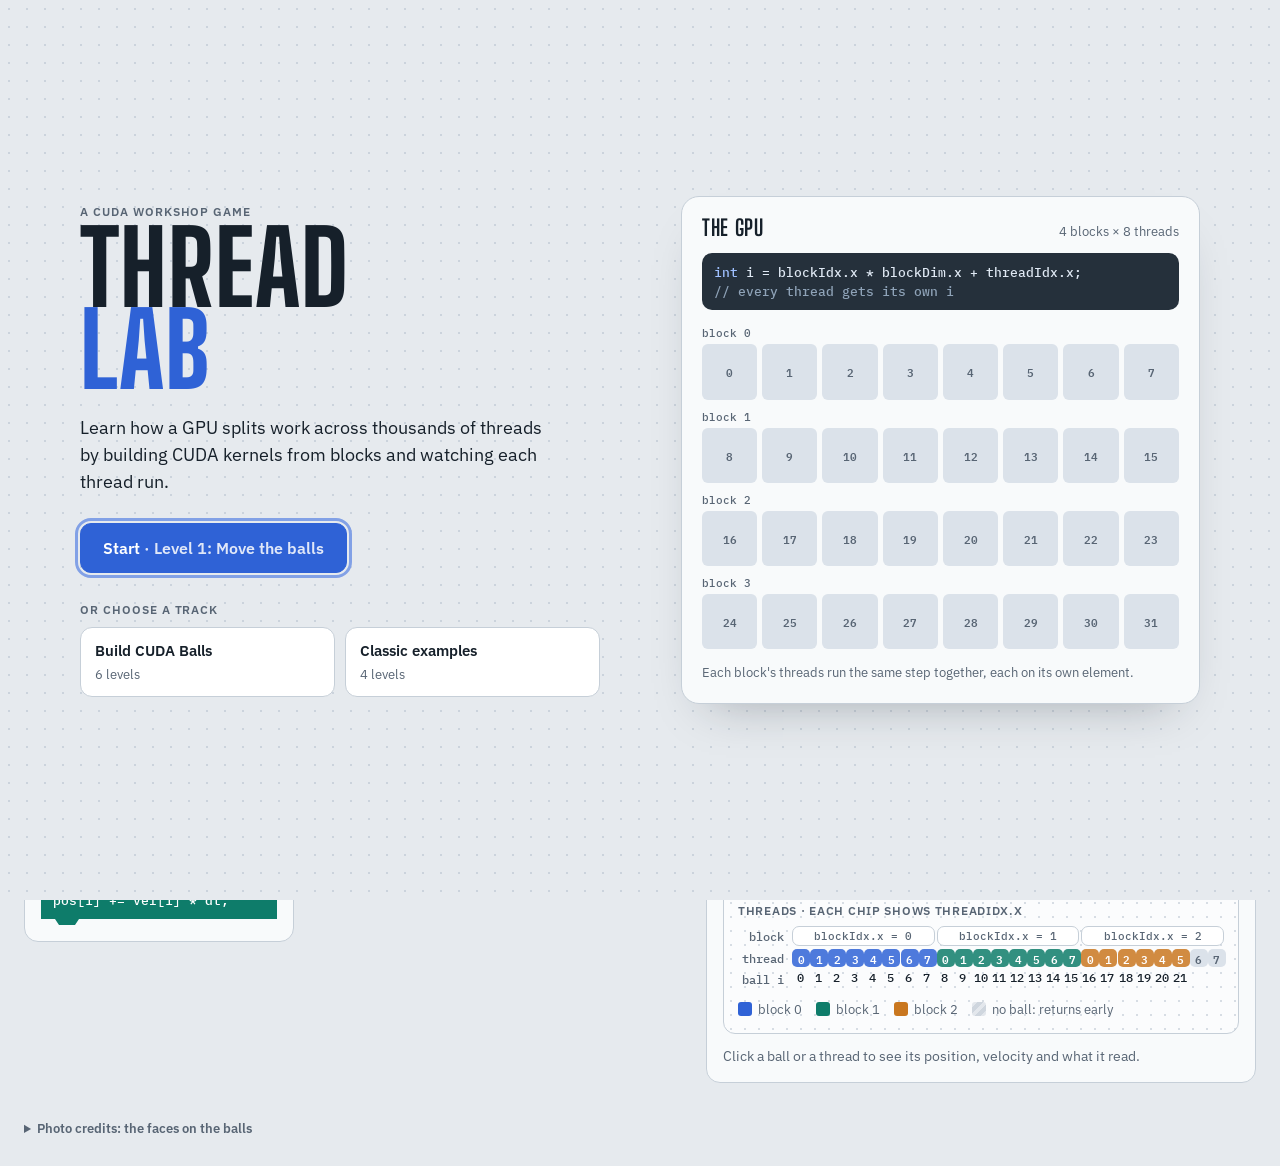
==== thread-lab/index.html @ 9eefc4ce "Add guided workflow walkthrough after starting from the splash Spotlights the mission, blocks, kerne" ====
<!DOCTYPE html>
<html lang="en">
<head>
<meta charset="utf-8">
<meta name="viewport" content="width=device-width, initial-scale=1">
<title>Thread Lab</title>
<link rel="preconnect" href="https://fonts.googleapis.com">
<link rel="preconnect" href="https://fonts.gstatic.com" crossorigin>
<link href="https://fonts.googleapis.com/css2?family=Big+Shoulders+Display:wght@700;800&family=IBM+Plex+Mono:wght@400;500;600&family=IBM+Plex+Sans:wght@400;500;600&display=swap" rel="stylesheet">
<style>
:root {
  /* Layout: a three-column lab bench. Palette of blocks, the kernel stack you build, the GPU stage that runs it. */
  --bench: #e6eaee;
  --panel: #f8fafb;
  --ink: #16202a;
  --muted: #586574;
  --line: #c6cfd8;
  --accent: #2f62d6;
  --c-index: #2f62d6;
  --c-control: #f2a93b;
  --c-memory: #0e7c6a;
  --c-sync: #b3307d;
  --c-physics: #6a46c4;
  --c-host: #a1452b;
  --c-hat: #25303b;
  --good: #1c8048;
  --bad: #c73434;
  --font-display: "Big Shoulders Display", "Arial Narrow", "Roboto Condensed", sans-serif;
  --font-body: "IBM Plex Sans", "Segoe UI", system-ui, sans-serif;
  --font-code: "IBM Plex Mono", ui-monospace, "SFMono-Regular", Menlo, monospace;
  color-scheme: light;
}

* { box-sizing: border-box; }
html, body { margin: 0; height: 100%; }
body {
  background: var(--bench);
  color: var(--ink);
  font: 15px/1.5 var(--font-body);
  -webkit-font-smoothing: antialiased;
}
button, select { font: inherit; color: inherit; }
code, .mono { font-family: var(--font-code); }
:focus-visible { outline: 3px solid color-mix(in srgb, var(--accent) 60%, white); outline-offset: 2px; }

/* ---------------------------------------------------------------- header */
.topbar {
  display: flex; flex-wrap: nowrap; align-items: flex-start; justify-content: flex-start;
  gap: 12px 32px; padding: 18px 24px 14px;
  border-bottom: 1px solid var(--line);
  background: var(--panel);
}
.brand { display: flex; align-items: baseline; gap: 16px; flex-wrap: wrap; flex: none; }
.wordmark {
  font-family: var(--font-display); font-weight: 800; font-size: 44px; line-height: .9;
  letter-spacing: .02em; text-transform: uppercase; margin: 0;
}
.wordmark span { color: var(--accent); }
button.wordmark { background: none; border: 0; padding: 0; color: inherit; cursor: pointer; border-radius: 4px; }
button.wordmark:hover span { color: color-mix(in srgb, var(--accent) 80%, black); }
/* Wide screens: stack the logo so it spans the track switcher and the level row beside it. */
@media (min-width: 1421px) {
  .wordmark { font-size: 58px; line-height: .8; text-align: left; letter-spacing: .015em; }
  .wordmark span { display: block; }
}
.levels { display: grid; gap: 8px; justify-items: start; flex: 1 1 0; min-width: 0; }
.tracks { display: flex; flex-wrap: wrap; gap: 0; border: 1px solid var(--line); border-radius: 10px; overflow: hidden; background: white; }
.track {
  border: 0; background: none; padding: 5px 14px; cursor: pointer; font-weight: 600; font-size: 13px;
  display: flex; gap: 8px; align-items: baseline;
}
.track + .track { border-left: 1px solid var(--line); }
.track span { font-weight: 400; font-size: 12px; color: var(--muted); }
.track[aria-pressed="true"] { background: var(--ink); color: white; }
.track[aria-pressed="true"] span { color: #c9d3de; }
/* Keep every track's level tabs on one row beside the logo; tabs shrink (and their text wraps) before the row breaks. */
.tabs { display: flex; gap: 8px; flex-wrap: nowrap; max-width: 100%; }
.tabs .level-tab { flex: 0 1 auto; }
.tabs .level-tab .name { white-space: nowrap; }
@media (max-width: 1420px) {
  .topbar { flex-wrap: wrap; }
  .levels { flex-basis: 100%; }
  .tabs { flex-wrap: wrap; }
}
.level-tab {
  display: grid; grid-template-columns: auto auto; align-items: center; column-gap: 8px;
  padding: 6px 12px 6px 8px; border: 1px solid var(--line); border-radius: 10px;
  background: white; cursor: pointer; text-align: left;
}
.level-tab .num {
  grid-row: span 2; font-family: var(--font-display); font-weight: 800; font-size: 28px; line-height: 1;
  color: var(--muted); min-width: 1.4ch; text-align: center;
}
.level-tab .name { font-weight: 600; font-size: 13px; line-height: 1.2; }
.level-tab .state { font-size: 12px; color: var(--muted); line-height: 1.2; }
.level-tab[aria-selected="true"] { border-color: var(--ink); box-shadow: inset 0 -3px 0 var(--accent); }
.level-tab[aria-selected="true"] .num { color: var(--accent); }
.level-tab.done .state { color: var(--good); font-weight: 600; }
.level-tab.locked { background: var(--bench); border-color: color-mix(in srgb, var(--line) 70%, transparent); cursor: not-allowed; }
.level-tab.locked .num, .level-tab.locked .name, .level-tab.locked .state { color: #9aa5b1; }

/* ---------------------------------------------------------------- layout */
.lab {
  display: grid; gap: 16px; padding: 16px 24px 32px;
  grid-template-columns: minmax(230px, 270px) minmax(300px, 380px) minmax(0, 1fr);
  grid-template-areas: "mission mission stage" "palette kernel stage";
  grid-template-rows: auto 1fr; /* a tall stage stretches the second row, not the first */
  align-items: start;
}
.panel { background: var(--panel); border: 1px solid var(--line); border-radius: 14px; padding: 16px; min-width: 0; }
.panel h2 {
  font-family: var(--font-display); font-weight: 700; font-size: 22px; letter-spacing: .03em;
  text-transform: uppercase; margin: 0 0 10px; line-height: 1;
}
.mission { grid-area: mission; }
.palette { grid-area: palette; }
.kernel { grid-area: kernel; }
.stage { grid-area: stage; position: sticky; top: 12px; }
@media (max-width: 1180px) {
  .lab { grid-template-columns: minmax(220px, 280px) minmax(0, 1fr); grid-template-areas: "mission mission" "palette kernel" "stage stage"; grid-template-rows: none; }
  .stage { position: static; }
}
@media (max-width: 700px) {
  .lab { grid-template-columns: minmax(0, 1fr); grid-template-areas: "mission" "palette" "kernel" "stage"; padding: 12px 16px 24px; }
  .topbar { padding: 14px 16px; }
  .wordmark { font-size: 36px; }
}

/* ---------------------------------------------------------------- mission */
.eyebrow { font-size: 12px; font-weight: 600; letter-spacing: .08em; text-transform: uppercase; color: var(--muted); margin: 0 0 4px; }
.mission h1 {
  font-family: var(--font-display); font-weight: 800; font-size: 34px; line-height: 1; margin: 0 0 8px;
  text-wrap: balance;
}
.mission p { margin: 0 0 8px; max-width: 72ch; }
.mission .note { color: var(--muted); font-size: 14px; }
.mission details { margin-top: 6px; font-size: 14px; }
.mission summary { cursor: pointer; font-weight: 600; color: var(--accent); }
.mission details p, .mission details ul { margin: 6px 0 0; max-width: 72ch; }
.mission details ul { padding-left: 20px; }

/* ---------------------------------------------------------------- blocks */
.block {
  --c: var(--c-index); --fg: white;
  position: relative; display: flex; flex-wrap: wrap; align-items: center; gap: 4px 2px;
  min-height: 44px; padding: 11px 12px 15px; background: var(--c); color: var(--fg);
  font: 500 13px/1.35 var(--font-code);
  clip-path: polygon(0 6px, 14px 6px, 18px 0, 34px 0, 38px 6px, 100% 6px, 100% calc(100% - 6px), 38px calc(100% - 6px), 34px 100%, 18px 100%, 14px calc(100% - 6px), 0 calc(100% - 6px));
  user-select: none; -webkit-user-select: none; touch-action: none; cursor: grab;
}
.block.cat-control { --c: var(--c-control); --fg: var(--ink); }
.block.cat-memory { --c: var(--c-memory); }
.block.cat-sync { --c: var(--c-sync); }
.block.cat-physics { --c: var(--c-physics); }
.block.cat-host { --c: var(--c-host); }
.block .txt { white-space: pre-wrap; }
.slot {
  appearance: none; -webkit-appearance: none; border: 0; border-radius: 999px;
  background: rgba(255, 255, 255, .93) url("data:image/svg+xml,%3Csvg xmlns='http://www.w3.org/2000/svg' width='10' height='6'%3E%3Cpath d='M0 0l5 6 5-6z' fill='%2316202a'/%3E%3C/svg%3E") no-repeat right 7px center;
  color: var(--ink); padding: 1px 22px 1px 9px; font: 500 12.5px/1.6 var(--font-code); cursor: pointer;
}
span.slot { display: inline-block; cursor: grab; }
.slot.mirror { background: rgba(255, 255, 255, .93); padding: 1px 9px; border-radius: 999px; color: var(--ink); }
.palette-group { margin: 12px 0 4px; font-size: 12px; font-weight: 600; letter-spacing: .06em; text-transform: uppercase; color: var(--muted); display: flex; align-items: center; gap: 6px; }
.palette-group::before { content: ""; width: 10px; height: 10px; border-radius: 3px; background: var(--dot); }
.palette-list { display: grid; gap: 8px; }
.palette-list .block:hover { filter: brightness(1.06); }
.palette .help { font-size: 13px; color: var(--muted); margin: 0; }
.palette.trash-target { outline: 3px dashed var(--bad); outline-offset: -6px; }
.palette.trash-target::after { content: "Drop here to remove"; display: block; text-align: center; color: var(--bad); font-weight: 600; margin-top: 10px; }

.kernel-stack { position: relative; }
.hat {
  position: relative; background: var(--c-hat); color: white; border-radius: 14px 14px 0 0;
  padding: 12px 12px 14px; font: 500 12.5px/1.45 var(--font-code); white-space: pre-wrap; overflow-wrap: anywhere;
}
.hat::after { content: ""; position: absolute; left: 18px; bottom: -6px; width: 16px; height: 6px; background: var(--c-hat); }
.hat .kw { color: #9fc0ff; }
.hat .cm { color: #8fa3b8; }
#kernel-list { list-style: none; margin: 0; padding: 0; min-height: 52px; }
#kernel-list > li { margin-top: -6px; position: relative; }
#kernel-list > li:first-child { margin-top: 0; }
#kernel-list .block { padding-right: 84px; }
.block-tools { position: absolute; right: 6px; top: 50%; transform: translateY(-58%); display: flex; gap: 2px; }
.block-tools button {
  width: 24px; height: 24px; border: 0; border-radius: 6px; cursor: pointer; padding: 0;
  background: rgba(255, 255, 255, .2); color: inherit; font-size: 13px; line-height: 24px;
}
.cat-control .block-tools button { background: rgba(0, 0, 0, .1); }
.block-tools button:hover { background: rgba(255, 255, 255, .38); }
.step-no { position: absolute; left: -26px; top: 50%; transform: translateY(-60%); font: 600 11px var(--font-code); color: var(--muted); width: 20px; text-align: right; }
#kernel-list > li.current .block { box-shadow: inset 0 0 0 3px rgba(255, 255, 255, .85); }
#kernel-list > li.current .step-no { color: var(--accent); }
.empty-drop {
  margin-top: 4px; border: 2px dashed var(--line); border-radius: 10px; padding: 14px; text-align: center;
  color: var(--muted); font-size: 14px;
}
.cap {
  margin-top: -6px; background: var(--c-hat); color: white; padding: 12px 12px 8px; border-radius: 0 0 14px 14px;
  font: 500 13px var(--font-code);
  clip-path: polygon(0 6px, 14px 6px, 18px 0, 34px 0, 38px 6px, 100% 6px, 100% 100%, 0 100%);
}
.kernel .stack-wrap { padding-left: 26px; }
.kernel-actions { display: flex; gap: 8px; margin-top: 12px; flex-wrap: wrap; }
.drop-marker { height: 4px; border-radius: 2px; background: var(--accent); margin: 4px 0; box-shadow: 0 0 0 3px color-mix(in srgb, var(--accent) 25%, transparent); }
.drag-ghost { position: fixed; z-index: 50; pointer-events: none; opacity: .92; transform: rotate(-1.2deg); box-shadow: 0 10px 24px rgba(0, 0, 0, .18); }
li.drag-source .block { opacity: .35; }
body.dragging, body.dragging * { cursor: grabbing !important; }
.locked .block { cursor: default; }
.locked .block-tools, .locked .kernel-actions button { pointer-events: none; opacity: .4; }

/* ---------------------------------------------------------------- buttons */
.btn {
  border: 1px solid var(--line); background: white; border-radius: 9px; padding: 7px 14px; cursor: pointer; font-weight: 600; font-size: 14px;
}
.btn:hover { border-color: var(--ink); }
.btn.primary { background: var(--accent); border-color: var(--accent); color: white; }
.btn.primary:hover { background: color-mix(in srgb, var(--accent) 85%, black); }
.btn:disabled { opacity: .45; cursor: not-allowed; }

/* ---------------------------------------------------------------- stage */
.stage-head { display: flex; flex-wrap: wrap; gap: 10px 16px; align-items: center; justify-content: space-between; margin-bottom: 10px; }
.stage-head h2 { margin: 0; }
.controls { display: flex; flex-wrap: wrap; gap: 8px; align-items: center; }
.controls label { font-size: 13px; color: var(--muted); display: flex; gap: 6px; align-items: center; }
.controls select { border: 1px solid var(--line); border-radius: 8px; padding: 5px 8px; background: white; }
.launch {
  background: var(--c-hat); color: #dfe8f3; border-radius: 10px; padding: 9px 12px; font: 500 12.5px/1.45 var(--font-code);
  overflow-x: auto; white-space: pre; margin-bottom: 10px;
}
.launch .cm { color: #8fa3b8; }
.ticker {
  display: flex; flex-wrap: wrap; gap: 6px 14px; align-items: baseline; justify-content: space-between;
  border: 1px solid var(--line); border-radius: 10px; background: white; padding: 8px 12px; margin-bottom: 12px; min-height: 42px;
}
.ticker .now { font: 500 13px/1.4 var(--font-code); }
.ticker .now b { font-family: var(--font-body); }
.counters { display: flex; gap: 6px; flex-wrap: wrap; }
.counter { font-size: 12.5px; padding: 2px 9px; border-radius: 999px; background: var(--bench); white-space: nowrap; font-variant-numeric: tabular-nums; }
.counter b { font-weight: 600; }
.counter.gpu { background: color-mix(in srgb, var(--accent) 14%, white); }
.counter.cpu { background: #ece7dc; }

.viz {
  border: 1px solid var(--line); border-radius: 12px; padding: 14px; overflow-x: auto;
  background-color: #fbfcfd;
  background-image: radial-gradient(circle, #d7dde4 1px, transparent 1.2px);
  background-size: 14px 14px;
}
.viz-title { font-size: 12px; font-weight: 600; letter-spacing: .06em; text-transform: uppercase; color: var(--muted); margin: 0 0 6px; }
.lane { display: grid; gap: 2px; grid-template-columns: 52px repeat(var(--cols), minmax(15px, 1fr)); align-items: center; min-width: calc(52px + var(--cols) * 17px); }
.lane + .lane { margin-top: 3px; }
.lane .rowlbl { font: 500 11.5px var(--font-code); color: var(--muted); text-align: right; padding-right: 6px; white-space: nowrap; }
.blockbox {
  border: 1.5px solid var(--line); border-radius: 7px; padding: 2px 6px; font: 500 11px var(--font-code); color: var(--muted);
  background: white; text-align: center; white-space: nowrap; overflow: hidden; text-overflow: ellipsis;
}
.chip {
  aspect-ratio: 1; min-height: 18px; min-width: 0; border: 0; border-radius: 5px; padding: 0; cursor: pointer;
  background: #dbe2ea; color: var(--muted); font: 600 11px var(--font-code); display: grid; place-items: center;
  transition: background-color .25s, box-shadow .25s, color .25s;
}
.chip.active { background: var(--accent); color: white; box-shadow: 0 0 0 3px color-mix(in srgb, var(--accent) 28%, transparent); }
.chip.waiting { background: color-mix(in srgb, var(--c-sync) 22%, white); color: var(--c-sync); }
.chip.returned { background: repeating-linear-gradient(135deg, #e3e7ec 0 4px, #cfd6de 4px 8px); color: #8994a1; }
.chip.fault { background: var(--bad); color: white; }
.chip.lost { box-shadow: inset 0 0 0 2px var(--bad); }
.chip.kept { box-shadow: inset 0 0 0 2px var(--good); }
.chip.selected { outline: 2px solid var(--ink); outline-offset: 1px; }
.ival { font: 500 11.5px var(--font-code); text-align: center; color: var(--ink); font-variant-numeric: tabular-nums; min-height: 18px; }
.ival.bad { color: var(--bad); font-weight: 600; }
.idx { font: 500 10.5px var(--font-code); text-align: center; color: var(--muted); }
.idx.ghost { color: var(--bad); opacity: .7; }
.cell {
  min-height: 24px; border: 1px solid var(--line); border-radius: 4px; background: white; display: grid; place-items: center;
  font: 500 12px var(--font-code); font-variant-numeric: tabular-nums; transition: background-color .3s, box-shadow .3s;
}
.cell.ghost { background: transparent; border-style: dashed; color: transparent; }
.cell.read { box-shadow: inset 0 0 0 2px var(--accent); }
.cell.write { background: color-mix(in srgb, var(--c-memory) 22%, white); border-color: var(--c-memory); }
.cell.stale { box-shadow: inset 0 0 0 2px var(--bad); background: color-mix(in srgb, var(--bad) 10%, white); }
.cell.pending { border: 1.5px dashed var(--c-sync); }
.cell.fault { background: color-mix(in srgb, var(--bad) 18%, white); border: 1.5px dashed var(--bad); color: var(--bad); }
.cell.cpu { box-shadow: inset 0 0 0 2px #9a6b1d; }
.cell.empty { color: #a7b1bc; }
.cell.mine { box-shadow: inset 0 0 0 2px var(--ink); }
.registers { display: flex; flex-wrap: wrap; gap: 12px; margin-top: 14px; align-items: stretch; }
.register { border: 1px solid var(--line); background: white; border-radius: 10px; padding: 8px 14px; min-width: 150px; }
.register .lbl { font: 500 12px var(--font-code); color: var(--muted); }
.register .big { font-family: var(--font-display); font-weight: 800; font-size: 40px; line-height: 1; font-variant-numeric: tabular-nums; }
.register.good .big { color: var(--good); }
.register.bad .big { color: var(--bad); }
.register .sub { font-size: 12.5px; color: var(--muted); }
.legend { display: flex; flex-wrap: wrap; gap: 6px 14px; margin-top: 12px; font-size: 12.5px; color: var(--muted); }
.legend span { display: inline-flex; align-items: center; gap: 6px; }
.legend i { width: 14px; height: 14px; border-radius: 3px; display: inline-block; }
.cpu-core {
  display: inline-flex; gap: 8px; align-items: center; border: 1px solid #c8b48a; background: #f6efe0; color: #6d4c12;
  border-radius: 999px; padding: 3px 12px; font-size: 13px; font-weight: 600; margin-bottom: 10px;
}
.cpu-core code { font-weight: 500; }

/* image level */
.images { display: flex; flex-wrap: wrap; gap: 18px 24px; align-items: flex-start; }
.pixgrid { display: grid; grid-template-columns: repeat(var(--w), var(--px)); gap: 0; border: 1px solid var(--line); background: white; width: max-content; }
.pix { appearance: none; -webkit-appearance: none; display: block; margin: 0; font-size: 0; background: none; width: var(--px); height: var(--px); border-right: 1px solid rgba(255, 255, 255, .5); border-bottom: 1px solid rgba(255, 255, 255, .5); cursor: pointer; padding: 0; border-top: 0; border-left: 0; }
.pix.bx { border-right: 2px solid var(--ink); }
.pix.by { border-bottom: 2px solid var(--ink); }
.pix.ghost { background: repeating-linear-gradient(135deg, #eef1f4 0 3px, #dce2e8 3px 6px); }
.pix.unset { background: #f1f4f7; }
.pix.active { box-shadow: inset 0 0 0 2px var(--accent); }
.pix.returned { background: repeating-linear-gradient(135deg, #e3e7ec 0 3px, #c7cfd8 3px 6px); }
.pix.fault { background: var(--bad) !important; }
.pix.write { box-shadow: inset 0 0 0 2px var(--c-memory); }
.pix.cpu { box-shadow: inset 0 0 0 2px #9a6b1d; }
.pix.selected { outline: 2px solid var(--accent); outline-offset: -1px; position: relative; z-index: 1; }
.imgcap { font-size: 12.5px; color: var(--muted); margin-top: 6px; max-width: 34ch; }

/* ---------------------------------------------------------------- verdict + inspector */
.verdict { margin-top: 12px; border-radius: 12px; padding: 12px 14px; border: 1px solid var(--line); background: white; display: none; }
.verdict.show { display: block; }
.verdict.ok { border-color: var(--good); background: color-mix(in srgb, var(--good) 8%, white); }
.verdict.bad { border-color: var(--bad); background: color-mix(in srgb, var(--bad) 6%, white); }
.verdict h3 { margin: 0 0 4px; font-size: 17px; }
.verdict.ok h3 { color: var(--good); }
.verdict.bad h3 { color: var(--bad); }
.verdict p { margin: 0; max-width: 75ch; }
.verdict .btn { margin-top: 10px; }
.inspector { margin-top: 12px; font-size: 13.5px; color: var(--muted); }
.inspector .card { border: 1px solid var(--line); background: white; border-radius: 10px; padding: 10px 12px; color: var(--ink); }
.inspector h4 { margin: 0 0 4px; font-size: 14px; }
.inspector .vars { font: 500 12.5px var(--font-code); margin: 0 0 6px; }
.inspector ol { margin: 0; padding-left: 30px; font: 12.5px/1.6 var(--font-code); max-height: 160px; overflow: auto; }


/* ---------------------------------------------------------------- physics levels */
#kernel-list > li.in-loop { margin-left: 18px; }
#kernel-list > li.in-loop::before {
  content: ""; position: absolute; left: -11px; top: -2px; bottom: -2px; width: 3px; border-radius: 2px;
  background: color-mix(in srgb, var(--c-hat) 35%, transparent);
}
.block.loop-mark {
  --c: var(--c-hat); cursor: default; padding-right: 12px !important; font-weight: 500; color: #dfe8f3;
}
.phys-canvas { display: block; width: 100%; aspect-ratio: 13 / 9.2; border-radius: 10px; border: 1px solid var(--line); cursor: pointer; background: #e4e9ee; }
.chip.ball { background: color-mix(in srgb, var(--bc) 85%, white); color: white; }
.ival.hit { color: var(--good); font-weight: 600; }
.mem-grid { display: grid; grid-template-columns: minmax(0, 1.6fr) minmax(0, 1fr) minmax(0, 1fr); gap: 10px 14px; margin-top: 12px; }
@media (max-width: 560px) { .mem-grid { grid-template-columns: minmax(0, 1fr); } }
.mem-box {
  display: flex; flex-wrap: wrap; align-items: baseline; gap: 2px 8px; border: 1px solid var(--line); background: white;
  border-radius: 8px; padding: 6px 10px; margin-bottom: 6px; font: 500 12.5px/1.4 var(--font-code);
}
.mem-box.bad { border-color: var(--bad); background: color-mix(in srgb, var(--bad) 8%, white); }
.mem-name { color: var(--muted); }
.mem-val { font-weight: 600; font-variant-numeric: tabular-nums; }
.mem-box.bad .mem-val { color: var(--bad); }
.ptr { margin-left: auto; color: var(--accent); font-weight: 600; }
.rates { display: flex; flex-wrap: wrap; gap: 6px; margin-top: 8px; }
.rate { font-size: 12.5px; padding: 3px 10px; border-radius: 999px; background: var(--bench); font-variant-numeric: tabular-nums; }
.rate.good { background: color-mix(in srgb, var(--good) 15%, white); color: var(--good); }
.timeline { display: flex; flex-wrap: wrap; gap: 3px; }
.timeline .op {
  width: 18px; height: 22px; border-radius: 4px; background: var(--oc); color: white;
  display: grid; place-items: center; font: 600 11px var(--font-code);
}

.nowrap { white-space: nowrap; }

/* ---------------------------------------------------------------- energy chart */
.echart { background: white; border: 1px solid var(--line); border-radius: 10px; padding: 10px 12px 8px; margin: 12px 0 10px; color: var(--ink); }
.echart h4 { margin: 0; font-size: 14px; }
.echart .sub { margin: 2px 0 6px; color: var(--muted); font-size: 13px; }
.echart .keys { display: flex; flex-wrap: wrap; gap: 4px 16px; font-size: 12.5px; margin-bottom: 4px; }
.echart .keys i, .echart .tip i { display: inline-block; width: 14px; height: 2px; border-radius: 1px; vertical-align: middle; margin-right: 6px; }
.echart-plot { position: relative; border-radius: 6px; }
.echart svg { display: block; width: 100%; height: auto; overflow: visible; }
.echart .grid { stroke: #e6eaee; stroke-width: 1; }
.echart .tick { fill: var(--muted); font: 11px var(--font-body); font-variant-numeric: tabular-nums; }
.echart .ln { fill: none; stroke-width: 2; stroke-linejoin: round; stroke-linecap: round; }
.echart .dot { stroke: white; stroke-width: 2; }
.echart .endlbl { fill: var(--muted); font: 12px var(--font-body); }
.echart .endlbl .v { fill: var(--ink); font-weight: 600; }
.echart .xh { stroke: var(--muted); stroke-width: 1; }
.echart .tip {
  position: absolute; top: 4px; pointer-events: none; background: white; border: 1px solid var(--line); border-radius: 8px;
  padding: 6px 10px; font-size: 12px; line-height: 1.5; white-space: nowrap; box-shadow: 0 4px 14px rgba(22, 32, 42, .1);
}
.echart .tip .when { color: var(--muted); }
.echart .tip strong { font-variant-numeric: tabular-nums; }
.echart details { margin-top: 4px; font-size: 12.5px; }
.echart table { border-collapse: collapse; margin-top: 4px; font-variant-numeric: tabular-nums; }
.echart th, .echart td { padding: 2px 14px 2px 0; text-align: right; }
.echart th:first-child, .echart td:first-child { text-align: left; }
.echart th { color: var(--muted); font-weight: 500; }

/* ---------------------------------------------------------------- photo credits */
.credits { max-width: 1400px; margin: 0 auto; padding: 4px 24px 28px; font-size: 12.5px; color: var(--muted); }
.credits summary { cursor: pointer; font-weight: 600; }
.credits ul { columns: 2 340px; column-gap: 28px; padding-left: 18px; margin: 8px 0 0; }
.credits li { break-inside: avoid; margin-bottom: 4px; }
.credits a { color: var(--accent); }

/* ---------------------------------------------------------------- celebration */
.celebrate { position: fixed; inset: 0; z-index: 50; display: none; place-items: center; pointer-events: none; }
.celebrate.show { display: grid; }
.celebrate .confetti { position: absolute; inset: 0; width: 100%; height: 100%; }
.celebrate .yippee-img {
  position: relative; width: auto; height: min(290px, 48vh); max-width: 60vw; pointer-events: auto; cursor: pointer;
  filter: drop-shadow(0 10px 18px rgba(22, 32, 42, .28));
  animation: yippee-pop 2.6s cubic-bezier(.2, .9, .3, 1.25) both;
}
.celebrate.calm .yippee-img { animation: yippee-fade 1.8s ease both; }
@keyframes yippee-pop {
  0% { transform: scale(.15) rotate(-14deg); opacity: 0; }
  14% { transform: scale(1.12) rotate(5deg); opacity: 1; }
  24% { transform: scale(.96) rotate(-2deg); }
  32%, 78% { transform: scale(1) rotate(0); opacity: 1; }
  100% { transform: scale(.9) translateY(18px); opacity: 0; }
}
@keyframes yippee-fade { 0% { opacity: 0; } 15%, 75% { opacity: 1; } 100% { opacity: 0; } }

/* ---------------------------------------------------------------- splash screen */
.splash {
  position: fixed; inset: 0; z-index: 60; overflow-y: auto;
  display: grid; place-items: center; padding: 40px 32px;
  background-color: var(--bench);
  background-image: radial-gradient(circle, #cbd3dc 1px, transparent 1.3px);
  background-size: 18px 18px;
  transition: opacity .25s ease;
}
.splash[hidden] { display: none; }
.splash.leaving { opacity: 0; }
.splash-inner {
  width: min(1120px, 100%); display: grid; gap: 56px; align-items: center;
  grid-template-columns: minmax(0, 1.05fr) minmax(0, 1fr);
}
.splash-title {
  font-family: var(--font-display); font-weight: 800; text-transform: uppercase;
  font-size: clamp(64px, 8vw, 124px); line-height: .8; letter-spacing: .01em; margin: 6px 0 24px; overflow-wrap: anywhere;
}
.splash-title span { display: block; color: var(--accent); }
.splash-lede { font-size: 18px; line-height: 1.5; max-width: 42ch; margin: 0 0 28px; }
.splash-start { padding: 12px 22px; font-size: 16px; border-radius: 11px; }
.splash-start b { font-weight: 600; opacity: .85; }
.splash-or { margin: 28px 0 8px; font-size: 12px; font-weight: 600; letter-spacing: .08em; text-transform: uppercase; color: var(--muted); }
.splash-tracks { display: grid; grid-template-columns: repeat(2, minmax(0, 1fr)); gap: 10px; max-width: 520px; }
.splash-track {
  display: grid; gap: 2px; text-align: left; cursor: pointer;
  border: 1px solid var(--line); border-radius: 12px; background: white; padding: 12px 14px;
}
.splash-track:hover { border-color: var(--ink); }
.splash-track strong { font-weight: 600; font-size: 15px; }
.splash-track span { font-size: 13px; color: var(--muted); }
.splash-gpu {
  background: var(--panel); border: 1px solid var(--line); border-radius: 18px; padding: 20px;
  box-shadow: 0 24px 48px -28px rgba(22, 32, 42, .35);
}
.splash-gpu-head { display: flex; justify-content: space-between; align-items: baseline; gap: 12px; margin-bottom: 12px; }
.splash-gpu-head h2 { font-family: var(--font-display); font-weight: 700; font-size: 22px; letter-spacing: .03em; text-transform: uppercase; margin: 0; line-height: 1; }
.splash-gpu-head span { font-size: 12.5px; color: var(--muted); }
.splash-code { background: var(--c-hat); color: #dfe8f3; border-radius: 10px; padding: 10px 12px; font: 500 12.5px/1.5 var(--font-code); white-space: pre-wrap; margin-bottom: 16px; }
.splash-code .kw { color: #9fc0ff; }
.splash-code .cm { color: #8fa3b8; }
.splash-block + .splash-block { margin-top: 10px; }
.splash-block-label { font: 500 11px var(--font-code); color: var(--muted); margin-bottom: 4px; }
.splash-chips { display: grid; grid-template-columns: repeat(8, minmax(0, 1fr)); gap: 5px; }
.splash-chip {
  aspect-ratio: 1; border-radius: 6px; display: grid; place-items: center;
  background: #dbe2ea; color: var(--muted); font: 600 11px var(--font-code);
  animation: splash-run 3.2s ease-in-out infinite; animation-delay: calc(var(--b) * .35s);
}
@keyframes splash-run {
  0%, 6% { background: #dbe2ea; color: var(--muted); box-shadow: none; }
  12%, 32% { background: var(--accent); color: white; box-shadow: 0 0 0 3px color-mix(in srgb, var(--accent) 28%, transparent); }
  42%, 88% { background: color-mix(in srgb, var(--good) 18%, white); color: var(--good); box-shadow: none; }
  100% { background: #dbe2ea; color: var(--muted); }
}
.splash-caption { font-size: 13px; color: var(--muted); margin: 14px 0 0; }
@media (max-width: 880px) {
  .splash { place-items: start center; padding: 28px 20px; }
  .splash-inner { grid-template-columns: minmax(0, 1fr); gap: 32px; }
}
@media (max-width: 480px) {
  .splash-tracks { grid-template-columns: minmax(0, 1fr); }
  .splash-chips { gap: 3px; }
  .splash-chip { font-size: 9.5px; border-radius: 4px; }
}

/* ---------------------------------------------------------------- guided walkthrough */
.tour-dim { opacity: .3; filter: grayscale(1); transition: opacity .25s ease, filter .25s ease; }
.tour-focus { outline: 3px solid var(--accent); outline-offset: 5px; border-radius: 14px; transition: outline-offset .2s ease; }
.tour-card {
  position: fixed; z-index: 55; width: min(340px, calc(100vw - 32px));
  background: white; border: 1px solid var(--line); border-radius: 16px; padding: 18px 18px 16px;
  box-shadow: 0 24px 56px -20px rgba(22, 32, 42, .45);
}
.tour-card[hidden] { display: none; }
.tour-step { display: flex; align-items: center; justify-content: space-between; margin: 0 0 8px; }
.tour-step .eyebrow { margin: 0; color: var(--accent); }
.tour-dots { display: flex; gap: 5px; }
.tour-dots i { width: 7px; height: 7px; border-radius: 50%; background: var(--line); }
.tour-dots i.on { background: var(--accent); }
.tour-card h2 { font-family: var(--font-display); font-weight: 800; font-size: 26px; line-height: 1; letter-spacing: .02em; text-transform: uppercase; margin: 0 0 8px; }
.tour-card p { margin: 0 0 16px; font-size: 14.5px; line-height: 1.5; }
.tour-actions { display: flex; align-items: center; gap: 8px; }
.tour-skip { margin-right: auto; border: 0; background: none; padding: 6px 2px; color: var(--muted); font-size: 13.5px; font-weight: 600; cursor: pointer; text-decoration: underline; text-underline-offset: 3px; }
.tour-skip:hover { color: var(--ink); }

@media (prefers-reduced-motion: reduce) {
  *, *::before, *::after { transition: none !important; animation: none !important; }
}

</style>
</head>
<body>
<div class="splash" id="splash" role="dialog" aria-modal="true" aria-labelledby="splash-title" hidden></div>
<header class="topbar">
  <div class="brand">
    <button type="button" class="wordmark" id="btn-home" title="Open the start screen">Thread <span>Lab</span></button>
  </div>
  <nav class="levels" id="levels" aria-label="Tracks and levels"></nav>
</header>
<main class="lab">
  <section class="panel mission" id="mission"></section>
  <section class="panel palette" id="palette" aria-label="Blocks"></section>
  <section class="panel kernel" id="kernel" aria-label="Your kernel"></section>
  <section class="panel stage" id="stage" aria-label="The GPU">
    <div class="stage-head">
      <h2>The GPU</h2>
      <div class="controls">
        <button class="btn primary" type="button" id="btn-run">Run on GPU</button>
        <button class="btn" type="button" id="btn-step">Step</button>
        <button class="btn" type="button" id="btn-cpu">Run CPU loop</button>
        <button class="btn" type="button" id="btn-reset">Reset</button>
        <button class="btn" type="button" id="btn-sound" aria-pressed="true" title="Play a sound when a level is solved">Sound on</button>
        <label for="speed">Speed
          <select id="speed"><option value="slow">Slow</option><option value="normal" selected>Normal</option><option value="fast">Fast</option></select>
        </label>
      </div>
    </div>
    <div class="launch" id="launch"></div>
    <div class="ticker" id="ticker" aria-live="polite"></div>
    <div class="viz" id="viz"></div>
    <div class="verdict" id="verdict" role="status"></div>
    <div class="inspector" id="inspector"></div>
  </section>
</main>
<footer class="credits" id="credits"></footer>
<script>
// Thread Lab engine: a tiny, deterministic model of a CUDA GPU.
// No DOM here, so it can be tested in Node.
//
// Execution model (kept simple on purpose, and explained in the game):
// - All live threads run statement k together, in lockstep ("step k").
// - A thread's own writes are visible to it immediately. Writes by OTHER threads
//   become visible only after a barrier (__syncthreads) or when the kernel ends.
//   A read that misses another thread's newer value is recorded as "stale".
// - atomicAdd calls take turns: each one is its own step, and is visible at once.
// - Reading or writing outside an array faults that thread (it stops).
const Engine = (() => {
  class ThreadFault extends Error {
    constructor(message, info) {
      super(message);
      this.info = info;
    }
  }

  // ---------------------------------------------------------------- threads
  function makeThreads(grid, block) {
    const out = [];
    for (let by = 0; by < grid.y; by++)
      for (let bx = 0; bx < grid.x; bx++)
        for (let ty = 0; ty < block.y; ty++)
          for (let tx = 0; tx < block.x; tx++) out.push({ id: out.length, bx, by, tx, ty });
    return out;
  }

  function threadLabel(level, t) {
    if (level.dims === 2) return `block (${t.bx}, ${t.by}), thread (${t.tx}, ${t.ty})`;
    if (level.grid.x === 1) return `thread ${t.tx}`;
    return `block ${t.bx}, thread ${t.tx}`;
  }

  // ---------------------------------------------------------------- memory
  class Memory {
    constructor(spec) {
      this.arrays = {};
      for (const [name, s] of Object.entries(spec)) {
        this.arrays[name] = {
          name,
          kind: s.kind || "global",
          w: s.w || null,
          h: s.h || null,
          len: s.data.length,
          committed: s.data.slice(),
          pending: new Map(), // idx -> [{ value, writer }]
          writers: new Map(), // idx -> Set(thread ids), whole run
        };
      }
      this.conflicts = []; // { arr, idx, writers: [ids], kept }
    }
    read(arr, idx, tid) {
      const A = this.arrays[arr];
      const pend = A.pending.get(idx);
      if (pend) {
        const own = [...pend].reverse().find((p) => p.writer === tid);
        if (own) return { value: own.value, stale: false };
        const other = pend.at(-1);
        return { value: A.committed[idx], stale: true, writer: other.writer, newer: other.value };
      }
      return { value: A.committed[idx], stale: false };
    }
    write(arr, idx, value, tid) {
      const A = this.arrays[arr];
      if (!A.pending.has(idx)) A.pending.set(idx, []);
      A.pending.get(idx).push({ value, writer: tid });
      if (!A.writers.has(idx)) A.writers.set(idx, new Set());
      A.writers.get(idx).add(tid);
    }
    atomicAdd(arr, idx, value, tid) {
      const A = this.arrays[arr];
      A.committed[idx] = (A.committed[idx] ?? 0) + value;
      if (!A.writers.has(idx)) A.writers.set(idx, new Set());
      A.writers.get(idx).add(tid);
      return A.committed[idx];
    }
    commit() {
      for (const A of Object.values(this.arrays)) {
        for (const [idx, list] of A.pending) {
          const kept = list.at(-1);
          const distinct = [...new Set(list.map((p) => p.writer))];
          if (distinct.length > 1) this.conflicts.push({ arr: A.name, idx, writers: distinct, kept: kept.writer });
          A.committed[idx] = kept.value;
        }
        A.pending.clear();
      }
    }
    view() {
      const v = {};
      for (const A of Object.values(this.arrays)) {
        const values = A.committed.slice();
        const pending = new Set();
        for (const [idx, list] of A.pending) {
          values[idx] = list.at(-1).value;
          pending.add(idx);
        }
        v[A.name] = { values, pending };
      }
      return v;
    }
  }

  // ---------------------------------------------------------------- blocks
  const F = (f) => ({ f }); // a dropdown field
  const M = (f) => ({ m: f }); // a read-only mirror of a field

  function blockText(def, fields) {
    return def.parts
      .map((p) => (typeof p === "string" ? p : fields[p.f ?? p.m] ?? def.fields[p.f ?? p.m]))
      .join("");
  }

  const IDX_1D = ["blockIdx.x", "blockDim.x", "threadIdx.x", "gridDim.x"];
  const IDX_2D = ["blockIdx.x", "blockIdx.y", "blockDim.x", "blockDim.y", "threadIdx.x", "threadIdx.y"];

  function indexBlock(name, defaults, opts) {
    return {
      cat: "index",
      parts: [`int ${name} = `, F("a"), " * ", F("b"), " + ", F("c"), ";"],
      fields: { a: defaults[0], b: defaults[1], c: defaults[2] },
      opts: { a: opts, b: opts, c: opts },
      exec(ctx, f) {
        ctx.set(name, ctx.builtin(f.a) * ctx.builtin(f.b) + ctx.builtin(f.c));
      },
    };
  }

  // ---------------------------------------------------------------- levels
  const PI = [3, 1, 4, 1, 5, 9, 2, 6, 5, 3, 5, 8, 9, 7, 9, 3, 2, 3, 8, 4, 6, 2, 6, 4, 3, 3, 8, 3];
  const E = [2, 7, 1, 8, 2, 8, 1, 8, 2, 8, 4, 5, 9, 0, 4, 5, 2, 3, 5, 3, 6, 0, 2, 8, 7, 4, 7, 1];
  const X16 = [5, 3, 8, 1, 9, 2, 7, 4, 6, 8, 3, 5, 9, 1, 4, 7];

  // 14 x 10 image: the letters G P U, 9 = bright, 1 = background
  const GPU_ROWS = [
    "..............",
    ".###.###..#..#",
    "#....#..#.#..#",
    "#....#..#.#..#",
    "#.##.###..#..#",
    "#..#.#....#..#",
    "#..#.#....#..#",
    ".###.#.....##.",
    "..............",
    "..............",
  ];
  const IMG_W = 14, IMG_H = 10;
  const IMG = GPU_ROWS.join("").split("").map((ch) => (ch === "#" ? 9 : 1));
  const clamp = (v, lo, hi) => (v < lo ? lo : v > hi ? hi : v);
  function blurAt(get, x, y) {
    let sum = 0;
    for (let dy = -1; dy <= 1; dy++)
      for (let dx = -1; dx <= 1; dx++) sum += get(clamp(y + dy, 0, IMG_H - 1), clamp(x + dx, 0, IMG_W - 1));
    return Math.floor((sum + 4) / 9);
  }
  const BLURRED = [];
  for (let y = 0; y < IMG_H; y++)
    for (let x = 0; x < IMG_W; x++) BLURRED.push(blurAt((r, c) => IMG[r * IMG_W + c], x, y));

  const sum16 = X16.reduce((s, v) => s + v, 0);

  const LEVELS = [
    {
      id: "vector-add",
      number: 1,
      title: "One thread per element",
      concept: "Thread indexing",
      dims: 1,
      grid: { x: 4, y: 1 },
      block: { x: 8, y: 1 },
      n: 28,
      kernelHeader: ["__global__ void vectorAdd(const int* a, const int* b, int* c, int n) {"],
      launch: "vectorAdd<<<4, 8>>>(a, b, c, 28);   // 4 blocks × 8 threads = 32 threads",
      cpuCode: "for (int i = 0; i < 28; ++i) c[i] = a[i] + b[i];",
      mission:
        "Add two 28-element arrays with 32 threads. Each thread must work out its own element i, stay inside the arrays, and write c[i] = a[i] + b[i].",
      hint: "Thread 3 of block 2 should get i = 19, because 2 × 8 + 3 = 19. The last 4 threads have no element to work on.",
      dataNote: "a holds the first digits of π, b the first digits of e.",
      palette: ["idx_i", "idx_tid", "guard", "add", "mul"],
      start: [{ type: "add" }],
      blocks: {
        idx_i: indexBlock("i", ["threadIdx.x", "blockDim.x", "blockIdx.x"], IDX_1D),
        idx_tid: {
          cat: "index",
          parts: ["int i = threadIdx.x;"],
          exec(ctx) {
            ctx.set("i", ctx.builtin("threadIdx.x"));
          },
        },
        guard: {
          cat: "control",
          parts: ["if (i >= n) return;"],
          exec(ctx) {
            if (ctx.get("i") >= ctx.n) ctx.ret();
          },
        },
        add: {
          cat: "memory",
          parts: ["c[i] = a[i] + b[i];"],
          exec(ctx) {
            const i = ctx.get("i");
            ctx.write("c", i, ctx.read("a", i) + ctx.read("b", i));
          },
        },
        mul: {
          cat: "memory",
          parts: ["c[i] = a[i] * b[i];"],
          exec(ctx) {
            const i = ctx.get("i");
            ctx.write("c", i, ctx.read("a", i) * ctx.read("b", i));
          },
        },
      },
      memory: () => ({ a: { data: PI }, b: { data: E }, c: { data: new Array(28).fill(null) } }),
      expected: PI.map((v, i) => v + E[i]),
      cpuSteps: 28,
    },
    {
      id: "image-blur",
      number: 2,
      title: "One thread per pixel",
      concept: "2-D grids",
      dims: 2,
      grid: { x: 4, y: 3 },
      block: { x: 4, y: 4 },
      w: IMG_W,
      h: IMG_H,
      kernelHeader: [
        "// blur_pixel: the rounded average of",
        "// the 3 × 3 pixels around (x, y)",
        "__device__ int blur_pixel(",
        "    const int* in, int w, int h,",
        "    int x, int y);",
        "__global__ void blur(const int* in,",
        "    int* out, int w, int h) {",
      ],
      launch: "blur<<<dim3(4, 3), dim3(4, 4)>>>(in, out, 14, 10);   // 12 blocks × 16 threads = 192 threads",
      cpuCode: "for (int y = 0; y < 10; ++y) for (int x = 0; x < 14; ++x) out[y][x] = blur_pixel(in, w, h, x, y);",
      mission:
        "Blur a 14 × 10 image with one thread per pixel. The grid is 4 × 3 blocks of 4 × 4 threads, which is 16 × 12 threads, so some threads fall off the right and bottom edges.",
      hint: "x comes from the .x variables and y from the .y variables. Threads with x ≥ 14 or y ≥ 10 have no pixel.",
      dataNote: "blur_pixel returns the rounded average of the 3 × 3 input pixels around (x, y), the same function as in the tutorial's image_blur.cu.",
      palette: ["idx_x", "idx_y", "guard2", "blur", "copy", "blurT"],
      start: [{ type: "idx_x" }, { type: "idx_y" }],
      blocks: {
        idx_x: indexBlock("x", ["blockIdx.x", "blockDim.x", "threadIdx.x"], IDX_2D),
        idx_y: indexBlock("y", ["blockIdx.x", "blockDim.x", "threadIdx.x"], IDX_2D),
        guard2: {
          cat: "control",
          parts: ["if (x >= w || y >= h) return;"],
          exec(ctx) {
            if (ctx.get("x") >= IMG_W || ctx.get("y") >= IMG_H) ctx.ret();
          },
        },
        blur: {
          cat: "memory",
          parts: ["out[y][x] = blur_pixel(in, w, h, x, y);"],
          exec(ctx) {
            const x = ctx.get("x"), y = ctx.get("y");
            const v = blurAt((r, c) => ctx.read2("in", r, c), x, y);
            ctx.write2("out", y, x, v);
          },
        },
        copy: {
          cat: "memory",
          parts: ["out[y][x] = in[y][x];"],
          exec(ctx) {
            const x = ctx.get("x"), y = ctx.get("y");
            ctx.write2("out", y, x, ctx.read2("in", y, x));
          },
        },
        blurT: {
          cat: "memory",
          parts: ["out[x][y] = blur_pixel(in, w, h, y, x);"],
          exec(ctx) {
            const x = ctx.get("x"), y = ctx.get("y");
            ctx.read2("in", x, y); // the swapped coordinates fault here for x >= 10
            const v = blurAt((r, c) => ctx.read2("in", r, c), y, x);
            ctx.write2("out", x, y, v);
          },
        },
      },
      memory: () => ({
        in: { data: IMG, w: IMG_W, h: IMG_H },
        out: { data: new Array(IMG_W * IMG_H).fill(null), w: IMG_W, h: IMG_H },
      }),
      expected: BLURRED,
      cpuSteps: IMG_W * IMG_H,
    },
    {
      id: "race",
      number: 3,
      atomicLesson: true,
      title: "Race to the total",
      concept: "Race conditions and atomics",
      dims: 1,
      grid: { x: 2, y: 1 },
      block: { x: 8, y: 1 },
      n: 16,
      kernelHeader: ["__device__ int total = 0;", "__global__ void sum(const int* x, int n) {"],
      launch: "sum<<<2, 8>>>(x, 16);   // 2 blocks × 8 threads = 16 threads",
      cpuCode: "for (int i = 0; i < 16; ++i) total += x[i];",
      mission:
        "Sixteen threads each add one number to a shared total. The kernel on the left compiles and runs, but its answer is wrong. Run it, find out why, and fix it.",
      hint: "total += x[i] is really three steps: read total, add, write total back. What if 16 threads read total at the same moment?",
      dataNote: `The right answer is ${sum16}.`,
      palette: ["idx_fixed", "guard", "race", "atomic"],
      start: [{ type: "idx_fixed" }, { type: "race" }],
      blocks: {
        idx_fixed: {
          cat: "index",
          parts: ["int i = blockIdx.x * blockDim.x + threadIdx.x;"],
          exec(ctx) {
            ctx.set("i", ctx.builtin("blockIdx.x") * ctx.builtin("blockDim.x") + ctx.builtin("threadIdx.x"));
          },
        },
        guard: {
          cat: "control",
          parts: ["if (i >= n) return;"],
          exec(ctx) {
            if (ctx.get("i") >= ctx.n) ctx.ret();
          },
        },
        race: {
          cat: "memory",
          parts: ["total += x[i];"],
          exec(ctx) {
            const i = ctx.get("i");
            const v = ctx.read("total", 0) + ctx.read("x", i);
            ctx.write("total", 0, v);
          },
        },
        atomic: {
          cat: "sync",
          parts: ["atomicAdd(&total, x[i]);"],
          exec(ctx) {
            const i = ctx.get("i");
            ctx.atomicAdd("total", 0, ctx.read("x", i));
          },
        },
      },
      memory: () => ({ x: { data: X16 }, total: { data: [0] } }),
      expectedTotal: sum16,
      cpuSteps: 16,
    },
    {
      id: "tree",
      number: 4,
      title: "Fast and correct: the tree",
      concept: "Shared memory and __syncthreads()",
      dims: 1,
      grid: { x: 1, y: 1 },
      block: { x: 16, y: 1 },
      n: 16,
      kernelHeader: ["__device__ int total = 0;", "__global__ void treeSum(const int* x) {", "    __shared__ int partial[16];"],
      launch: "treeSum<<<1, 16>>>(x);   // 1 block × 16 threads",
      cpuCode: "for (int i = 0; i < 16; ++i) total += x[i];",
      mission:
        "Make the sum correct without making threads take turns. Pairs of threads add their values in shared memory, halving the number of active threads each step: 16 values, then 8, 4, 2, 1. Use __syncthreads() so that no thread reads a value before another thread has finished writing it.",
      hint: "Strides 8, 4, 2, 1, each one followed by __syncthreads(). Thread 0 then copies partial[0] into total.",
      dataNote: `The right answer is ${sum16}. In this lab, a thread sees another thread's write only after a __syncthreads() (its own writes it sees at once).`,
      palette: ["tid", "load", "sync", "stride", "final", "raceTotal"],
      start: [{ type: "tid" }, { type: "load" }],
      blocks: {
        tid: {
          cat: "index",
          parts: ["int t = threadIdx.x;"],
          exec(ctx) {
            ctx.set("t", ctx.builtin("threadIdx.x"));
          },
        },
        load: {
          cat: "memory",
          parts: ["partial[t] = x[t];"],
          exec(ctx) {
            const t = ctx.get("t");
            ctx.write("partial", t, ctx.read("x", t));
          },
        },
        sync: { cat: "sync", parts: ["__syncthreads();"], barrier: true, exec() {} },
        stride: {
          cat: "memory",
          parts: ["if (t < ", F("s"), ") partial[t] += partial[t + ", M("s"), "];"],
          fields: { s: "8" },
          opts: { s: ["8", "4", "2", "1"] },
          exec(ctx, f) {
            const t = ctx.get("t"), s = Number(f.s);
            if (t < s) ctx.write("partial", t, ctx.read("partial", t) + ctx.read("partial", t + s));
          },
        },
        final: {
          cat: "memory",
          parts: ["if (t == 0) total = partial[0];"],
          exec(ctx) {
            if (ctx.get("t") === 0) ctx.write("total", 0, ctx.read("partial", 0));
          },
        },
        raceTotal: {
          cat: "memory",
          parts: ["total += partial[t];"],
          exec(ctx) {
            const t = ctx.get("t");
            ctx.write("total", 0, ctx.read("total", 0) + ctx.read("partial", t));
          },
        },
      },
      memory: () => ({ x: { data: X16 }, partial: { data: new Array(16).fill(null), kind: "shared" }, total: { data: [0] } }),
      expectedTotal: sum16,
      cpuSteps: 16,
    },
  ];

  // ---------------------------------------------------------------- GPU run
  function runGPU(level, program) {
    const threads = makeThreads(level.grid, level.block);
    const mem = new Memory(level.memory());
    const st = threads.map((t) => ({ ...t, vars: {}, alive: true, returned: false, fault: null, log: [] }));
    const diag = { faults: [], stale: [], atomics: 0 };
    const frames = [];
    let steps = 0;

    const snapshot = (k, label, active, events, extra = {}) => ({
      k,
      label,
      steps,
      active: new Set(active),
      events,
      view: mem.view(),
      threads: st.map((s) => ({ alive: s.alive, returned: s.returned, fault: s.fault, vars: { ...s.vars } })),
      ...extra,
    });

    frames.push(snapshot(-1, "Launch: every thread starts at the top of the kernel", [], []));

    for (let k = 0; k < program.length; k++) {
      const stmt = program[k];
      const def = level.blocks[stmt.type];
      const fields = { ...(def.fields || {}), ...(stmt.fields || {}) };
      const label = blockText(def, fields);
      const live = st.filter((s) => s.alive);
      if (!live.length) break;

      if (def.barrier) {
        mem.commit();
        steps++;
        frames.push(snapshot(k, label, live.map((s) => s.id), [], { barrier: true }));
        continue;
      }

      const events = [];
      const queue = [];
      for (const s of live) {
        const ctx = makeCtx(level, s, mem, events, queue, diag, k);
        try {
          def.exec(ctx, fields);
        } catch (e) {
          if (!(e instanceof ThreadFault)) throw e;
          s.alive = false;
          s.fault = e.message;
          diag.faults.push({ thread: s.id, k, message: e.message, info: e.info });
          events.push({ t: s.id, kind: "fault", message: e.message, info: e.info });
          s.log.push(`step ${k + 1}: ${e.message}`);
        }
      }

      if (queue.length) {
        // atomics take turns, one per step
        frames.push(snapshot(k, label, live.map((s) => s.id), events, { queued: queue.length }));
        for (const op of queue) {
          steps++;
          diag.atomics++;
          const after = mem.atomicAdd(op.arr, op.idx, op.value, op.t);
          st[op.t].log.push(`step ${k + 1}: atomicAdd(&${op.arr}, ${op.value}) → ${op.arr} = ${after}`);
          frames.push(snapshot(k, `${label}  (thread ${st[op.t].tx} of block ${st[op.t].bx} takes its turn)`, [op.t],
            [{ t: op.t, kind: "atomic", arr: op.arr, idx: op.idx, value: op.value, after }], { atomicTurn: true }));
        }
      } else {
        steps++;
        frames.push(snapshot(k, label, live.map((s) => s.id), events));
      }
    }
    mem.commit(); // the end of the kernel makes every write visible
    frames.push(snapshot(program.length, "Kernel finished: all writes are now visible", [], [], { done: true }));

    const result = { level, program, threads: st, mem, diag, frames, steps };
    result.verdict = judge(level, program, result);
    return result;
  }

  function makeCtx(level, s, mem, events, queue, diag, k) {
    const fault = (msg, info) => {
      throw new ThreadFault(msg, info);
    };
    return {
      n: level.n,
      builtin(name) {
        switch (name) {
          case "blockIdx.x": return s.bx;
          case "blockIdx.y": return s.by;
          case "threadIdx.x": return s.tx;
          case "threadIdx.y": return s.ty;
          case "blockDim.x": return level.block.x;
          case "blockDim.y": return level.block.y;
          case "gridDim.x": return level.grid.x;
          case "gridDim.y": return level.grid.y;
          default: throw new Error("unknown builtin " + name);
        }
      },
      get(name) {
        if (!(name in s.vars)) fault(`used ${name} before setting it`, { kind: "undef", name });
        return s.vars[name];
      },
      set(name, v) {
        s.vars[name] = v;
        s.log.push(`step ${k + 1}: ${name} = ${v}`);
        events.push({ t: s.id, kind: "set", name, value: v });
      },
      read(arr, idx) {
        const A = mem.arrays[arr];
        if (idx < 0 || idx >= A.len)
          fault(`read ${arr}[${idx}], past the end of ${arr} (it has ${A.len} elements)`, { kind: "oob", arr, idx, op: "read" });
        const r = mem.read(arr, idx, s.id);
        if (r.stale) diag.stale.push({ t: s.id, k, arr, idx, writer: r.writer, saw: r.value, newer: r.newer });
        else if (r.value === null && A.kind === "shared") diag.stale.push({ t: s.id, k, arr, idx, writer: null, saw: null });
        s.log.push(`step ${k + 1}: read ${arr}[${idx}] = ${r.value === null ? "?" : r.value}${r.stale ? " (old value!)" : ""}`);
        events.push({ t: s.id, kind: "read", arr, idx, value: r.value, stale: r.stale });
        return r.value ?? 0;
      },
      read2(arr, row, col) {
        const A = mem.arrays[arr];
        if (row < 0 || row >= A.h || col < 0 || col >= A.w)
          fault(`read ${arr}[${row}][${col}], outside the ${A.w} × ${A.h} image`, { kind: "oob", arr, row, col, op: "read" });
        return this.read(arr, row * A.w + col);
      },
      write(arr, idx, v) {
        const A = mem.arrays[arr];
        if (idx < 0 || idx >= A.len)
          fault(`wrote ${arr}[${idx}], past the end of ${arr} (it has ${A.len} elements)`, { kind: "oob", arr, idx, op: "write" });
        mem.write(arr, idx, v, s.id);
        s.log.push(`step ${k + 1}: wrote ${arr}[${idx}] = ${v}`);
        events.push({ t: s.id, kind: "write", arr, idx, value: v });
      },
      write2(arr, row, col, v) {
        const A = mem.arrays[arr];
        if (row < 0 || row >= A.h || col < 0 || col >= A.w)
          fault(`wrote ${arr}[${row}][${col}], outside the ${A.w} × ${A.h} image`, { kind: "oob", arr, row, col, op: "write" });
        this.write(arr, row * A.w + col, v);
      },
      atomicAdd(arr, idx, v) {
        queue.push({ t: s.id, arr, idx, value: v });
        events.push({ t: s.id, kind: "queue", arr, idx, value: v });
      },
      ret() {
        s.alive = false;
        s.returned = true;
        s.log.push(`step ${k + 1}: returned early`);
        events.push({ t: s.id, kind: "return" });
      },
    };
  }

  // ---------------------------------------------------------------- verdicts
  const has = (program, type) => program.some((s) => s.type === type);
  const indexOf = (program, type) => program.findIndex((s) => s.type === type);
  const fmtList = (xs, max = 4) => (xs.length <= max ? xs.join(", ") : `${xs.slice(0, max).join(", ")} and ${xs.length - max} more`);
  function ranges(nums) {
    const s = [...nums].sort((a, b) => a - b);
    const out = [];
    for (let i = 0; i < s.length; i++) {
      let j = i;
      while (j + 1 < s.length && s[j + 1] === s[j] + 1) j++;
      out.push(i === j ? `${s[i]}` : `${s[i]}–${s[j]}`);
      i = j;
    }
    return out;
  }

  function judge(level, program, res) {
    if (!program.length)
      return fail("The kernel is empty", "Drag blocks from the palette into the kernel, then press Run on GPU.");
    const { diag, mem } = res;
    const L = (t) => threadLabel(level, res.threads[t]);

    // 1. threads that crashed
    if (diag.faults.length) {
      const f = diag.faults[0];
      if (f.info.kind === "undef") {
        const setter = { i: "int i = …", x: "int x = …", y: "int y = …", t: "int t = …" }[f.info.name];
        return fail(`Every thread used ${f.info.name} before setting it`,
          `Put the ${setter} block above the first block that uses ${f.info.name}.`);
      }
      const oob = diag.faults.filter((d) => d.info.kind === "oob");
      const who = oob.map((d) => L(d.thread));
      const guardType = level.dims === 2 ? "guard2" : "guard";
      const guardAt = indexOf(program, guardType);
      let hint;
      if (level.dims === 2 && has(program, "blurT"))
        hint = "The swapped block uses x as the row. Rows go with y: out[y][x].";
      else if (guardAt === -1)
        hint = level.dims === 2
          ? "Add the block if (x >= w || y >= h) return; right after computing x and y."
          : "Add if (i >= n) return; right after computing i, before touching the arrays.";
      else if (guardAt > oob[0].k)
        hint = "The bounds check comes too late: move it above the block that reads and writes the arrays.";
      else hint = "Check the index formula: some threads compute an index that is too large.";
      return fail(`${oob.length} thread${oob.length > 1 ? "s" : ""} went outside the data`,
        `For example ${who[0]} ${oob[0].message}. ${hint}`, { who: oob.map((d) => d.thread) });
    }

    if (level.id === "vector-add" || level.id === "image-blur") {
      const outName = level.id === "vector-add" ? "c" : "out";
      const A = mem.arrays[outName];
      const missing = [], dup = [];
      for (let i = 0; i < A.len; i++) {
        const w = A.writers.get(i);
        if (!w) missing.push(i);
        else if (w.size > 1) dup.push(i);
      }
      const cell = (i) => (level.dims === 2 ? `out[${Math.floor(i / level.w)}][${i % level.w}]` : `c[${i}]`);
      if (missing.length === A.len)
        return fail(`Nothing was written to ${outName}`,
          level.id === "vector-add" ? "Add the block that computes c[i]." : "Add out[y][x] = blur_pixel(in, w, h, x, y);");
      if (dup.length || missing.length) {
        let msg = "";
        if (dup.length) msg += `${cell(dup[0])} was written by ${A.writers.get(dup[0]).size} different threads. `;
        if (missing.length)
          msg += level.dims === 2
            ? `${missing.length} of the ${A.len} pixels were never written. `
            : `c[${fmtList(ranges(missing))}] ${missing.length === 1 ? "was" : "were"} never written. `;
        let hint = "Every thread needs a different index. ";
        if (level.dims === 1) {
          const ib = program.find((s) => s.type === "idx_i");
          if (has(program, "idx_tid")) hint += "threadIdx.x alone repeats in every block: blocks also need blockIdx.x.";
          else if (ib) hint += "Which variable tells blocks apart, and how many elements does each block cover?";
        } else {
          const yb = program.find((s) => s.type === "idx_y");
          const yf = { ...level.blocks.idx_y.fields, ...(yb?.fields || {}) };
          if (yb && Object.values(yf).some((v) => v.endsWith(".x"))) hint += "y should be built from the .y variables only.";
          else hint += "x uses the .x variables, y the .y variables, in the same pattern as level 1.";
        }
        return fail("Some outputs were written twice and others never", msg + hint);
      }
      const wrong = [];
      for (let i = 0; i < A.len; i++) if (A.committed[i] !== level.expected[i]) wrong.push(i);
      if (wrong.length) {
        const i = wrong[0];
        const why = level.id === "vector-add" ? `a[${i}] + b[${i}] = ${level.expected[i]}` : `the 3 × 3 average, ${level.expected[i]}`;
        return fail(`${wrong.length} output values are wrong`,
          `${cell(i)} is ${A.committed[i]} but should be ${why}. ${level.id === "vector-add" ? "Use the + block." : "Use the blur_pixel block."}`);
      }
      const returned = res.threads.filter((t) => t.returned).length;
      return pass(
        level.id === "vector-add" ? "All 28 elements are correct" : "Every pixel is blurred correctly",
        `${res.threads.length} threads ran the kernel at the same time, finishing in ${res.steps} steps. The CPU loop needs ${level.cpuSteps} steps, one per ${level.id === "vector-add" ? "element" : "pixel"}. ${returned} thread${returned === 1 ? "" : "s"} had nothing to do and returned early.`
      );
    }

    // summation levels
    const total = mem.arrays.total.committed[0];
    const lost = mem.conflicts.filter((c) => c.arr === "total");
    if (total === level.expectedTotal) {
      if (level.atomicLesson)
        return pass(`total = ${total}: correct`, level.passText ? level.passText(res, diag) :
          `But the ${diag.atomics} atomicAdd calls had to take turns, so the kernel took ${res.steps} steps, more than the CPU loop's ${level.cpuSteps}. Level 4 shows how to be correct and fast.`);
      return pass(`total = ${total}: correct and fast`,
        `${res.steps} steps, against ${level.cpuSteps} for the CPU loop. Each step halves the active threads, so 1,024 numbers would take about 23 steps with the same pattern, instead of 1,024.`);
    }
    if (level.atomicLesson && has(program, "race") && has(program, "atomic"))
      return fail(`total = ${total}, expected ${level.expectedTotal}`,
        "The kernel still contains total += x[i], whose racing writes land at the end and overwrite the atomic result. Remove that block and keep only atomicAdd.");
    if (lost.length) {
      const c = lost[0];
      const survivor = threadLabel(level, res.threads[c.kept]);
      return fail(`total = ${total}, expected ${level.expectedTotal}: a race condition`,
        `${c.writers.length} threads read total at the same moment, each added its own number, and each wrote back. Only the write by ${survivor} survived; ${c.writers.length - 1} updates were lost. ${level.atomicLesson ? "Use atomicAdd, which makes read, add and write one indivisible step." : "Let one thread write the finished sum instead: if (t == 0) total = partial[0];"}`);
    }
    if (diag.stale.length) {
      const s0 = diag.stale[0];
      const loadAt = indexOf(program, "load");
      if (s0.writer === null && (loadAt === -1 || loadAt > s0.k))
        return fail(`total = ${total}, expected ${level.expectedTotal}`,
          "The threads read partial[] before anything was stored in it, so they added garbage. Start by copying the input into shared memory: partial[t] = x[t];",
          { who: [s0.t] });
      const reader = threadLabel(level, res.threads[s0.t]);
      const stepName = blockText(level.blocks[program[s0.k].type], { ...(level.blocks[program[s0.k].type].fields || {}), ...(program[s0.k].fields || {}) });
      const what = s0.writer === null
        ? `which no thread had written yet, so it got garbage`
        : `before ${threadLabel(level, res.threads[s0.writer])}'s new value (${s0.newer}) was visible, so it got the old value`;
      return fail(`total = ${total}, expected ${level.expectedTotal}: a thread read too early`,
        `At step ${s0.k + 1} (${stepName}) ${reader} read ${s0.arr}[${s0.idx}] ${what}. Put a __syncthreads() block right before that step, so every thread waits until the writes are visible.`,
        { who: [s0.t] });
    }
    if (total === 0)
      return fail("total is still 0",
        level.atomicLesson ? "No thread added anything to total." : "Nothing copied the finished sum into total. Add if (t == 0) total = partial[0]; at the end.");
    return fail(`total = ${total}, expected ${level.expectedTotal}`,
      "Even with perfect timing, some values are added twice or not at all. Use the strides 8, 4, 2 and 1 once each, largest first.");
  }

  const pass = (title, message) => ({ ok: true, title, message });
  const fail = (title, message, extra = {}) => ({ ok: false, title, message, ...extra });

  // ---------------------------------------------------------------- CPU loop
  function runCPU(level) {
    const mem = new Memory(level.memory());
    const frames = [];
    const view = () => mem.view();
    if (level.id === "vector-add") {
      for (let i = 0; i < level.n; i++) {
        const A = mem.arrays;
        A.c.committed[i] = A.a.committed[i] + A.b.committed[i];
        frames.push({ cpu: i, label: `i = ${i}: c[${i}] = ${A.a.committed[i]} + ${A.b.committed[i]}`, steps: i + 1, view: view() });
      }
    } else if (level.id === "image-blur") {
      const A = mem.arrays;
      for (let y = 0; y < IMG_H; y++)
        for (let x = 0; x < IMG_W; x++) {
          A.out.committed[y * IMG_W + x] = blurAt((r, c) => A.in.committed[r * IMG_W + c], x, y);
          frames.push({ cpu: y * IMG_W + x, label: `y = ${y}, x = ${x}`, steps: y * IMG_W + x + 1, view: view() });
        }
    } else {
      const A = mem.arrays;
      for (let i = 0; i < level.n; i++) {
        A.total.committed[0] += A.x.committed[i];
        frames.push({ cpu: i, label: `i = ${i}: total += ${A.x.committed[i]} → ${A.total.committed[0]}`, steps: i + 1, view: view() });
      }
    }
    return { frames, steps: frames.length };
  }

  return { LEVELS, runGPU, runCPU, blockText, makeThreads, threadLabel };
})();

if (typeof module !== "undefined") module.exports = Engine;

</script>
<script>
// Thread Lab, track "Build CUDA Balls": five levels that build the CUDA Balls physics engine in 2-D.
//
//   1 Move the balls     one thread per ball: the index formula and the bounds check
//   2 Gravity and walls  each thread's own variables, statement order, a kernel launched every substep
//   3 Collisions         every thread reads every ball: the in-place race and double buffering
//   4 The time loop      the CPU side: launch, swap, one copy back, draw
//   5 Total energy       one shared total: the race on +=, fixed with atomicAdd
//
// Levels 1 to 3 run the student's kernel for every thread and every substep. Blocks of threads run one
// after another (block 0, then 1, then 2, as a GPU might schedule them); inside a block the threads run
// each statement in lockstep. A thread that reads another ball's slot after that ball's thread already
// overwrote it during the same substep is a race: its result depends on block order.
// Level 4 simulates the frame loop with two GPU buffers, the CPU's copy and the screen.
// Level 5 is an ordinary Thread Lab level run by the engine, fed with the balls' energies.
const Physics = (() => {
  const E = typeof Engine !== "undefined" ? Engine : require("./engine.js");

  // Same constants as cuda_balls/src/physics.cu, minus friction and the third dimension.
  const PHYS = Object.freeze({
    halfW: 6, H: 8, g: 9.81, k: 4000, zeta: 0.11, dt: 1 / 960, drag: 0.05, vmax: 40,
    substeps: 16, frames: 240, fps: 60, count: 22, blocks: 3, threads: 8,
    overlapLimit: 0.25, // deepest overlap allowed; correct physics stays well below it
  });
  const N = PHYS.count;

  function mulberry32(seed) {
    let a = seed >>> 0;
    return () => {
      a = (a + 0x6d2b79f5) | 0;
      let t = Math.imul(a ^ (a >>> 15), 1 | a);
      t = (t + Math.imul(t ^ (t >>> 7), 61 | t)) ^ t;
      return ((t ^ (t >>> 14)) >>> 0) / 4294967296;
    };
  }

  const makeBuf = () => ({ px: new Float64Array(N), py: new Float64Array(N), vx: new Float64Array(N), vy: new Float64Array(N) });
  const copyBuf = (b) => ({ px: b.px.slice(), py: b.py.slice(), vx: b.vx.slice(), vy: b.vy.slice() });
  const garbageBuf = () => {
    const b = makeBuf();
    for (const a of Object.values(b)) a.fill(NaN);
    return b;
  };

  // The balls: rows of 8 high in the box, moving sideways a little (levels 2 to 5).
  const RADIUS = new Float64Array(N), MASS = new Float64Array(N);
  const START = makeBuf();
  // Level 1 has no gravity: the same balls, lower down and spaced out, drifting slowly in all directions.
  const DRIFT = makeBuf();
  {
    const rnd = mulberry32(2026);
    for (let i = 0; i < N; i++) {
      const row = Math.floor(i / 8), col = i % 8;
      const inRow = Math.min(8, N - row * 8);
      RADIUS[i] = 0.35 + 0.2 * rnd();
      MASS[i] = Math.PI * RADIUS[i] * RADIUS[i];
      START.px[i] = (col - (inRow - 1) / 2) * 1.3 + (rnd() - 0.5) * 0.1;
      START.py[i] = 4.2 + row * 1.3;
      START.vx[i] = -2 + 4 * rnd();
      START.vy[i] = 0;
      const angle = 2 * Math.PI * rnd(), speed = 0.5 + 0.25 * rnd();
      DRIFT.px[i] = (col - (inRow - 1) / 2) * 1.15;
      DRIFT.py[i] = 2.8 + row * 1.2;
      DRIFT.vx[i] = speed * Math.cos(angle);
      DRIFT.vy[i] = speed * Math.sin(angle);
    }
  }

  // ---------------------------------------------------------------- forces
  // Force from one contact: a spring pushes the bodies apart and a damper takes out energy.
  // `n` points from the surface towards the body; contacts push, never pull.
  function addContact(f, nx, ny, overlap, rvx, rvy, m) {
    const normalSpeed = rvx * nx + rvy * ny;
    const push = PHYS.k * overlap - 2 * PHYS.zeta * Math.sqrt(PHYS.k * m) * normalSpeed;
    if (push > 0) {
      f.x += nx * push;
      f.y += ny * push;
    }
  }
  function addPair(f, i, p, v, j, qx, qy, wx, wy) {
    const dx = p.x - qx, dy = p.y - qy;
    const reach = RADIUS[i] + RADIUS[j];
    const d2 = dx * dx + dy * dy;
    if (d2 >= reach * reach || d2 < 1e-10) return;
    const d = Math.sqrt(d2);
    const reduced = (MASS[i] * MASS[j]) / (MASS[i] + MASS[j]);
    addContact(f, dx / d, dy / d, reach - d, v.x - wx, v.y - wy, reduced);
  }
  function addWalls(f, i, p, v) {
    const r = RADIUS[i], m = MASS[i];
    const gaps = [p.y, PHYS.H - p.y, p.x + PHYS.halfW, PHYS.halfW - p.x];
    const normals = [[0, 1], [0, -1], [1, 0], [-1, 0]];
    for (let w = 0; w < 4; w++) if (r > gaps[w]) addContact(f, normals[w][0], normals[w][1], r - gaps[w], v.x, v.y, m);
  }
  const gravityAndDrag = (i, v) => ({ x: -v.x * PHYS.drag * MASS[i], y: -PHYS.g * MASS[i] - v.y * PHYS.drag * MASS[i] });
  function applyForce(i, v, f) {
    const s = PHYS.dt / MASS[i];
    let x = v.x + f.x * s, y = v.y + f.y * s;
    const speed = Math.hypot(x, y);
    if (speed > PHYS.vmax) {
      x *= PHYS.vmax / speed;
      y *= PHYS.vmax / speed;
    }
    return { x, y };
  }
  const move = (p, v) => ({ x: p.x + v.x * PHYS.dt, y: p.y + v.y * PHYS.dt });

  // The reference substep: the correct kernel, one ball after another.
  function refStep(cur, next) {
    for (let i = 0; i < N; i++) {
      let p = { x: cur.px[i], y: cur.py[i] }, v = { x: cur.vx[i], y: cur.vy[i] };
      const f = gravityAndDrag(i, v);
      for (let j = 0; j < N; j++) if (j !== i) addPair(f, i, p, v, j, cur.px[j], cur.py[j], cur.vx[j], cur.vy[j]);
      addWalls(f, i, p, v);
      v = applyForce(i, v, f);
      p = move(p, v);
      next.px[i] = p.x;
      next.py[i] = p.y;
      next.vx[i] = v.x;
      next.vy[i] = v.y;
    }
  }

  // Snapshot layout: [x0, y0, vx0, vy0, x1, ...]
  function snap(b) {
    const s = new Float32Array(4 * N);
    for (let i = 0; i < N; i++) {
      s[4 * i] = b.px[i];
      s[4 * i + 1] = b.py[i];
      s[4 * i + 2] = b.vx[i];
      s[4 * i + 3] = b.vy[i];
    }
    return s;
  }

  // Correct states by substep number, computed on demand (levels 4 and 5 use these).
  const refCache = { states: [snap(START)], cur: copyBuf(START), next: makeBuf() };
  function refState(v) {
    while (refCache.states.length <= v) {
      refStep(refCache.cur, refCache.next);
      [refCache.cur, refCache.next] = [refCache.next, refCache.cur];
      refCache.states.push(snap(refCache.cur));
    }
    return refCache.states[v];
  }

  // Uninitialized memory, drawn as balls scattered anywhere. Deterministic per garbage id.
  function garbageState(g) {
    const rnd = mulberry32(9001 + g * 7919);
    const s = new Float32Array(4 * N);
    for (let i = 0; i < N; i++) {
      s[4 * i] = (rnd() - 0.5) * 2 * (PHYS.halfW + 1.5);
      s[4 * i + 1] = rnd() * (PHYS.H + 3) - 1.5;
    }
    return s;
  }

  // Energy of every ball in a snapshot: ½ m v² + m g y.
  function energies(S) {
    const e = [];
    for (let i = 0; i < N; i++) e.push(0.5 * MASS[i] * (S[4 * i + 2] ** 2 + S[4 * i + 3] ** 2) + MASS[i] * PHYS.g * S[4 * i + 1]);
    return e;
  }

  // ---------------------------------------------------------------- kernel blocks (levels 1 to 3)
  const FORCE_SETTER = "float2 f = gravity(i) + airDrag(i, v);";
  const LOAD = "float2 p = pos[i], v = vel[i];";
  const IDX_OPTS = ["blockIdx.x", "blockDim.x", "threadIdx.x", "gridDim.x"];
  const kernelBlocks = {
    idx_tid: {
      cat: "index",
      parts: ["int i = threadIdx.x;"],
      exec(c) {
        c.set("i", c.builtin("threadIdx.x"));
      },
    },
    idx_i: {
      cat: "index",
      parts: ["int i = ", { f: "a" }, " * ", { f: "b" }, " + ", { f: "c" }, ";"],
      fields: { a: "threadIdx.x", b: "blockDim.x", c: "blockIdx.x" },
      opts: { a: IDX_OPTS, b: IDX_OPTS, c: IDX_OPTS },
      exec(c, f) {
        c.set("i", c.builtin(f.a) * c.builtin(f.b) + c.builtin(f.c));
      },
    },
    idx: {
      cat: "index",
      parts: ["int i = blockIdx.x * blockDim.x + threadIdx.x;"],
      exec(c) {
        c.set("i", c.builtin("blockIdx.x") * c.builtin("blockDim.x") + c.builtin("threadIdx.x"));
      },
    },
    guard: {
      cat: "control",
      parts: ["if (i >= n) return;"],
      exec(c) {
        if (c.get("i") >= N) c.ret();
      },
    },
    drift: {
      cat: "memory",
      parts: ["pos[i] += vel[i] * dt;"],
      exec(c) {
        const i = c.get("i");
        const b = c.readBall(i);
        const v = { x: b[2], y: b[3] };
        c.writeBall("cur", i, move({ x: b[0], y: b[1] }, v), v);
      },
    },
    load: {
      cat: "memory",
      parts: [LOAD],
      exec(c) {
        const b = c.readBall(c.get("i"));
        c.set("p", { x: b[0], y: b[1] });
        c.set("v", { x: b[2], y: b[3] });
      },
    },
    forces: {
      cat: "physics",
      parts: [FORCE_SETTER],
      exec(c) {
        const i = c.get("i");
        c.set("f", gravityAndDrag(i, c.get("v")));
      },
    },
    collide: {
      cat: "physics",
      parts: ["for (int j = 0; j < n; ++j)\n  if (j != i)\n    f += push(i, j);"],
      cost: N,
      exec(c) {
        const i = c.get("i"), p = c.get("p"), v = c.get("v"), f = c.get("f");
        for (let j = 0; j < N; j++) {
          if (j === i) continue;
          const b = c.readBall(j);
          addPair(f, i, p, v, j, b[0], b[1], b[2], b[3]);
        }
      },
    },
    walls: {
      cat: "physics",
      parts: ["f += pushFromWalls(i, p, v);"],
      exec(c) {
        const i = c.get("i"), p = c.get("p"), v = c.get("v"), f = c.get("f");
        addWalls(f, i, p, v);
      },
    },
    velocity: {
      cat: "physics",
      parts: ["v += f / mass[i] * dt;"],
      exec(c) {
        const i = c.get("i"), v = c.get("v"), f = c.get("f");
        c.set("v", applyForce(i, v, f));
      },
    },
    position: {
      cat: "physics",
      parts: ["p += v * dt;"],
      exec(c) {
        const p = c.get("p"), v = c.get("v");
        c.set("p", move(p, v));
      },
    },
    store: {
      cat: "memory",
      parts: ["nextPos[i] = p;  nextVel[i] = v;"],
      exec(c) {
        const i = c.get("i"), p = c.get("p"), v = c.get("v");
        c.writeBall("next", i, p, v);
      },
    },
    storeInPlace: {
      cat: "memory",
      parts: ["pos[i] = p;  vel[i] = v;"],
      exec(c) {
        const i = c.get("i"), p = c.get("p"), v = c.get("v");
        c.writeBall("cur", i, p, v);
      },
    },
  };
  const INDEX_TYPES = ["idx_tid", "idx_i", "idx"];

  // ---------------------------------------------------------------- kernel interpreter
  class Fault extends Error {
    constructor(message, info) {
      super(message);
      this.info = info;
    }
  }

  function makeCtx(t, sim) {
    const scratch = [0, 0, 0, 0];
    const fault = (message, info) => {
      throw new Fault(message, info);
    };
    return {
      builtin(name) {
        switch (name) {
          case "blockIdx.x": return t.bx;
          case "threadIdx.x": return t.tx;
          case "blockDim.x": return PHYS.threads;
          case "gridDim.x": return PHYS.blocks;
          default: throw new Error("unknown builtin " + name);
        }
      },
      get(name) {
        const v = t.vars[name];
        if (v === undefined) fault(`used ${name} before setting it`, { kind: "undef", name });
        return v;
      },
      set(name, v) {
        t.vars[name] = v;
      },
      readBall(j) {
        if (j < 0 || j >= N) fault(`read pos[${j}], past the end of pos (it has ${N} elements)`, { kind: "oob", idx: j, op: "read" });
        if (j !== t.vars.i && sim.stamp[j] === sim.substep) sim.race(t, j);
        const B = sim.cur;
        scratch[0] = B.px[j];
        scratch[1] = B.py[j];
        scratch[2] = B.vx[j];
        scratch[3] = B.vy[j];
        return scratch;
      },
      writeBall(which, i, p, v) {
        const name = which === "next" ? "nextPos" : "pos";
        if (i < 0 || i >= N) fault(`wrote ${name}[${i}], past the end of ${name} (it has ${N} elements)`, { kind: "oob", idx: i, op: "write" });
        const B = which === "next" ? sim.next : sim.cur;
        B.px[i] = p.x;
        B.py[i] = p.y;
        B.vx[i] = v.x;
        B.vy[i] = v.y;
        if (sim.substep === 0) sim.movers[i]++;
        if (which === "next") sim.nextWrites++;
        else {
          sim.stamp[i] = sim.substep;
          sim.inPlaceWrites++;
          if (sim.substep === 0) sim.inPlaceWriter[i] = t.id;
        }
      },
      ret() {
        t.alive = false;
        t.returned = true;
      },
    };
  }

  // Runs `program` for up to `maxFrames` frames from the level's starting state, scheduling the blocks in `order`.
  function simulate(level, program, order = [0, 1, 2], maxFrames = level.frames) {
    const steps = program.map((s) => {
      const def = kernelBlocks[s.type];
      return { def, fields: { ...(def.fields || {}), ...(s.fields || {}) } };
    });
    const threads = [];
    for (let bx = 0; bx < PHYS.blocks; bx++)
      for (let tx = 0; tx < PHYS.threads; tx++)
        threads.push({ id: threads.length, bx, tx, vars: {}, alive: true, returned: false, fault: null, races: 0 });
    const start = level.startState;
    const sim = {
      cur: copyBuf(start),
      next: garbageBuf(), // nextPos starts uninitialized
      stamp: new Int32Array(N).fill(-1),
      inPlaceWriter: new Int32Array(N).fill(-1),
      movers: new Int32Array(N), // how many threads wrote each ball in the first substep
      substep: 0,
      nextWrites: 0,
      inPlaceWrites: 0,
      races: 0,
      firstRace: null,
      race(t, j) {
        this.races++;
        t.races++;
        if (!this.firstRace) this.firstRace = { thread: t.id, ball: t.vars.i, j };
      },
    };
    const ctxs = threads.map((t) => makeCtx(t, sim));
    const groups = order.map((b) => threads.slice(b * PHYS.threads, (b + 1) * PHYS.threads));

    const frames = [snap(sim.cur)];
    const faults = [];
    let firstThreads = null, nothingStored = false;
    let maxOverlap = 0, overlapPair = null;
    let escaped = null, moved = 0;

    run: for (let fr = 1; fr <= maxFrames; fr++) {
      for (let s = 0; s < PHYS.substeps; s++) {
        sim.nextWrites = 0;
        sim.inPlaceWrites = 0;
        for (const group of groups) {
          for (const t of group) {
            t.vars = {};
            t.alive = true;
            t.returned = false;
          }
          for (let k = 0; k < steps.length; k++)
            for (const t of group) {
              if (!t.alive) continue;
              try {
                steps[k].def.exec(ctxs[t.id], steps[k].fields);
              } catch (e) {
                if (!(e instanceof Fault)) throw e;
                t.alive = false;
                t.fault = e.message;
                faults.push({ thread: t.id, message: e.message, info: e.info, k });
              }
            }
        }
        if (sim.substep === 0) {
          firstThreads = threads.map((t) => ({ id: t.id, bx: t.bx, tx: t.tx, i: t.vars.i, returned: t.returned, fault: t.fault }));
          if (faults.length) break run;
          if (!sim.nextWrites && !sim.inPlaceWrites) {
            nothingStored = true;
            break run;
          }
        }
        if (sim.nextWrites) [sim.cur, sim.next] = [sim.next, sim.cur];
        sim.substep++;
      }
      const S = snap(sim.cur);
      frames.push(S);

      for (let i = 0; i < N; i++) {
        const x = S[4 * i], y = S[4 * i + 1], r = RADIUS[i];
        if (!escaped && (x < -PHYS.halfW - r || x > PHYS.halfW + r || y < -r || y > PHYS.H + r)) escaped = { ball: i, frame: fr };
        moved = Math.max(moved, Math.hypot(x - start.px[i], y - start.py[i]));
        for (let j = i + 1; j < N; j++) {
          const depth = r + RADIUS[j] - Math.hypot(x - S[4 * j], y - S[4 * j + 1]);
          if (depth > maxOverlap) {
            maxOverlap = depth;
            overlapPair = [i, j];
          }
        }
      }
      if (escaped && level.checks.escape && fr >= escaped.frame + 40) break;
    }

    return {
      frames, faults, firstThreads, nothingStored, escaped, moved, maxOverlap, overlapPair,
      movers: Array.from(sim.movers), races: sim.races, firstRace: sim.firstRace, inPlaceWriter: sim.inPlaceWriter,
      threadRaces: threads.map((t) => t.races),
    };
  }

  // Steps per substep: every statement is one step, except the collision loop, which visits every ball.
  function stepCounts(program) {
    const cost = (s) => kernelBlocks[s.type]?.cost ?? 1;
    const gpu = program.reduce((a, s) => a + cost(s), 0);
    const perBall = program.filter((s) => !INDEX_TYPES.includes(s.type) && s.type !== "guard").reduce((a, s) => a + cost(s), 0);
    return { gpu, cpu: N * perBall, perBall };
  }

  // ---------------------------------------------------------------- kernel verdicts
  const has = (program, type) => program.some((s) => s.type === type);
  const at = (program, type) => program.findIndex((s) => s.type === type);
  const pass = (title, message, extra = {}) => ({ ok: true, title, message, ...extra });
  const fail = (title, message, extra = {}) => ({ ok: false, title, message, ...extra });
  const text = (type) => kernelBlocks[type].parts.map((p) => (typeof p === "string" ? p : "…")).join("").replace(/\s+/g, " ");
  // [0,1,2,3,8,9] -> "0–3, 8 and 9"
  function ballList(list) {
    const parts = [];
    for (let k = 0; k < list.length; ) {
      let e = k;
      while (e + 1 < list.length && list[e + 1] === list[e] + 1) e++;
      parts.push(e - k >= 2 ? `${list[k]}–${list[e]}` : e === k ? `${list[k]}` : `${list[k]}, ${list[e]}`);
      k = e + 1;
    }
    return parts.length > 1 ? parts.slice(0, -1).join(", ") + " and " + parts.at(-1) : parts[0];
  }

  function judgeKernel(level, program, res, rerun) {
    if (!program.length) return fail("The kernel is empty", "Drag blocks from the palette into the kernel, then press Run on GPU.");
    if (program.filter((s) => INDEX_TYPES.includes(s.type)).length > 1)
      return fail("Two blocks set i", "Keep one of the int i = … blocks.");
    const seen = new Set();
    for (const s of program) {
      if (seen.has(s.type))
        return fail(`${text(s.type)} is in the kernel twice`, "Each step happens once per substep. Remove the extra copy.");
      seen.add(s.type);
    }
    const L = (id) => E.threadLabel(level, res.firstThreads[id]);

    if (res.faults.length) {
      const f = res.faults[0];
      if (f.info.kind === "undef") {
        const setter = { i: "int i = …", p: LOAD, v: LOAD, f: FORCE_SETTER }[f.info.name];
        return fail(`Every thread used ${f.info.name} before setting it`,
          `Put ${setter} above the first block that uses ${f.info.name}.`, { who: res.faults.map((x) => x.thread) });
      }
      const oob = res.faults.filter((x) => x.info.kind === "oob");
      const guardAt = at(program, "guard");
      const hint = guardAt === -1
        ? `There are ${N} balls but ${PHYS.blocks * PHYS.threads} threads. Add if (i >= n) return; right after computing i.`
        : "The bounds check comes too late: move it above the block that reads pos.";
      return fail(`${oob.length} thread${oob.length > 1 ? "s" : ""} went outside the data`,
        `For example ${L(oob[0].thread)} ${oob[0].message}. ${hint}`, { who: oob.map((x) => x.thread) });
    }

    if (res.nothingStored)
      return fail("Nothing was stored", level.nothingStored);

    if (level.checks.coverage) {
      const missing = [], extra = [];
      res.movers.forEach((m, i) => (m === 0 ? missing : m > 1 ? extra : []).push(i));
      if (missing.length || extra.length) {
        const times = extra.length ? res.movers[extra[0]] : 0;
        const title = missing.length ? `Ball${missing.length > 1 ? "s" : ""} ${ballList(missing)} never moved` : `Ball${extra.length > 1 ? "s" : ""} ${ballList(extra)} moved too fast`;
        let msg = extra.length ? `Balls ${ballList(extra)} were each moved by ${times} threads, so they went ${times} times too fast. ` : "";
        msg += has(program, "idx_tid")
          ? "i = threadIdx.x starts again at 0 in every block. Use the int i = … block with blockIdx.x * blockDim.x + threadIdx.x, so thread t of block b moves ball b × 8 + t."
          : "Check the formula: thread t of block b should move ball b × 8 + t.";
        return fail(title, msg, { balls: missing.length ? missing : extra });
      }
    }

    const iv = at(program, "velocity"), ip = at(program, "position");
    if (level.checks.escape && res.escaped) {
      const b = res.escaped.ball;
      let hint;
      if (iv === -1) hint = "Nothing applies the forces to the velocity: add v += f / mass[i] * dt; after the force blocks.";
      else if (!has(program, "walls")) hint = "Nothing stops a ball at the floor and walls: add f += pushFromWalls(i, p, v); before v is updated.";
      else hint = "pushFromWalls runs after v += …, so its force is never used. Move it above the velocity update.";
      return fail(`Ball ${b} left the box`, hint, { who: [b] });
    }

    if (level.checks.frozen && res.moved < 0.05) {
      return fail("The balls never move", ip === -1
        ? "The velocity changes but nothing moves the ball: add p += v * dt; after the velocity update."
        : "The store runs before p changes, so it saves the old position. Put the store last.");
    }

    if (level.checks.overlap && res.maxOverlap > PHYS.overlapLimit) {
      const [a, b] = res.overlapPair;
      const hint = !has(program, "collide")
        ? "Nothing pushes balls apart: add the for (j …) f += push(i, j); loop before v is updated."
        : "push(i, j) runs after v += …, so its force is never used. Move the loop above the velocity update.";
      return fail(`Balls ${a} and ${b} passed through each other`,
        `They overlapped by ${res.maxOverlap.toFixed(2)} units. ${hint}`, { who: [a, b] });
    }

    if (level.checks.race && res.races) {
      const r0 = res.firstRace;
      const writer = res.inPlaceWriter[r0.j];
      const other = rerun();
      const last = Math.min(res.frames.length, other.frames.length) - 1;
      let div = 0;
      for (let i = 0; i < N; i++)
        div = Math.max(div, Math.hypot(res.frames[last][4 * i] - other.frames[last][4 * i], res.frames[last][4 * i + 1] - other.frames[last][4 * i + 1]));
      const writerText = writer >= 0 ? `${L(writer)} had already overwritten it` : "its thread had already overwritten it";
      return fail("A race: the result depends on which block runs first",
        `${L(r0.thread)} (ball ${r0.ball}) read pos[${r0.j}] after ${writerText} with ball ${r0.j}'s next position, so the two balls were one substep apart. ` +
        `Run again with the blocks in the opposite order (dashed rings), the balls end up as much as ${div.toFixed(2)} units apart. ` +
        "Write to nextPos and nextVel instead; the host swaps the buffers after each launch.",
        { who: [r0.thread], ghost: other.frames, divergence: div });
    }

    return pass(level.passTitle, level.passText(stepCounts(program)));
  }

  function runKernelLevel(level, program) {
    const res = simulate(level, program, [0, 1, 2]);
    const verdict = judgeKernel(level, program, res, () => simulate(level, program, [2, 1, 0], res.frames.length - 1));
    return { kind: "physics", level, program, ...res, verdict };
  }

  // ---------------------------------------------------------------- level 4: the time loop
  const hostBlocks = {
    launch: { cat: "physics", parts: ["stepKernel<<<3, 8>>>(pos, vel, nextPos, nextVel, n);"] },
    swap: { cat: "host", parts: ["swap(pos, nextPos);  swap(vel, nextVel);"] },
    copyBack: { cat: "memory", parts: ["cudaMemcpy(hostPos, pos, bytes, cudaMemcpyDeviceToHost);"] },
    upload: { cat: "memory", parts: ["cudaMemcpy(pos, hostPos, bytes, cudaMemcpyHostToDevice);"] },
    draw: { cat: "host", parts: ["draw(hostPos);"] },
    loopEnd: { cat: "loop", fixed: true, parts: ["}   // below this: once per frame"] },
  };

  // Buffer contents are { v: substep } or { g: id } for garbage. They never change once made.
  function runHost(level, program) {
    const types = program.map((s) => s.type);
    const end = types.indexOf("loopEnd");
    const loopOps = types.slice(0, end), frameOps = types.slice(end + 1);
    const buf = { A: { v: 0 }, B: { g: 1 } };
    let pos = "A", next = "B";
    let host = { v: 0 }, shown = null;
    let garbage = 1, rewound = false, firstGarbage = null;
    const timeline = [];
    for (let s = 0; s < PHYS.substeps; s++) timeline.push(...loopOps);
    timeline.push(...frameOps);

    const apply = (op) => {
      if (op === "launch") {
        const src = buf[pos];
        buf[next] = src.g ? { g: ++garbage } : { v: src.v + 1 };
      } else if (op === "swap") [pos, next] = [next, pos];
      else if (op === "copyBack") host = buf[pos];
      else if (op === "upload") {
        if (host.v !== undefined && buf[pos].v !== undefined && host.v < buf[pos].v) rewound = true;
        buf[pos] = host;
      } else if (op === "draw") shown = host;
    };

    const frames = [];
    for (let f = 0; f < PHYS.frames; f++) {
      for (const op of timeline) apply(op);
      const latest = buf[pos];
      if (firstGarbage === null && (latest.g || (shown && shown.g))) firstGarbage = f;
      frames.push({ shown, A: buf.A, B: buf.B, pos, host, latest });
    }

    const per = (t) => timeline.filter((o) => o === t).length;
    const counts = { launch: per("launch"), swap: per("swap"), copyBack: per("copyBack"), upload: per("upload"), draw: per("draw") };
    const a = frames[20].latest, b = frames[21].latest;
    const advance = a.v !== undefined && b.v !== undefined ? b.v - a.v : null;
    const sh = frames[21].shown;
    const lag = sh && sh.v !== undefined && b.v !== undefined ? b.v - sh.v : null;
    const res = { kind: "host", level, program, frames, counts, advance, lag, rewound, firstGarbage, loopOps, frameOps };
    res.verdict = judgeHost(res);
    return res;
  }

  function judgeHost(res) {
    const { counts: c, loopOps, frameOps, advance, lag } = res;
    const sec = (n) => (n * PHYS.fps).toLocaleString("en-US");
    if (!loopOps.length && !frameOps.length)
      return fail("The frame function is empty", "Drag blocks into it. Blocks above the } run 16 times per frame; blocks below it run once.");
    if (!c.launch) return fail("Nothing runs the simulation", "Add the stepKernel<<<3, 8>>> launch inside the loop.");
    if (res.firstGarbage !== null)
      return fail("The balls turned into garbage",
        "A swap makes pos point at the nextPos buffer before any kernel has written it, so the GPU reads uninitialized memory. Inside the loop, launch first, then swap.");
    if (!c.draw) return fail("Nothing is drawn", "Add draw(hostPos); below the }, so each frame ends with a picture.");
    if (c.draw >= PHYS.substeps)
      return fail(`Drawing ${sec(c.draw)} times a second`,
        "draw is inside the loop, so it runs after every substep, but the screen shows only one picture per frame. Move it below the }.");
    if (c.upload)
      return res.rewound
        ? fail("The simulation keeps rewinding",
          "cudaMemcpy(pos, hostPos, …, cudaMemcpyHostToDevice) overwrites the GPU's newer positions with the CPU's older copy. The balls live on the GPU; the CPU needs a copy only to draw. Remove the upload.")
        : fail(`${sec(c.upload)} copies a second to the GPU, for nothing`,
          "The upload sends positions the GPU already has. Every cudaMemcpy crosses the PCIe bus and waits for the GPU to finish. Remove it.");
    if (!c.copyBack)
      return fail("The picture never changes",
        "The GPU is simulating, but draw shows hostPos, the CPU's copy from before the first frame. After the loop, copy pos back: cudaMemcpy(hostPos, pos, bytes, cudaMemcpyDeviceToHost);");
    if (c.copyBack >= PHYS.substeps)
      return fail(`Copying ${sec(c.copyBack)} times a second`,
        "The copy is inside the loop, so it runs after every substep, and each cudaMemcpy makes the CPU wait for the GPU. Only the last copy reaches the screen. Move it below the }.");
    if (!advance)
      return fail("The balls never move", c.swap
        ? "Each launch must be followed by exactly one swap, so the next launch starts from its result. Put the launch, then the swap, inside the loop."
        : "Every launch reads pos and writes nextPos, but nothing swaps them, so each launch starts from the same positions. Add swap(pos, nextPos); swap(vel, nextVel); right after the launch.");
    if (advance < PHYS.substeps) {
      const launchInLoop = loopOps.includes("launch");
      return fail(`Slow motion: ${advance === 1 ? "16" : (PHYS.substeps / advance).toFixed(1)} times slower than real time`, launchInLoop
        ? "The swap runs once per frame, so all 16 launches read the same positions and compute the same substep. Move the swap inside the loop, right after the launch."
        : "The launch is below the }, so it runs once per frame: 60 substeps a second instead of 960. Move the launch and the swap inside the loop.");
    }
    if (advance > PHYS.substeps)
      return fail(`Fast forward: ${(advance / PHYS.substeps).toFixed(0)} times faster than real time`,
        "The loop runs more than one launch and swap per substep. Keep one launch and one swap inside the loop.");
    if (c.launch > advance)
      return fail(`${sec(c.launch - advance)} launches a second are wasted`,
        "An extra launch recomputes a substep that is already done, because pos has not been swapped yet. Keep one launch per substep.");
    if (c.copyBack > 1 || c.draw > 1)
      return fail("Extra work every frame", "Below the loop you need one copy and one draw per frame. Remove the duplicates.");
    if (lag)
      return fail("Always one frame behind",
        "draw runs before the copy, so each frame shows the positions copied in the frame before: 16 substeps old. Copy first, then draw.");
    return pass("Real time, with one copy per frame",
      "Every frame: 16 launches and swaps on the GPU, then one copy of the 22 positions to the CPU and one draw. That is 960 launches but only 60 copies a second, because the balls stay on the GPU the whole time. " +
      "Swapping two pointers costs nothing; no data moves. This is the loop in CUDA Balls: physicsStep, then physicsRead.");
  }

  // ---------------------------------------------------------------- level 5: total energy
  // The balls' energies one second in, rounded so they fit in the memory view. The chart uses exact values.
  const ENERGY_FRAME = 60;
  const ENERGY_X = energies(refState(ENERGY_FRAME * PHYS.substeps)).map(Math.round);
  const ENERGY_TOTAL = ENERGY_X.reduce((a, b) => a + b, 0);

  // ---------------------------------------------------------------- the levels
  const MODEL_KERNEL = [
    "Each thread moves one ball forward by one substep, 1/960 of a second. The kernel is launched 16 times per frame, 60 frames a second.",
    "Blocks run one after another here: block 0, then 1, then 2. A real GPU may pick any order, or run them at the same time.",
    "Inside a block, all threads run each statement together.",
    "Step counts show the idea: a loop over all the balls costs one step per ball. Real timings come from cuda_balls --bench.",
  ];
  const MODEL_HOST = [
    "This code runs on the CPU. A kernel launch only queues work for the GPU, so the CPU can carry on.",
    "pos and nextPos are pointers to two GPU buffers. swap exchanges the pointers; no data moves.",
    "cudaMemcpy waits until the GPU has finished, then moves the data over the PCIe bus. It is the slow call here.",
    "The display calls frame() 60 times a second, so 16 substeps per frame keep the simulation in real time.",
  ];
  const kernelCommon = {
    kind: "physics",
    track: "physics",
    dims: 1,
    grid: { x: PHYS.blocks, y: 1 },
    block: { x: PHYS.threads, y: 1 },
    n: N,
    model: MODEL_KERNEL,
    blocks: kernelBlocks,
    cpuCode: "for (int i = 0; i < 22; ++i) stepBall(i, …);",
  };
  const STEP_HEADER = [
    "__global__ void stepKernel(",
    "    float2* pos, float2* vel,",
    "    float2* nextPos, float2* nextVel,",
    "    int n) {",
  ];

  const moveLevel = {
    ...kernelCommon,
    id: "balls-move",
    number: 1,
    title: "Move the balls",
    concept: "One thread per ball",
    frames: 120,
    startState: DRIFT,
    checks: { coverage: true },
    kernelHeader: ["__global__ void stepKernel(float2* pos,", "    const float2* vel, int n) {"],
    launch: "stepKernel<<<3, 8>>>(pos, vel, 22);   // 960 launches a second",
    mission:
      "This is the start of CUDA Balls, a ball simulation. 24 threads, in 3 blocks of 8, should each move one of the 22 balls a tiny step, 960 times a second. The starting kernel runs, but most balls never move. Fix it so every ball has exactly one thread.",
    hint: "Thread 3 of block 2 should move ball 19, because 2 × 8 + 3 = 19. The last 2 threads have no ball.",
    dataNote: "pos[i] and vel[i] are ball i's position and velocity. No gravity or walls yet: the balls just drift, and pass through each other.",
    nothingStored: "No thread moved its ball. Add pos[i] += vel[i] * dt;",
    palette: ["idx_tid", "idx_i", "guard", "drift"],
    start: ["idx_tid", "drift"].map((type) => ({ type })),
    passTitle: "Every ball has exactly one thread",
    passText: (sc) =>
      `Thread t of block b moved ball b × 8 + t, and the 2 spare threads returned early. All 22 balls moved at once: ${sc.gpu} steps per substep on the GPU, against ${sc.cpu} for one CPU core going ball by ball. ` +
      "Every CUDA program starts like this: work out which piece of the data is yours.",
  };

  const gravityLevel = {
    ...kernelCommon,
    id: "balls-gravity",
    number: 2,
    title: "Gravity and walls",
    concept: "Each thread's own variables",
    frames: 180,
    startState: START,
    checks: { escape: true, frozen: true },
    kernelHeader: STEP_HEADER,
    launch: "stepKernel<<<3, 8>>>(pos, vel, nextPos, nextVel, 22);   // 960 launches a second",
    mission:
      "Now make the balls fall and bounce. Each thread copies its ball into its own variables p and v, works out the force f on it, updates v and then p, and stores them back. The starting kernel has a block in the wrong place, and no walls.",
    hint: "One thread runs its statements top to bottom: load, force, walls, v += …, p += …, then store. A store that runs before p changes saves the old position.",
    dataNote: "p, v and f belong to each thread; no other thread sees them. The balls still pass through each other: collisions come next.",
    nothingStored: "Every thread works out its ball's new p and v, then throws them away. Add the block that stores them.",
    palette: ["idx", "guard", "load", "forces", "walls", "velocity", "position", "storeInPlace"],
    start: ["idx", "guard", "load", "forces", "velocity", "storeInPlace", "position"].map((type) => ({ type })),
    passTitle: "The balls fall and bounce",
    passText: (sc) =>
      `Each thread kept its ball in its own variables, and the kernel ran 960 times a second, each launch starting from the last one's result. ${sc.gpu} steps per substep on the GPU, ${sc.cpu} on one CPU core. ` +
      "The balls still pass through each other, because each thread looks only at its own ball. Next: collisions.",
  };

  const collideLevel = {
    ...kernelCommon,
    id: "balls-collide",
    number: 3,
    title: "Collisions",
    concept: "Double buffering",
    frames: PHYS.frames,
    startState: START,
    checks: { escape: true, frozen: true, overlap: true, race: true },
    kernelHeader: ["__constant__ float radius[22];", "__constant__ float mass[22];", ...STEP_HEADER],
    launch: "stepKernel<<<3, 8>>>(pos, vel, nextPos, nextVel, 22);   // 960 launches a second",
    mission:
      "Make the balls push each other apart. Each thread now has to look at every other ball, which brings a new problem: threads read positions that other threads are overwriting. Fix it so the result is the same whichever block the GPU runs first.",
    hint: "Add the for (j …) push loop above v += …. Then the race: no thread may overwrite pos while other threads still read it, so store into nextPos and nextVel instead.",
    dataNote: "If your kernel writes back into pos and vel, the host skips its usual swap. With nextPos and nextVel, the host swaps the two buffers after every launch.",
    nothingStored: "Every thread works out its ball's new p and v, then throws them away. Add the block that stores them.",
    palette: ["idx", "guard", "load", "forces", "collide", "walls", "velocity", "position", "store", "storeInPlace"],
    start: ["idx", "guard", "load", "forces", "walls", "velocity", "position", "storeInPlace"].map((type) => ({ type })),
    passTitle: "The balls bounce, stack and stay in the box",
    passText: (sc) =>
      "Each of the 22 balls had its own thread, and every thread read only the old positions, so the result is the same in any block order. " +
      `One substep took ${sc.gpu} steps on the GPU; one CPU core would need ${N} × ${sc.perBall} = ${sc.cpu}. ` +
      "At 22 balls a real CPU still keeps up; run cuda_balls --bench to see where your GPU pulls ahead.",
  };

  const hostLevel = {
    id: "balls-loop",
    kind: "host",
    track: "physics",
    number: 4,
    title: "The time loop",
    concept: "Host code and copies",
    editorTitle: "Your host code",
    kernelHeader: [
      "// CPU code, once per screen frame",
      "void frame() {",
      "  for (int s = 0; s < 16; ++s) {",
    ],
    launch: "frame();   // the display calls this 60 times a second",
    mission:
      "The kernel from level 3 is done. Now write the CPU code that drives it: each screen frame must run 16 substeps on the GPU, then bring the positions back and draw them. The starting code runs, but the picture never changes. Make the balls move in real time, without copying more than you need.",
    hint:
      "Inside the loop: launch, then swap. Below the }: copy pos to the CPU, then draw. The GPU keeps its own copy of the balls, so nothing needs to go back to it.",
    dataNote:
      "At the start, pos holds the balls and nextPos is uninitialized. Blocks above the } run 16 times per frame; blocks below it run once.",
    model: MODEL_HOST,
    catNames: { physics: "GPU work", host: "CPU side" },
    catOrder: ["physics", "host", "memory"],
    palette: ["launch", "swap", "copyBack", "upload", "draw"],
    start: ["launch", "loopEnd", "swap", "draw"].map((type) => ({ type })),
    blocks: hostBlocks,
  };

  const energyLevel = {
    id: "balls-energy",
    track: "physics",
    number: 5,
    title: "Total energy",
    concept: "Race conditions and atomics",
    dims: 1,
    grid: { x: PHYS.blocks, y: 1 },
    block: { x: PHYS.threads, y: 1 },
    n: N,
    atomicLesson: true,
    xLabel: "energy",
    unit: "ball",
    kernelHeader: ["__device__ float total = 0;", "__global__ void totalEnergy(", "    const float2* pos, const float2* vel,", "    int n) {"],
    launch: "totalEnergy<<<3, 8>>>(pos, vel, 22);   // once per frame",
    cpuCode: "for (int i = 0; i < 22; ++i) total += energy(i);",
    mission:
      "Is the simulation losing energy, as real bouncing balls do? Each thread works out its ball's energy and adds it to one shared total. The kernel runs, but the total is far too small. Run it, find out why, and fix it.",
    hint: "total += … is really three steps: read total, add, write total back. What happens when 22 threads read total at the same moment?",
    dataNote: `energy(i) = ½ m v² + m g y for ball i, one second into the simulation, rounded. The right total is ${ENERGY_TOTAL}.`,
    palette: ["idx_fixed", "guard", "race", "atomic"],
    start: ["idx_fixed", "guard", "race"].map((type) => ({ type })),
    blocks: {
      idx_fixed: {
        cat: "index",
        parts: ["int i = blockIdx.x * blockDim.x + threadIdx.x;"],
        exec(ctx) {
          ctx.set("i", ctx.builtin("blockIdx.x") * ctx.builtin("blockDim.x") + ctx.builtin("threadIdx.x"));
        },
      },
      guard: {
        cat: "control",
        parts: ["if (i >= n) return;"],
        exec(ctx) {
          if (ctx.get("i") >= ctx.n) ctx.ret();
        },
      },
      race: {
        cat: "memory",
        parts: ["total += energy(i);"],
        exec(ctx) {
          const i = ctx.get("i");
          ctx.write("total", 0, ctx.read("total", 0) + ctx.read("x", i));
        },
      },
      atomic: {
        cat: "sync",
        parts: ["atomicAdd(&total, energy(i));"],
        exec(ctx) {
          const i = ctx.get("i");
          ctx.atomicAdd("total", 0, ctx.read("x", i));
        },
      },
    },
    memory: () => ({ x: { data: ENERGY_X }, total: { data: [0] } }),
    expectedTotal: ENERGY_TOTAL,
    cpuSteps: N,
    passText: (res, diag) =>
      `The ${diag.atomics} atomicAdd calls had to take turns, so this took ${res.steps} steps, about as many as the CPU loop. That is fine for 22 balls; for millions, a tree of partial sums in shared memory is faster (the classic track's last level). ` +
      "The chart below runs your kernel on every frame: the total falls as collisions and air drag turn motion into heat. CUDA Balls checks the same thing in --selftest.",
  };

  // ---------------------------------------------------------------- level 6: pie the professor
  // A parameter sweep: each thread flies one whole throw inside the kernel, then the threads that hit
  // the professor's face agree on the gentlest one. The pies never touch each other, so no swaps and no
  // copies are needed until the answer. The floor, the jacket and the walls only stop the drawing of a
  // pie; the kernel's result depends on face hits alone.
  const PIE = Object.freeze({
    throws: 20, steps: 1440, every: 16, angle: (35 * Math.PI) / 180, pieR: 0.16,
    hand: { x: -4.8, y: 1.6 },
    head: { x: 4.55, y: 3.55, r: 0.38 },
    // where missed pies stick, matching the photo as the page places it (face at the head, feet on the floor)
    jacket: { x0: 3.8, x1: 5.15, y0: 1.7, y1: 3.2 },
    legs: { x0: 4.35, x1: 5.0, top: 1.7 },
  });
  const pieSpeed = (i) => 9.25 + 0.25 * i;

  const sweepBlocks = {
    gravity: { cat: "physics", parts: ["v.y -= g * dt;"] },
    fly: { cat: "physics", parts: ["p += v * dt;"] },
    hitCheck: { cat: "control", parts: ["if (hitsFace(p)) {\n  hit = true;  break;\n}"] },
    recordRace: { cat: "memory", parts: ["if (hit && i < gentlest)\n  gentlest = i;"] },
    recordAtomic: { cat: "sync", parts: ["if (hit)\n  atomicMin(&gentlest, i);"] },
    loopEnd: { cat: "loop", fixed: true, parts: ["}   // end of the flight"] },
  };

  function runSweep(level, program) {
    const types = program.map((s) => s.type);
    const end = types.indexOf("loopEnd");
    const loopOps = types.slice(0, end), afterOps = types.slice(end + 1);
    const T = PIE.throws, nThreads = PHYS.blocks * PHYS.threads;
    const throws = [];
    for (let i = 0; i < T; i++) {
      const sp = pieSpeed(i);
      throws.push({
        i, speed: sp, p: { ...PIE.hand }, v: { x: sp * Math.cos(PIE.angle), y: sp * Math.sin(PIE.angle) },
        inLoop: true, hit: false, hitStep: null, shown: { ...PIE.hand }, stop: null,
      });
    }
    const snapShown = () => {
      const a = new Float32Array(2 * T);
      throws.forEach((t, k) => { a[2 * k] = t.shown.x; a[2 * k + 1] = t.shown.y; });
      return a;
    };
    const exec = (op, t, step) => {
      if (op === "gravity") t.v.y -= PHYS.g * PHYS.dt;
      else if (op === "fly") { t.p.x += t.v.x * PHYS.dt; t.p.y += t.v.y * PHYS.dt; }
      else if (op === "hitCheck") {
        if (t.inLoop && Math.hypot(t.p.x - PIE.head.x, t.p.y - PIE.head.y) < PIE.head.r + PIE.pieR / 2) {
          t.hit = true;
          t.hitStep = step;
          t.inLoop = false; // break
        }
      }
    };
    // where the drawing of a pie stops: the face (a hit), or the floor, the jacket, a wall or the ceiling
    const settle = (t, step) => {
      if (t.stop) return;
      const { x, y } = t.p, r = PIE.pieR, J = PIE.jacket, G = PIE.legs;
      let kind = null;
      if (t.hit) kind = "face";
      else if (x > J.x0 - r && x < J.x1 + r && y > J.y0 && y < J.y1) kind = "jacket";
      else if (x > G.x0 - r && x < G.x1 + r && y < G.top) kind = "legs";
      else if (y < r) kind = "floor";
      else if (x > PHYS.halfW - r) kind = "wall";
      else if (y > PHYS.H - r) kind = "ceiling";
      t.shown = { x, y };
      if (kind) t.stop = { kind, step };
    };
    const frames = [snapShown()];
    for (let step = 0; step < PIE.steps; step++) {
      for (const op of loopOps) for (const t of throws) if (t.inLoop) exec(op, t, step);
      for (const t of throws) settle(t, step);
      if ((step + 1) % PIE.every === 0) frames.push(snapShown());
    }
    // after the loop: statements below the } run once; every thread reaches them at the same moment
    let gentlest = T;
    const racers = [];
    for (const op of afterOps) {
      if (op === "recordRace") {
        const seen = gentlest, writers = throws.filter((t) => t.hit && t.i < seen);
        for (const t of writers) gentlest = t.i; // all read the same old value; the last write lands
        racers.push(...writers.map((t) => t.i));
      } else if (op === "recordAtomic") {
        for (const t of throws) if (t.hit) gentlest = Math.min(gentlest, t.i); // one at a time
      } else for (const t of throws) exec(op, t, PIE.steps);
    }
    const hitters = throws.filter((t) => t.hit).map((t) => t.i);
    const res = {
      kind: "sweep", level, program, frames, loopOps, afterOps, gentlest, hitters, racers,
      truth: hitters.length ? hitters[0] : null,
      throws: throws.map((t) => ({ i: t.i, speed: t.speed, hit: t.hit, hitStep: t.hitStep, stop: t.stop })),
      firstThreads: Array.from({ length: nThreads }, (_, id) => ({ id, bx: Math.floor(id / PHYS.threads), tx: id % PHYS.threads, i: id, returned: id >= T, fault: null })),
    };
    res.verdict = judgeSweep(res);
    return res;
  }

  function judgeSweep(res) {
    const { loopOps: L, afterOps: A, hitters } = res;
    const where = (op) => (L.includes(op) ? "loop" : A.includes(op) ? "after" : null);
    const T = PIE.throws;
    if (!L.length && !A.length) return fail("The kernel is empty", "Drag blocks into it. Blocks above the } run once per step of the flight; blocks below it run once, after the flight.");
    for (const op of new Set([...L, ...A]))
      if ([...L, ...A].filter((o) => o === op).length > 1)
        return fail(`${sweepBlocks[op].parts.join("").replace(/\s+/g, " ")} is in the kernel twice`, "Each step of a throw happens once. Remove the extra copy.");
    if (where("fly") !== "loop")
      return fail("The pies never leave the launcher", where("fly")
        ? "p += v * dt is below the }, so it runs once, after the flight. Move it inside the loop."
        : "Nothing moves the pies. Add p += v * dt; inside the loop.");
    if (where("gravity") !== "loop")
      return fail("The pies fly in straight lines", where("gravity")
        ? "v.y -= g * dt is below the }, so gravity acts once, after the flight is over. Move it inside the loop."
        : "Nothing pulls the pies down, so every throw sails over the professor. Add v.y -= g * dt; inside the loop.");
    if (where("hitCheck") === "after")
      return fail("The hit check is outside the loop",
        "Below the }, break has no loop to leave, and the check would only look at where each pie ended up. Move it inside the loop.");
    if (!where("hitCheck"))
      return fail("Pies fly straight through the professor",
        "Nothing checks for a hit, so no thread ever sets hit. Add the hitsFace(p) check inside the loop.");
    if (!where("recordRace") && !where("recordAtomic"))
      return fail("Nobody wrote down the answer",
        `${hitters.length} throws hit the face, but the kernel never records one. Below the }, add the block that keeps the gentlest hit.`);
    if (where("recordRace") === "loop" || where("recordAtomic") === "loop")
      return fail("gentlest is still 20: nothing was recorded",
        "The record is inside the loop, but a thread that hits leaves the loop at break, so it never reaches the record. Move it below the }.");
    if (!hitters.length) return fail("No pie hit the face", "Check that gravity and the move both run inside the loop.");
    const truth = res.truth;
    const range = hitters.length > 2 ? `${hitters[0]}–${hitters.at(-1)}` : hitters.join(" and ");
    if (where("recordRace") && where("recordAtomic"))
      return fail("Two records", "Keep only the atomicMin block: the plain compare-and-write is the race you are replacing.");
    if (where("recordRace") && res.gentlest !== truth)
      return fail(`gentlest = ${res.gentlest}, but throw ${truth} is gentler: a race`,
        `Throws ${range} all hit. Each of those threads compared its i with gentlest = ${T} at the same moment, so all ${res.racers.length} wrote, and the last write, throw ${res.gentlest}, survived. ` +
        "atomicMin compares and writes in one indivisible step: use if (hit) atomicMin(&gentlest, i);");
    if (where("recordRace"))
      return fail("Right answer, by luck", "Only one thread wrote this time. Use atomicMin so the answer stays right however many throws hit.");
    const before = res.throws[truth - 1];
    const slower = before ? ` Throw ${truth - 1}, at ${before.speed.toFixed(2)} m/s, lands on the ${before.stop ? before.stop.kind : "floor"} instead.` : "";
    return pass(`Splat! Throw ${truth} is the gentlest that lands`,
      `It leaves the launcher at ${res.throws[truth].speed.toFixed(2)} m/s.${slower} ` +
      `Every thread flew a whole 1.5-second throw, ${PIE.steps.toLocaleString("en-US")} steps, inside a single launch, with no copies until the answer. ` +
      `Trying many independent inputs at once is called a parameter sweep, one of the easiest ways to put a GPU to work. One CPU core would fly the throws one after another: ${T} × ${PIE.steps.toLocaleString("en-US")} = ${(T * PIE.steps).toLocaleString("en-US")} steps.`);
  }

  const pieLevel = {
    id: "balls-pie",
    kind: "sweep",
    track: "physics",
    number: 6,
    title: "Pie the professor",
    concept: "A parameter sweep",
    dims: 1,
    grid: { x: PHYS.blocks, y: 1 },
    block: { x: PHYS.threads, y: 1 },
    n: PIE.throws,
    kernelHeader: [
      "__device__ int gentlest = 20;   // no hit yet",
      "__global__ void throwPies(",
      "    const float* speed, int n) {",
      "  int i = blockIdx.x * blockDim.x",
      "        + threadIdx.x;",
      "  if (i >= n) return;",
      "  float2 p = hand;",
      "  float2 v = throwAt(speed[i]);",
      "  bool hit = false;",
      "  for (int s = 0; s < 1440; ++s) {",
    ],
    launch: "throwPies<<<3, 8>>>(speed, 20);   // 20 throws, one launch",
    mission:
      "Finale: the department's charity fundraiser, where a volunteer professor takes a pie to the face. Twenty pies are ready, thrown from soft to fast, and each thread flies one whole throw. Find the gentlest throw that still lands on the face. The starting kernel has no gravity, and its record of the answer is not safe.",
    hint:
      "Inside the loop: gravity, then the move, then the hit check. Below the }: record the gentlest hit. Several threads hit at once, so the compare and the write must happen in one step.",
    dataNote:
      "Throw i leaves the launcher at 9.25 + 0.25 × i m/s, always at 35°. The flight is simulated for 1.5 seconds in steps of 1/960 s. Blocks above the } run every step; blocks below it run once.",
    model: [
      "Each thread flies one throw from start to finish, so one kernel launch covers the whole 1.5 seconds.",
      "The throws never touch each other, so threads share nothing until they record the answer.",
      "Every thread reaches the line below the } at the same moment, as in level 5.",
      "A pie that misses the face stops on the jacket, the legs, the floor or a wall in the drawing; only face hits count.",
    ],
    catOrder: ["physics", "control", "memory", "sync"],
    palette: ["gravity", "fly", "hitCheck", "recordRace", "recordAtomic"],
    start: ["fly", "hitCheck", "loopEnd", "recordRace"].map((type) => ({ type })),
    blocks: sweepBlocks,
  };

  // The "Build CUDA Balls" track comes first; the original four levels become the classic track.
  for (const l of E.LEVELS) l.track = l.track || "classic";
  E.LEVELS.unshift(moveLevel, gravityLevel, collideLevel, hostLevel, energyLevel, pieLevel);

  // Total energy per frame as the student's kernel computes it, next to the true total.
  function energySeries(level, program, every = 4) {
    const out = [];
    for (let f = 0; f <= PHYS.frames; f += every) {
      const e = energies(refState(f * PHYS.substeps));
      const variant = { ...level, memory: () => ({ x: { data: e }, total: { data: [0] } }) };
      const res = E.runGPU(variant, program);
      const got = res.diag.faults.length ? null : res.mem.arrays.total.committed[0];
      out.push({ t: f / PHYS.fps, truth: e.reduce((a, b) => a + b, 0), got });
    }
    return out;
  }

  function run(level, program) {
    if (level.kind === "host") return runHost(level, program);
    if (level.kind === "sweep") return runSweep(level, program);
    return runKernelLevel(level, program);
  }

  return { PHYS, PIE, RADIUS, MASS, run, simulate, refState, garbageState, stepCounts, energySeries, ENERGY_TOTAL };
})();

if (typeof module !== "undefined") module.exports = Physics;

</script>
<script>
// The volunteer professor for level 6: a cutout of the photo, with where his face is in it.
const PROF_PHOTO = {"w": 260, "h": 640, "faceX": 135.5, "faceY": 78.7, "headR": 41.5, "src": "[data-uri]"};

</script>
<script>
// Faces for the balls: 32 photos from Wikimedia Commons, each cropped to the face and credited in the page footer.
const FACES = [{"name": "Taylor Swift", "src": "[data-uri]", "title": "Taylor Swift (52791470537) (cropped).jpg", "creator": "Ronald Woan", "license": "CC BY-SA 2.0", "source": "https://commons.wikimedia.org/wiki/File:Taylor_Swift_(52791470537)_(cropped).jpg", "licenseUrl": "https://creativecommons.org/licenses/by-sa/2.0/"}, {"name": "Beyoncé", "src": "[data-uri]", "title": "Beyoncé - Tottenham Hotspur Stadium 2023 (cropped).jpg", "creator": "Raph_PH", "license": "CC BY 2.0", "source": "https://commons.wikimedia.org/wiki/File:Beyonc%C3%A9_-_Tottenham_Hotspur_Stadium_2023_(cropped).jpg", "licenseUrl": "https://creativecommons.org/licenses/by/2.0/"}, {"name": "Ariana Grande", "src": "[data-uri]", "title": "Ariana Grande Eternal Sunshine Tour performing.jpg", "creator": "Saturnmondays", "license": "CC BY 4.0", "source": "https://commons.wikimedia.org/wiki/File:Ariana_Grande_Eternal_Sunshine_Tour_performing.jpg", "licenseUrl": "https://creativecommons.org/licenses/by/4.0/"}, {"name": "Sabrina Carpenter", "src": "[data-uri]", "title": "Sabrina Carpenter at BST Hyde Park - 20250706 - 033.jpg", "creator": "Raph_PH", "license": "CC BY 4.0", "source": "https://commons.wikimedia.org/wiki/File:Sabrina_Carpenter_at_BST_Hyde_Park_-_20250706_-_033.jpg", "licenseUrl": "https://creativecommons.org/licenses/by/4.0/"}, {"name": "Olivia Rodrigo", "src": "[data-uri]", "title": "Olivia Rodrigo 3.jpeg", "creator": "Raph_PH", "license": "CC BY 4.0", "source": "https://commons.wikimedia.org/wiki/File:Olivia_Rodrigo_3.jpeg", "licenseUrl": "https://creativecommons.org/licenses/by/4.0/"}, {"name": "Billie Eilish", "src": "[data-uri]", "title": "BillieEilishO2140725-39 - 54665577407 (cropped).jpg", "creator": "Raph_PH", "license": "CC BY 4.0", "source": "https://commons.wikimedia.org/wiki/File:BillieEilishO2140725-39_-_54665577407_(cropped).jpg", "licenseUrl": "https://creativecommons.org/licenses/by/4.0/"}, {"name": "Chappell Roan", "src": "[data-uri]", "title": "Chappell Roan, 20 August 2025 07.jpg", "creator": "Raph_PH", "license": "CC BY 4.0", "source": "https://commons.wikimedia.org/wiki/File:Chappell_Roan,_20_August_2025_07.jpg", "licenseUrl": "https://creativecommons.org/licenses/by/4.0/"}, {"name": "Zendaya", "src": "[data-uri]", "title": "Zendaya-byPhilipRomano.jpg", "creator": "PhilipRomano", "license": "CC BY-SA 4.0", "source": "https://commons.wikimedia.org/wiki/File:Zendaya-byPhilipRomano.jpg", "licenseUrl": "https://creativecommons.org/licenses/by-sa/4.0/"}, {"name": "Jenna Ortega", "src": "[data-uri]", "title": "Jenna Ortega at the 2026 Sundance Film Festival (cropped).jpg", "creator": "Colleen Sturtevant", "license": "CC BY 4.0", "source": "https://commons.wikimedia.org/wiki/File:Jenna_Ortega_at_the_2026_Sundance_Film_Festival_(cropped).jpg", "licenseUrl": "https://creativecommons.org/licenses/by/4.0/"}, {"name": "Simone Biles", "src": "[data-uri]", "title": "Simone Biles Worlds 2026.jpg", "creator": "Ocoudis", "license": "CC BY 4.0", "source": "https://commons.wikimedia.org/wiki/File:Simone_Biles_Worlds_2026.jpg", "licenseUrl": "https://creativecommons.org/licenses/by/4.0/"}, {"name": "SZA", "src": "[data-uri]", "title": "KendrickSZASPurs230725-19 - 54683179509 (cropped) (cropped).jpg", "creator": "Raph_PH", "license": "CC BY 4.0", "source": "https://commons.wikimedia.org/wiki/File:KendrickSZASPurs230725-19_-_54683179509_(cropped)_(cropped).jpg", "licenseUrl": "https://creativecommons.org/licenses/by/4.0/"}, {"name": "Bad Bunny", "src": "[data-uri]", "title": "Bad Bunny 2019 by Glenn Francis.jpg", "creator": "Glenn Francis / Toglenn (www.PacificProDigital.com)", "license": "CC BY-SA 4.0", "source": "https://commons.wikimedia.org/wiki/File:Bad_Bunny_2019_by_Glenn_Francis.jpg", "licenseUrl": "https://creativecommons.org/licenses/by-sa/4.0/"}, {"name": "Kendrick Lamar", "src": "[data-uri]", "title": "KendrickSZASPurs230725-22 - 54683179414 (portrait crop).jpg", "creator": "Raph_PH", "license": "CC BY 4.0", "source": "https://commons.wikimedia.org/wiki/File:KendrickSZASPurs230725-22_-_54683179414_(portrait_crop).jpg", "licenseUrl": "https://creativecommons.org/licenses/by/4.0/"}, {"name": "The Weeknd", "src": "[data-uri]", "title": "The Weeknd Portrait by Brian Ziff.jpg", "creator": "Brian Ziff", "license": "CC BY-SA 4.0", "source": "https://commons.wikimedia.org/wiki/File:The_Weeknd_Portrait_by_Brian_Ziff.jpg", "licenseUrl": "https://creativecommons.org/licenses/by-sa/4.0/"}, {"name": "Harry Styles", "src": "[data-uri]", "title": "Harry Styles (2026).jpg", "creator": "Wilnel José Verdú Guerrero", "license": "CC BY-SA 4.0", "source": "https://commons.wikimedia.org/wiki/File:Harry_Styles_(2026).jpg", "licenseUrl": "https://creativecommons.org/licenses/by-sa/4.0/"}, {"name": "Bruno Mars", "src": "[data-uri]", "title": "Bruno Mars - 24K Magic Tour (37320927992) (cropped).jpg", "creator": "slgckgc / Sharon L. Chapman", "license": "CC BY 2.0", "source": "https://commons.wikimedia.org/wiki/File:Bruno_Mars_-_24K_Magic_Tour_(37320927992)_(cropped).jpg", "licenseUrl": "https://creativecommons.org/licenses/by/2.0/"}, {"name": "Timothée Chalamet", "src": "[data-uri]", "title": "Timothée Chalamet 2025 2 (cropped).jpg", "creator": "Amy Martin Photography", "license": "CC BY 4.0", "source": "https://commons.wikimedia.org/wiki/File:Timoth%C3%A9e_Chalamet_2025_2_(cropped).jpg", "licenseUrl": "https://creativecommons.org/licenses/by/4.0/"}, {"name": "Tom Holland", "src": "[data-uri]", "title": "TomHolland-byPhilipRomano3.jpg", "creator": "PhilipRomano", "license": "CC BY-SA 4.0", "source": "https://commons.wikimedia.org/wiki/File:TomHolland-byPhilipRomano3.jpg", "licenseUrl": "https://creativecommons.org/licenses/by-sa/4.0/"}, {"name": "Pedro Pascal", "src": "[data-uri]", "title": "Pedro Pascal at the 2025 Cannes Film Festival 02.jpg", "creator": "Gabriel Hutchinson", "license": "CC BY-SA 4.0", "source": "https://commons.wikimedia.org/wiki/File:Pedro_Pascal_at_the_2025_Cannes_Film_Festival_02.jpg", "licenseUrl": "https://creativecommons.org/licenses/by-sa/4.0/"}, {"name": "Michael B Jordan", "src": "[data-uri]", "title": "Michael B Jordan - Sinners (cropped).jpg", "creator": "Kevin Paul", "license": "CC BY 4.0", "source": "https://commons.wikimedia.org/wiki/File:Michael_B_Jordan_-_Sinners_(cropped).jpg", "licenseUrl": "https://creativecommons.org/licenses/by/4.0/"}, {"name": "LeBron James", "src": "[data-uri]", "title": "LeBron James (55095816551).jpg", "creator": "Erik Drost", "license": "CC BY 4.0", "source": "https://commons.wikimedia.org/wiki/File:LeBron_James_(55095816551).jpg", "licenseUrl": "https://creativecommons.org/licenses/by/4.0/"}, {"name": "Stephen Curry", "src": "[data-uri]", "title": "Stephen Curry, Olympic Games 2024.jpg", "creator": "Clément Bardot", "license": "CC BY-SA 4.0", "source": "https://commons.wikimedia.org/wiki/File:Stephen_Curry,_Olympic_Games_2024.jpg", "licenseUrl": "https://creativecommons.org/licenses/by-sa/4.0/"}, {"name": "Sam Smith", "src": "[data-uri]", "title": "SamSmith-byPhilipRomano (cropped).jpg", "creator": "PhilipRomanoPhoto", "license": "CC BY-SA 4.0", "source": "https://commons.wikimedia.org/wiki/File:SamSmith-byPhilipRomano_(cropped).jpg", "licenseUrl": "https://creativecommons.org/licenses/by-sa/4.0/"}, {"name": "Demi Lovato", "src": "[data-uri]", "title": "Demi Lovato Interview Feb 2020.png", "creator": "Ashley Graham", "license": "CC BY 3.0", "source": "https://commons.wikimedia.org/wiki/File:Demi_Lovato_Interview_Feb_2020.png", "licenseUrl": "https://creativecommons.org/licenses/by/3.0/"}, {"name": "Janelle Monae", "src": "[data-uri]", "title": "Janelle monae 9033260.jpg", "creator": "Frypie", "license": "CC BY-SA 4.0", "source": "https://commons.wikimedia.org/wiki/File:Janelle_monae_9033260.jpg", "licenseUrl": "https://creativecommons.org/licenses/by-sa/4.0/"}, {"name": "Bella Ramsey", "src": "[data-uri]", "title": "Bella Ramsey in 2026 01.jpg", "creator": "Mateusz Malta", "license": "CC BY-SA 4.0", "source": "https://commons.wikimedia.org/wiki/File:Bella_Ramsey_in_2026_01.jpg", "licenseUrl": "https://creativecommons.org/licenses/by-sa/4.0/"}, {"name": "Emma D'Arcy", "src": "[data-uri]", "title": "Emma D'Arcy Uk.jpg", "creator": "Sophie Vittoria", "license": "CC0 1.0 Universal", "source": "https://commons.wikimedia.org/wiki/File:Emma_D%27Arcy_Uk.jpg", "licenseUrl": "https://creativecommons.org/publicdomain/zero/1.0/"}, {"name": "Emma Corrin", "src": "[data-uri]", "title": "Emma Corrin-08687.jpg", "creator": "CaseyJNewell", "license": "CC BY-SA 4.0", "source": "https://commons.wikimedia.org/wiki/File:Emma_Corrin-08687.jpg", "licenseUrl": "https://creativecommons.org/licenses/by-sa/4.0/"}, {"name": "Amandla Stenberg", "src": "[data-uri]", "title": "Amandla Stenberg by Gage Skidmore.jpg", "creator": "Gage Skidmore", "license": "CC BY-SA 3.0", "source": "https://commons.wikimedia.org/wiki/File:Amandla_Stenberg_by_Gage_Skidmore.jpg", "licenseUrl": "https://creativecommons.org/licenses/by-sa/3.0/"}, {"name": "Jonathan Van Ness", "src": "[data-uri]", "title": "Jonathan Van Ness, 2018-04.jpg", "creator": "Cntrl+Alt+Delete", "license": "CC BY 3.0", "source": "https://commons.wikimedia.org/wiki/File:Jonathan_Van_Ness,_2018-04.jpg", "licenseUrl": "https://creativecommons.org/licenses/by/3.0/"}, {"name": "Liv Hewson", "src": "[data-uri]", "title": "Liv Hewson (41163729811).jpg", "creator": "Greg2600 (https://www.flickr.com/photos/greg2600)", "license": "CC BY-SA 2.0", "source": "https://commons.wikimedia.org/wiki/File:Liv_Hewson_(41163729811).jpg", "licenseUrl": "https://creativecommons.org/licenses/by-sa/2.0/"}, {"name": "Lachlan Watson", "src": "[data-uri]", "title": "Lachlan Watson.jpg", "creator": "MalachiColey", "license": "CC BY-SA 4.0", "source": "https://commons.wikimedia.org/wiki/File:Lachlan_Watson.jpg", "licenseUrl": "https://creativecommons.org/licenses/by-sa/4.0/"}];

</script>
<script>
// The celebration when a level is solved: pictures shown in turn, and the sound (all supplied by the workshop team).
const CELEBRATE = {"pics": [{"src": "[data-uri]", "w": 700, "h": 825, "ms": 2250}, {"src": "[data-uri]", "w": 141, "h": 162, "ms": 2250}], "sound": "[data-uri]"};

</script>
<script>
// Thread Lab UI: block palette, drag-and-drop kernel, animated GPU stage.
(() => {
  const { LEVELS, runGPU, runCPU, blockText, threadLabel, makeThreads } = Engine;
  const PH = typeof Physics !== "undefined" ? Physics : null; // levels 5 and 6
  const isSim = (L) => L.kind === "physics" || L.kind === "host" || L.kind === "sweep";
  const $ = (id) => document.getElementById(id);
  const esc = (s) => String(s).replace(/[&<>"]/g, (c) => ({ "&": "&amp;", "<": "&lt;", ">": "&gt;", '"': "&quot;" })[c]);
  const range = (n) => Array.from({ length: n }, (_, i) => i);
  const SPEED = { slow: 1300, normal: 750, fast: 280 };
  const CATS = [
    ["index", "Indexing", "var(--c-index)"],
    ["control", "Control", "var(--c-control)"],
    ["memory", "Memory", "var(--c-memory)"],
    ["sync", "Sync and atomics", "var(--c-sync)"],
    ["physics", "Physics", "var(--c-physics)"],
    ["host", "CPU side", "var(--c-host)"],
  ];
  const PENDING_SHOWN = new Set(["partial", "total"]);
  const STORE = "threadlab-v2"; // v2: the "Build CUDA Balls" track comes first

  let uidSeq = 1;
  const newStmt = (type, fields) => ({ uid: uidSeq++, type, fields: { ...(fields || {}) } });

  const state = {
    level: 0,
    programs: LEVELS.map((lv) => lv.start.map((s) => newStmt(s.type, s.fields))),
    done: LEVELS.map(() => false),
    gpuSteps: LEVELS.map(() => null),
    run: null, // { kind: "gpu" | "cpu", data, frame, applied }
    playing: false,
    timer: null,
    selected: null,
    selectedBall: null, // a ball clicked on the canvas that no thread moves
    speed: "normal",
  };
  const lv = () => LEVELS[state.level];
  const prog = () => state.programs[state.level];
  const threadsOf = (level) => makeThreads(level.grid, level.block);

  // ------------------------------------------------------------ persistence
  function snapshotState() {
    return {
      level: state.level,
      done: state.done,
      gpuSteps: state.gpuSteps,
      programs: state.programs.map((p) => p.map((s) => ({ type: s.type, fields: s.fields }))),
    };
  }
  function save() {
    try { localStorage.setItem(STORE, JSON.stringify(snapshotState())); } catch (e) { /* storage unavailable */ }
  }
  function restore(data) {
    if (!data || !Array.isArray(data.programs)) return;
    data.programs.forEach((p, i) => {
      if (!LEVELS[i] || !Array.isArray(p)) return;
      let list = p.filter((s) => s && LEVELS[i].blocks[s.type]).map((s) => newStmt(s.type, s.fields));
      // host code must keep exactly one end-of-loop marker
      if (LEVELS[i].blocks.loopEnd && list.filter((s) => s.type === "loopEnd").length !== 1)
        list = LEVELS[i].start.map((s) => newStmt(s.type, s.fields));
      state.programs[i] = list;
    });
    if (Array.isArray(data.done)) state.done = LEVELS.map((_, i) => !!data.done[i]);
    if (Array.isArray(data.gpuSteps)) state.gpuSteps = LEVELS.map((_, i) => data.gpuSteps[i] ?? null);
    if (Number.isInteger(data.level) && LEVELS[data.level]) state.level = data.level;
  }

  // ------------------------------------------------------------ header + mission
  const TRACKS = [["physics", "Build CUDA Balls"], ["classic", "Classic examples"]];
  const trackOf = (i) => LEVELS[i].track;
  const trackLevels = (track) => LEVELS.map((L, i) => i).filter((i) => trackOf(i) === track);
  // A level unlocks once every earlier level in its track is solved. The level on screen is never locked,
  // so shared links (#level-3) still open directly.
  const blockerOf = (i) => trackLevels(trackOf(i)).find((j) => j < i && !state.done[j]);
  const isLocked = (i) => i !== state.level && !state.done[i] && blockerOf(i) !== undefined;
  function renderTabs() {
    const here = trackOf(state.level);
    const tracks = TRACKS.map(([id, name]) => {
      const all = trackLevels(id), solved = all.filter((i) => state.done[i]).length;
      return `<button type="button" class="track" data-track="${id}" aria-pressed="${id === here}">${esc(name)}` +
        `<span>${solved ? `${solved} of ${all.length} solved` : `${all.length} levels`}</span></button>`;
    }).join("");
    const tabs = trackLevels(here).map((i) => {
      const L = LEVELS[i];
      const locked = isLocked(i);
      const need = locked ? `Solve level ${LEVELS[blockerOf(i)].number} first` : "";
      return `<button type="button" class="level-tab${state.done[i] ? " done" : ""}${locked ? " locked" : ""}" role="tab" id="tab-${i}" aria-selected="${i === state.level}" data-level="${i}"` +
        (locked ? ` aria-disabled="true" title="${need}"` : "") + `>` +
        `<span class="num">${L.number}</span><span class="name">${esc(L.title)}</span>` +
        `<span class="state">${state.done[i] ? "Solved" : locked ? need : esc(L.concept)}</span></button>`;
    }).join("");
    $("levels").innerHTML = `<div class="tracks" role="group" aria-label="Tracks">${tracks}</div>` +
      `<div class="tabs" role="tablist" aria-label="Levels">${tabs}</div>`;
  }

  function renderMission() {
    const L = lv();
    $("mission").innerHTML =
      `<p class="eyebrow">${esc(TRACKS.find((t) => t[0] === L.track)[1])} · Level ${L.number} of ${trackLevels(L.track).length} · ${esc(L.concept)}</p>` +
      `<h1>${esc(L.title)}</h1><p>${esc(L.mission)}</p><p class="note">${esc(L.dataNote)}</p>` +
      `<details><summary>Hint</summary><p>${esc(L.hint)}</p></details>` +
      `<details><summary>${L.kind === "host" ? "How this level models the CPU and the GPU" : "How this lab models a GPU"}</summary><ul>` +
      (L.model ? L.model.map((m) => `<li>${esc(m)}</li>`).join("") :
        `<li>All live threads run the same block of your kernel together: one block is one step.</li>` +
        `<li>A thread sees its own writes at once. Other threads see them only after <code>__syncthreads()</code> or when the kernel ends.</li>` +
        `<li><code>atomicAdd</code> calls take turns, one per step.</li>` +
        `<li>Reading or writing outside an array crashes that thread. On a real GPU it is undefined behaviour, and tools like compute-sanitizer report it.</li>` +
        `<li>The CPU loop handles one element per step on one core. Step counts show the idea; real timings come from the benchmark notebook.</li>`) +
      `</ul></details>`;
  }

  // ------------------------------------------------------------ blocks
  function blockHTML(L, stmt, where) {
    const def = L.blocks[stmt.type];
    const fields = { ...(def.fields || {}), ...(stmt.fields || {}) };
    const inKernel = where.inKernel;
    const parts = def.parts.map((p) => {
      if (typeof p === "string") return `<span class="txt">${esc(p)}</span>`;
      if (p.m) return `<span class="slot mirror" data-mirror="${p.m}">${esc(fields[p.m])}</span>`;
      if (!inKernel) return `<span class="slot">${esc(fields[p.f])}</span>`; // pick values after adding
      const options = def.opts[p.f].map((o) => `<option${o === fields[p.f] ? " selected" : ""}>${esc(o)}</option>`).join("");
      return `<select class="slot" id="f-${stmt.uid}-${p.f}" data-field="${p.f}" aria-label="Choose a value">${options}</select>`;
    }).join("");
    const label = blockText(def, fields);
    if (inKernel && def.fixed)
      return `<li data-uid="${stmt.uid}" class="loop-li"><div class="block loop-mark" data-uid="${stmt.uid}" data-fixed="1">${parts}</div></li>`;
    if (inKernel)
      return `<li data-uid="${stmt.uid}"${where.inLoop ? ' class="in-loop"' : ""}><span class="step-no" aria-hidden="true">${where.number}</span>` +
        `<div class="block cat-${def.cat}" data-uid="${stmt.uid}">${parts}<span class="block-tools">` +
        `<button type="button" data-act="up" aria-label="Move ${esc(label)} up">↑</button>` +
        `<button type="button" data-act="down" aria-label="Move ${esc(label)} down">↓</button>` +
        `<button type="button" data-act="del" aria-label="Remove ${esc(label)}">✕</button></span></div></li>`;
    return `<div class="block cat-${def.cat}" data-type="${stmt.type}" role="button" tabindex="0" aria-label="Add block: ${esc(label)}">${parts}</div>`;
  }

  function renderPalette() {
    const L = lv();
    let html = `<h2>Blocks</h2><p class="help">Drag a block into your ${L.kind === "host" ? "code" : "kernel"}, or click it to add it at the end. Drag a block back here to remove it.</p>`;
    const cats = L.catOrder ? L.catOrder.map((c) => CATS.find((x) => x[0] === c)) : CATS;
    for (const [cat, name, color] of cats) {
      const types = L.palette.filter((t) => L.blocks[t].cat === cat);
      if (!types.length) continue;
      html += `<div class="palette-group" style="--dot:${color}">${esc(L.catNames?.[cat] ?? name)}</div><div class="palette-list">` +
        types.map((t) => blockHTML(L, { type: t, fields: {} }, { inKernel: false })).join("") + `</div>`;
    }
    $("palette").innerHTML = html;
  }

  function renderKernel() {
    const L = lv();
    const p = prog();
    const highlight = (line) => {
      const cut = line.indexOf("//");
      const code = cut < 0 ? line : line.slice(0, cut);
      return esc(code).replace(/\b(__global__|__device__|__shared__|__constant__|void|int|const|float2|float|bool|for)\b/g, '<span class="kw">$1</span>') +
        (cut < 0 ? "" : `<span class="cm">${esc(line.slice(cut))}</span>`);
    };
    const header = L.kernelHeader.map(highlight).join("\n");
    const loopEnd = p.findIndex((s) => L.blocks[s.type].fixed);
    let number = 0;
    const items = p.map((s, i) => blockHTML(L, s, { inKernel: true, index: i, inLoop: i < loopEnd, number: L.blocks[s.type].fixed ? 0 : ++number }));
    const host = L.kind === "host";
    $("kernel").innerHTML =
      `<h2>${esc(L.editorTitle || "Your kernel")}</h2><div class="stack-wrap"><div class="kernel-stack">` +
      `<div class="hat">${header}</div>` +
      `<ol id="kernel-list" aria-label="${host ? "Host code" : "Kernel statements"}, run top to bottom">${items.join("")}</ol>` +
      (p.length ? "" : `<div class="empty-drop">Drop blocks here</div>`) +
      `<div class="cap">}</div></div></div>` +
      `<div class="kernel-actions"><button class="btn" type="button" id="btn-clear">${host ? "Clear code" : "Clear kernel"}</button>` +
      `<button class="btn" type="button" id="btn-restore">${host ? "Restore starting code" : "Restore starting kernel"}</button></div>`;
    markCurrentStatement();
  }

  function programChanged() {
    resetRun();
    renderKernel();
    save();
  }
  function addBlock(type) {
    prog().push(newStmt(type));
    programChanged();
  }

  // ------------------------------------------------------------ drag and drop
  let drag = null;
  document.addEventListener("pointerdown", (e) => {
    if (state.playing) return;
    const blk = e.target.closest(".block");
    if (!blk || blk.dataset.fixed || e.target.closest("select, button")) return;
    if (e.pointerType === "mouse" && e.button !== 0) return;
    const inKernel = !!blk.closest("#kernel-list");
    if (!inKernel && !blk.closest("#palette")) return;
    const r = blk.getBoundingClientRect();
    drag = {
      blk, inKernel, uid: inKernel ? Number(blk.dataset.uid) : null, type: blk.dataset.type,
      x0: e.clientX, y0: e.clientY, offX: e.clientX - r.left, offY: e.clientY - r.top, w: r.width,
      moved: false, ghost: null, marker: null, index: null, trash: false,
    };
    try { blk.setPointerCapture(e.pointerId); } catch (err) { /* ignore */ }
  });
  document.addEventListener("pointermove", (e) => {
    if (!drag) return;
    if (!drag.moved) {
      if (Math.hypot(e.clientX - drag.x0, e.clientY - drag.y0) < 5) return;
      beginDrag();
    }
    e.preventDefault();
    drag.ghost.style.left = `${e.clientX - drag.offX}px`;
    drag.ghost.style.top = `${e.clientY - drag.offY}px`;
    updateDropTarget(e.clientX, e.clientY);
  });
  document.addEventListener("pointerup", () => {
    if (!drag) return;
    const d = drag;
    drag = null;
    if (!d.moved) {
      if (!d.inKernel) addBlock(d.type);
      return;
    }
    finishDrag(d);
  });
  document.addEventListener("pointercancel", () => {
    if (drag) cleanupDrag(drag);
    drag = null;
  });

  function beginDrag() {
    drag.moved = true;
    const g = drag.blk.cloneNode(true);
    g.querySelectorAll("[id]").forEach((n) => n.removeAttribute("id"));
    g.classList.add("drag-ghost");
    g.style.width = `${drag.w}px`;
    document.body.appendChild(g);
    drag.ghost = g;
    const m = document.createElement("li");
    m.className = "drop-marker";
    m.setAttribute("aria-hidden", "true");
    drag.marker = m;
    document.body.classList.add("dragging");
    if (drag.inKernel) drag.blk.closest("li").classList.add("drag-source");
  }

  function updateDropTarget(x, y) {
    const inside = (el) => {
      const r = el.getBoundingClientRect();
      return x >= r.left && x <= r.right && y >= r.top && y <= r.bottom;
    };
    const pal = $("palette");
    drag.trash = drag.inKernel && inside(pal);
    pal.classList.toggle("trash-target", drag.trash);
    const list = $("kernel-list");
    if (inside($("kernel"))) {
      const items = [...list.children].filter((li) => !li.classList.contains("drop-marker") && !li.classList.contains("drag-source"));
      let index = items.length;
      for (let i = 0; i < items.length; i++) {
        const r = items[i].getBoundingClientRect();
        if (y < r.top + r.height / 2) { index = i; break; }
      }
      drag.index = index;
      const ref = items[index];
      if (ref) list.insertBefore(drag.marker, ref);
      else list.appendChild(drag.marker);
    } else {
      drag.index = null;
      drag.marker.remove();
    }
  }

  function cleanupDrag(d) {
    d.ghost?.remove();
    d.marker?.remove();
    document.body.classList.remove("dragging");
    $("palette").classList.remove("trash-target");
    d.blk.closest("li")?.classList.remove("drag-source");
  }

  function finishDrag(d) {
    cleanupDrag(d);
    const p = prog();
    if (d.inKernel) {
      const from = p.findIndex((s) => s.uid === d.uid);
      if (from < 0) return;
      if (d.trash) { p.splice(from, 1); programChanged(); return; }
      if (d.index === null) return;
      const [s] = p.splice(from, 1);
      p.splice(d.index, 0, s);
      programChanged();
    } else if (d.index !== null) {
      p.splice(d.index, 0, newStmt(d.type));
      programChanged();
    }
  }

  // ------------------------------------------------------------ kernel events
  $("kernel").addEventListener("click", (e) => {
    if (state.playing) return;
    if (e.target.id === "btn-clear") {
      state.programs[state.level] = lv().start.filter((st) => lv().blocks[st.type].fixed).map((st) => newStmt(st.type));
      programChanged();
      return;
    }
    if (e.target.id === "btn-restore") {
      state.programs[state.level] = lv().start.map((s) => newStmt(s.type, s.fields));
      programChanged();
      return;
    }
    const btn = e.target.closest("button[data-act]");
    if (!btn) return;
    const uid = Number(btn.closest("li").dataset.uid);
    const p = prog();
    const i = p.findIndex((s) => s.uid === uid);
    if (i < 0) return;
    const act = btn.dataset.act;
    if (act === "del") p.splice(i, 1);
    if (act === "up" && i > 0) [p[i - 1], p[i]] = [p[i], p[i - 1]];
    if (act === "down" && i < p.length - 1) [p[i + 1], p[i]] = [p[i], p[i + 1]];
    programChanged();
    const again = document.querySelector(`#kernel-list li[data-uid="${uid}"] button[data-act="${act}"]`);
    again?.focus();
  });
  $("kernel").addEventListener("change", (e) => {
    const sel = e.target.closest("select.slot");
    if (!sel) return;
    const li = sel.closest("li");
    const stmt = prog().find((s) => s.uid === Number(li.dataset.uid));
    if (!stmt) return;
    stmt.fields[sel.dataset.field] = sel.value;
    li.querySelectorAll(`[data-mirror="${sel.dataset.field}"]`).forEach((m) => { m.textContent = sel.value; });
    resetRun();
    save();
  });
  $("palette").addEventListener("keydown", (e) => {
    const blk = e.target.closest(".block[data-type]");
    if (!blk || state.playing) return;
    if (e.key === "Enter" || e.key === " ") { e.preventDefault(); addBlock(blk.dataset.type); }
  });

  // ------------------------------------------------------------ running
  function currentRaw() {
    const r = state.run;
    return r ? r.data.frames[r.frame] : null;
  }
  const idleCache = {};
  function idleFrame() {
    return (idleCache[state.level] ||= runGPU(lv(), []).frames[0]);
  }
  // A frame with everything the renderer needs, for GPU, CPU and idle states.
  function renderFrame() {
    const r = state.run;
    const idle = idleFrame();
    if (!r) return { ...idle, idle: true };
    const f = r.data.frames[r.frame];
    if (r.kind === "cpu") return { ...idle, view: f.view, cpu: f.cpu, label: f.label, steps: f.steps, events: [], active: new Set(), cpuMode: true };
    return f;
  }
  const atEnd = () => state.run && state.run.frame >= state.run.data.frames.length - 1;

  let runSerial = 0; // changes whenever a run starts or is cleared, so the stage knows to rebuild
  function startRun(kind, paused) {
    stopTimer();
    runSerial++;
    const L = lv();
    if (kind === "cpu" && isSim(L)) { // physics: a note on what one core would do, no animation
      state.run = { kind: "cpunote", data: { frames: [null] }, frame: 0, applied: true };
      renderStage();
      return;
    }
    const data = kind === "cpu" ? runCPU(L) : isSim(L) ? PH.run(L, prog()) : runGPU(L, prog());
    state.run = { kind, data, frame: 0, applied: false };
    if (paused) { state.playing = false; renderStage(); return; }
    play();
  }
  function play() {
    if (!state.run) return;
    if (atEnd()) { finish(); return; }
    state.playing = true;
    document.body.classList.add("locked");
    renderStage();
    tick();
  }
  function tick() {
    const r = state.run;
    if (!r || !state.playing) return;
    if (atEnd()) { finish(); return; }
    state.timer = setTimeout(() => {
      const skip = isSim(lv()) && lv().kind !== "sweep" && state.speed === "fast" ? 2 : 1;
      r.frame = Math.min(r.frame + skip, r.data.frames.length - 1);
      if (atEnd()) finish();
      else { renderStage(); tick(); }
    }, delayFor(r));
  }
  function delayFor(r) {
    const base = SPEED[state.speed];
    if (r.data.kind === "sweep") return { slow: 1000 / 15, normal: 1000 / 30, fast: 1000 / 60 }[state.speed]; // half speed: watch the arcs
    if (r.data.kind === "physics" || r.data.kind === "host") return state.speed === "slow" ? 1000 / 30 : 1000 / 60;
    if (r.kind === "cpu") return Math.max(25, Math.min(base * 0.6, (base * 10) / r.data.frames.length));
    const next = r.data.frames[r.frame + 1];
    return next && next.atomicTurn ? base * 0.45 : base;
  }
  function stopTimer() {
    clearTimeout(state.timer);
    state.timer = null;
    state.playing = false;
    document.body.classList.remove("locked");
  }
  function pause() { stopTimer(); renderStage(); }
  function finish() {
    stopTimer();
    const r = state.run;
    if (r && r.kind === "gpu" && !r.applied) {
      r.applied = true;
      const v = r.data.verdict;
      if (v.ok) {
        state.done[state.level] = true;
        if (!isSim(lv())) state.gpuSteps[state.level] = r.data.steps; // read by the CPU-loop verdict
        renderTabs();
        save();
        celebrate();
      }
      if (v.who && v.who.length && state.selected === null) state.selected = v.who[0];
    }
    renderStage();
  }
  function stepOnce() {
    if (!state.run || state.run.kind !== "gpu" || atEnd()) { startRun("gpu", true); return; }
    stopTimer();
    state.run.frame++;
    if (atEnd()) finish();
    else renderStage();
  }
  function resetRun() {
    stopTimer();
    runSerial++;
    state.run = null;
    renderStage();
  }

  // ------------------------------------------------------------ stage
  function renderStage() {
    const L = lv();
    const [code, comment] = L.launch.split("//");
    $("launch").innerHTML = `${esc(code)}${comment ? `<span class="cm">//${esc(comment)}</span>` : ""}`;
    renderTicker();
    renderViz();
    renderVerdict();
    renderInspector();
    updateButtons();
    markCurrentStatement();
  }

  function markCurrentStatement() {
    const f = currentRaw();
    const k = !isSim(lv()) && state.run && state.run.kind === "gpu" && f && !f.done ? f.k : -1;
    document.querySelectorAll("#kernel-list > li[data-uid]").forEach((li, i) => li.classList.toggle("current", i === k));
  }

  function updateButtons() {
    const run = $("btn-run");
    const r = state.run;
    const L = lv();
    if (state.playing) run.textContent = "Pause";
    else if (r && r.kind === "gpu" && !atEnd()) run.textContent = "Resume";
    else run.textContent = L.kind === "host" ? "Run" : "Run on GPU";
    const cpu = $("btn-cpu");
    cpu.textContent = state.playing && r && r.kind === "cpu" ? "Running CPU loop…" : "Run CPU loop";
    cpu.disabled = L.kind === "host";
    cpu.title = L.kind === "host" ? "This level is CPU code already" : "";
    $("btn-step").title = isSim(L) ? "Advance one frame (1/60 of a second)" : "Run one block of the kernel";
    $("btn-reset").disabled = !r;
  }

  function renderTicker() {
    const L = lv();
    if (isSim(L)) { $("ticker").innerHTML = simTicker(L); return; }
    const f = renderFrame();
    const r = state.run;
    const nThreads = L.grid.x * L.grid.y * L.block.x * L.block.y;
    let now;
    if (!r) now = `<b>Ready.</b> Run on GPU launches ${nThreads} threads; Step goes one block at a time.`;
    else if (r.kind === "cpu") now = `<b>CPU loop</b> · ${esc(f.label)}`;
    else if (f.k < 0) now = `<b>Launch</b> · ${nThreads} threads start at the top of the kernel`;
    else if (f.done) now = `<b>Done</b> · ${esc(f.label)}`;
    else if (f.barrier) now = `<b>Step ${f.k + 1}</b> · ${esc(f.label)} · ${f.active.size} threads wait here, then all writes become visible`;
    else {
      const working = new Set(f.events.filter((e) => e.kind !== "set").map((e) => e.t)).size;
      const extra = f.atomicTurn ? "" : ` · ${f.active.size} thread${f.active.size === 1 ? "" : "s"} running${working && working < f.active.size ? `, ${working} touching memory` : ""}`;
      now = `<b>Step ${f.k + 1}</b> · ${esc(f.label)}${extra}`;
    }
    const gpuSteps = r && r.kind === "gpu" ? f.steps : state.gpuSteps[state.level];
    const cpuSteps = r && r.kind === "cpu" ? `${f.steps} of ${L.cpuSteps}` : L.cpuSteps;
    $("ticker").innerHTML =
      `<span class="now">${now}</span><span class="counters">` +
      `<span class="counter gpu">GPU kernel: <b>${gpuSteps ?? "–"}</b> step${gpuSteps === 1 ? "" : "s"}</span>` +
      `<span class="counter cpu">CPU loop: <b>${cpuSteps}</b> steps</span>` +
      `<span class="counter">${nThreads} threads</span></span>`;
  }

  // Index of this frame's memory events, keyed "arr:idx".
  function eventIndex(f) {
    const ix = { read: new Set(), write: new Set(), stale: new Set(), fault: new Set() };
    for (const e of f.events || []) {
      if (e.kind === "read") ix[e.stale ? "stale" : "read"].add(`${e.arr}:${e.idx}`);
      if (e.kind === "write" || e.kind === "atomic") ix.write.add(`${e.arr}:${e.idx}`);
      if (e.kind === "fault" && e.info && e.info.kind === "oob") {
        const A = e.info;
        const idx = A.idx !== undefined ? A.idx : null;
        if (idx !== null) ix.fault.add(`${A.arr}:${idx}`);
      }
    }
    return ix;
  }
  // Cells the selected thread touched so far in this run.
  function mineSet() {
    const s = new Set();
    const r = state.run;
    if (!r || r.kind !== "gpu" || state.selected === null) return s;
    for (let i = 0; i <= r.frame; i++)
      for (const e of r.data.frames[i].events)
        if (e.t === state.selected && (e.kind === "read" || e.kind === "write" || e.kind === "atomic")) s.add(`${e.arr}:${e.idx}`);
    return s;
  }

  function chipClass(f, id) {
    const t = f.threads[id];
    const c = ["chip"];
    if (t.fault) c.push("fault");
    else if (t.returned) c.push("returned");
    else if (f.active.has(id)) c.push(f.barrier ? "waiting" : "active");
    if (f.done && state.run && state.run.kind === "gpu") {
      const conflict = state.run.data.mem.conflicts.find((x) => x.arr === "total");
      if (conflict && conflict.writers.includes(id)) c.push(conflict.kept === id ? "kept" : "lost");
    }
    if (state.selected === id) c.push("selected");
    return c.join(" ");
  }

  function cell(f, arr, idx, ix, mine, opts = {}) {
    const key = `${arr}:${idx}`;
    if (opts.ghost)
      return `<span class="cell ghost${ix.fault.has(key) ? " fault" : ""}" title="past the end of ${arr}">${ix.fault.has(key) ? "!" : ""}</span>`;
    const A = f.view[arr];
    const v = A.values[idx];
    const c = ["cell"];
    if (v === null || v === undefined) c.push("empty");
    if (ix.stale.has(key)) c.push("stale");
    else if (ix.read.has(key)) c.push("read");
    if (ix.write.has(key)) c.push("write");
    if (PENDING_SHOWN.has(arr) && A.pending.has(idx)) c.push("pending");
    if (mine.has(key)) c.push("mine");
    if (f.cpuMode && opts.cpuHit) c.push("cpu");
    return `<span class="${c.join(" ")}">${v === null || v === undefined ? (arr === "partial" ? "?" : "·") : v}</span>`;
  }

  const lane = (cols, label, items) =>
    `<div class="lane" style="--cols:${cols}"><span class="rowlbl">${label}</span>${items.join("")}</div>`;

  function chipRow(L, f, cols, content) {
    return lane(cols, "thread", threadsOf(L).map((t) =>
      `<button type="button" class="${chipClass(f, t.id)}" data-thread="${t.id}" aria-label="${esc(threadLabel(L, t))}">${content(t)}</button>`));
  }
  function blockRow(L, cols) {
    if (L.grid.x === 1) return lane(cols, "block", [`<span class="blockbox" style="grid-column: span ${L.block.x}">one block of ${L.block.x} threads</span>`]);
    return lane(cols, "block", range(L.grid.x).map((b) => `<span class="blockbox" style="grid-column: span ${L.block.x}">blockIdx.x = ${b}</span>`));
  }

  function legend(items) {
    return `<div class="legend">${items.map(([style, label]) => `<span><i style="${style}"></i>${label}</span>`).join("")}</div>`;
  }
  const LEG_CHIPS = [
    ["background:var(--accent)", "running this step"],
    ["background:repeating-linear-gradient(135deg,#e3e7ec 0 4px,#cfd6de 4px 8px)", "returned early"],
    ["background:var(--bad)", "crashed"],
  ];
  const LEG_CELLS = [
    ["box-shadow:inset 0 0 0 2px var(--accent);background:white", "read"],
    ["background:color-mix(in srgb, var(--c-memory) 22%, white);border:1px solid var(--c-memory)", "written"],
  ];

  function renderViz() {
    const L = lv();
    if (isSim(L)) { renderSimViz(L); return; }
    vizKey = null;
    const f = renderFrame();
    const ix = eventIndex(f);
    const mine = mineSet();
    let h = "";
    if (f.cpuMode) h += `<div class="cpu-core">One CPU core · <code>${esc(L.cpuCode)}</code></div>`;
    if (L.id === "vector-add") h += vizVector(L, f, ix, mine);
    else if (L.id === "image-blur") h += vizImage(L, f, ix, mine);
    else h += vizSum(L, f, ix, mine);
    $("viz").innerHTML = h;
  }

  function vizVector(L, f, ix, mine) {
    const cols = L.grid.x * L.block.x;
    const n = L.n;
    let h = `<p class="viz-title">Threads (each shows its threadIdx.x)</p>`;
    h += blockRow(L, cols);
    h += chipRow(L, f, cols, (t) => t.tx);
    h += lane(cols, "i", threadsOf(L).map((t) => {
      const v = f.threads[t.id].vars.i;
      return `<span class="ival${v !== undefined && v >= n ? " bad" : ""}">${v ?? ""}</span>`;
    }));
    h += `<p class="viz-title" style="margin-top:14px">Arrays in GPU memory (n = ${n}; dashed = past the end)</p>`;
    h += lane(cols, "index", range(cols).map((i) => `<span class="idx${i >= n ? " ghost" : ""}">${i}</span>`));
    for (const arr of ["a", "b", "c"])
      h += lane(cols, arr, range(cols).map((i) => cell(f, arr, i, ix, mine, { ghost: i >= n, cpuHit: f.cpu === i })));
    return h + legend([...LEG_CHIPS, ...LEG_CELLS]);
  }

  function gray(v) {
    return `hsl(214 18% ${Math.round(10 + v * 9.6)}%)`;
  }

  function vizImage(L, f, ix, mine) {
    const W = L.grid.x * L.block.x, H = L.grid.y * L.block.y;
    const inV = f.view.in.values, outV = f.view.out.values;
    const threadAt = {};
    for (const t of threadsOf(L)) threadAt[`${t.bx * L.block.x + t.tx},${t.by * L.block.y + t.ty}`] = t;
    let input = "";
    for (let y = 0; y < L.h; y++)
      for (let x = 0; x < L.w; x++) {
        const i = y * L.w + x;
        const cls = ["pix"];
        if (ix.read.has(`in:${i}`) || ix.stale.has(`in:${i}`)) cls.push("active");
        if (mine.has(`in:${i}`)) cls.push("selected");
        input += `<span class="${cls.join(" ")}" style="background:${gray(inV[i])}" title="in[${y}][${x}] = ${inV[i]}"></span>`;
      }
    let grid = "";
    for (let gy = 0; gy < H; gy++)
      for (let gx = 0; gx < W; gx++) {
        const t = threadAt[`${gx},${gy}`];
        const ts = f.threads[t.id];
        const inside = gx < L.w && gy < L.h;
        const i = gy * L.w + gx;
        const cls = ["pix"];
        if (gx % L.block.x === L.block.x - 1 && gx !== W - 1) cls.push("bx");
        if (gy % L.block.y === L.block.y - 1 && gy !== H - 1) cls.push("by");
        let style = "";
        if (!inside) cls.push(ts.returned ? "returned" : "ghost");
        else if (outV[i] === null) cls.push("unset");
        else style = `background:${gray(outV[i])}`;
        if (ts.fault) cls.push("fault");
        else if (f.active.has(t.id) && !f.done) cls.push("active");
        if (inside && ix.write.has(`out:${i}`)) cls.push("write");
        if (f.cpuMode && f.cpu === i) cls.push("cpu");
        if (state.selected === t.id || (inside && mine.has(`out:${i}`))) cls.push("selected");
        const label = `${threadLabel(L, t)}${inside ? `, pixel (${gx}, ${gy})` : ", no pixel here"}`;
        grid += `<button type="button" class="${cls.join(" ")}" style="${style}" data-thread="${t.id}" title="${esc(label)}" aria-label="${esc(label)}"></button>`;
      }
    return `<div class="images">` +
      `<div><p class="viz-title">Input image in[y][x]</p><div class="pixgrid" style="--w:${L.w};--px:20px">${input}</div>` +
      `<p class="imgcap">${L.w} × ${L.h} pixels.</p></div>` +
      `<div><p class="viz-title">Threads over the output out[y][x]</p><div class="pixgrid" style="--w:${W};--px:20px">${grid}</div>` +
      `<p class="imgcap">${W} × ${H} threads in ${L.grid.x} × ${L.grid.y} blocks (thick lines). Hatched threads have no pixel. Click one to inspect it.</p></div>` +
      `</div>` + legend([
        ["box-shadow:inset 0 0 0 2px var(--accent);background:white", "running this step"],
        ["box-shadow:inset 0 0 0 2px var(--c-memory);background:white", "written this step"],
        ["background:repeating-linear-gradient(135deg,#e3e7ec 0 3px,#c7cfd8 3px 6px)", "returned early"],
        ["background:var(--bad)", "crashed"],
      ]);
  }

  function vizSum(L, f, ix, mine) {
    const cols = L.grid.x * L.block.x;
    const tree = L.id === "tree";
    let h = `<p class="viz-title">Threads (each shows its threadIdx.x)</p>`;
    h += blockRow(L, cols);
    h += chipRow(L, f, cols, (t) => t.tx);
    if (!tree)
      h += lane(cols, "i", threadsOf(L).map((t) => `<span class="ival">${f.threads[t.id].vars.i ?? ""}</span>`));
    // what each thread wrote to total in this run, so lost updates are visible
    const r = state.run;
    if (r && r.kind === "gpu") {
      const wrote = {};
      for (let i = 0; i <= r.frame; i++)
        for (const e of r.data.frames[i].events)
          if (e.kind === "write" && e.arr === "total") wrote[e.t] = e.value;
      if (Object.keys(wrote).length)
        h += lane(cols, "wrote", threadsOf(L).map((t) => `<span class="ival">${wrote[t.id] ?? ""}</span>`));
    }
    h += `<p class="viz-title" style="margin-top:14px">${tree ? "Memory: x is global, partial is the block's shared memory" : "Global memory"}</p>`;
    h += lane(cols, "index", range(cols).map((i) => `<span class="idx">${i}</span>`));
    h += lane(cols, L.xLabel || "x", range(cols).map((i) => cell(f, "x", i, ix, mine, { cpuHit: f.cpu === i })));
    if (tree) h += lane(cols, "partial", range(cols).map((i) => cell(f, "partial", i, ix, mine)));
    const total = f.view.total.values[0];
    const expected = L.expectedTotal;
    const finished = (f.done && r && r.kind === "gpu") || (f.cpuMode && atEnd());
    const cls = finished ? (total === expected ? "good" : "bad") : "";
    let sub = `expected ${expected}`;
    if (f.atomicTurn) {
      const turns = r.data.frames.filter((x) => x.atomicTurn && x.k === f.k);
      sub = `turn ${turns.indexOf(f) + 1} of ${turns.length} · expected ${expected}`;
    } else if (f.queued) sub = `${f.queued} atomicAdd calls are queued · expected ${expected}`;
    else if (PENDING_SHOWN.has("total") && f.view.total.pending.has(0) && !f.done)
      sub = `the new value is not visible to other threads yet · expected ${expected}`;
    h += `<div class="registers"><div class="register ${cls}${ix.write.has("total:0") ? " flash" : ""}"><div class="lbl">total (global)</div><div class="big">${total ?? 0}</div><div class="sub">${sub}</div></div></div>`;
    const cellsLegend = [...LEG_CELLS];
    if (tree || r?.kind === "gpu") cellsLegend.push(["border:1.5px dashed var(--c-sync);background:white", "written, not visible to other threads yet"]);
    if (tree) cellsLegend.push(["box-shadow:inset 0 0 0 2px var(--bad);background:white", "read an old value"]);
    const chipsLegend = [LEG_CHIPS[0]];
    if (tree) chipsLegend.push(["background:color-mix(in srgb, var(--c-sync) 22%, white)", "waiting at __syncthreads()"]);
    else chipsLegend.push(["box-shadow:inset 0 0 0 2px var(--bad);background:#dbe2ea", "update lost"], ["box-shadow:inset 0 0 0 2px var(--good);background:#dbe2ea", "update kept"]);
    return h + legend([...chipsLegend, ...cellsLegend]);
  }

  function renderVerdict() {
    const el = $("verdict");
    const r = state.run;
    if (!r || !atEnd() || state.playing) { el.className = "verdict"; el.innerHTML = ""; return; }
    if (r.kind === "cpunote" && lv().kind === "sweep") {
      const P = PH.PIE, total = (P.throws * P.steps).toLocaleString("en-US");
      el.className = "verdict show";
      el.innerHTML = `<h3>One CPU core: ${total} steps</h3>` +
        `<p>A CPU loop flies the throws one after another: ${P.throws} throws × ${P.steps.toLocaleString("en-US")} steps = ${total}, against ${P.steps.toLocaleString("en-US")} on the GPU, where every throw has its own thread. ` +
        `Twenty throws is nothing for a real CPU. Sweeps pay off with thousands of inputs: Monte Carlo simulations, parameter searches, or every launch angle and speed at once.</p>`;
      return;
    }
    if (r.kind === "cpunote") {
      const ref = PH.stepCounts(prog());
      el.className = "verdict show";
      el.innerHTML = `<h3>One CPU core: ${ref.cpu} steps per substep</h3>` +
        `<p>A CPU loop runs the same stepBall code for ball 0, then ball 1, and so on: ${PH.PHYS.count} balls × ${ref.perBall} steps = ${ref.cpu}, against ${ref.gpu} for your kernel on the GPU, where every ball has its own thread. ` +
        `Step counts only show the shape of the work. A real CPU core still keeps up with a few hundred balls in real time; the GPU pays off with thousands. Run <code>cuda_balls --bench</code> to measure where that happens on your machine.</p>`;
      return;
    }
    if (r.kind === "cpu") {
      const L = lv();
      el.className = "verdict show";
      el.innerHTML = `<h3>The CPU loop needs ${r.data.steps} steps</h3><p>One core handles one ${L.unit || (L.id === "image-blur" ? "pixel" : "element")} per step, so the work grows with the data. ${state.gpuSteps[state.level] ? `Your GPU kernel took ${state.gpuSteps[state.level]} steps.` : "Now run your kernel on the GPU and compare."}</p>`;
      return;
    }
    const v = r.data.verdict;
    const L = lv(), track = trackLevels(L.track);
    const next = LEVELS[state.level + 1] && trackOf(state.level + 1) === L.track;
    const allSolved = track.every((i) => state.done[i]);
    const closing = L.track === "physics"
      ? `You built the heart of <code>cuda_balls</code>: the kernel, the loop that drives it and the energy check, then ran a parameter sweep. Splat. The program in the repository runs the same engine in 3-D with thousands of balls; <code>cuda_balls --bench</code> shows where the GPU overtakes one CPU core.</p>` +
        `<button class="btn" type="button" id="btn-classic">Try the classic examples</button>`
      : `These are the four examples in the tutorial; the benchmark notebook times them on a real GPU.</p>`;
    el.className = `verdict show ${v.ok ? "ok" : "bad"}`;
    const keepFlags = (h) => h.replace(/(^|\s)(--[a-z][a-z-]*)/g, '$1<span class="nowrap">$2</span>'); // never break "--bench"
    el.innerHTML = `<h3>${esc(v.title)}</h3><p>${keepFlags(esc(v.message))}</p>` +
      (L.id === "balls-energy" ? energyChart(r) : "") +
      (v.ok && next ? `<button class="btn primary" type="button" id="btn-next">Next level: ${esc(LEVELS[state.level + 1].title)}</button>` : "") +
      (v.ok && !next ? `<p style="margin-top:8px"><b>${allSolved ? `All ${track.length} levels solved.` : "Last level solved."}</b> ${closing}` : "");
  }

  function renderInspector() {
    const el = $("inspector");
    const L = lv();
    if (isSim(L)) { el.innerHTML = simInspector(L); return; }
    if (state.selected === null) {
      el.innerHTML = `Click any thread to see its own variables, and every read and write it made.`;
      return;
    }
    const t = threadsOf(L)[state.selected];
    if (!t) { state.selected = null; el.innerHTML = ""; return; }
    const f = renderFrame();
    const ts = f.threads[t.id];
    const ids = L.dims === 2
      ? `blockIdx = (${t.bx}, ${t.by}) · threadIdx = (${t.tx}, ${t.ty}) · blockDim = (${L.block.x}, ${L.block.y})`
      : `blockIdx.x = ${t.bx} · threadIdx.x = ${t.tx} · blockDim.x = ${L.block.x}`;
    const vars = Object.entries(ts.vars).map(([k, v]) => `${k} = ${v}`).join(" · ");
    const r = state.run;
    let log = "";
    if (r && r.kind === "gpu") {
      const upto = f.done ? Infinity : f.k + 1;
      const lines = r.data.threads[t.id].log.filter((line) => Number(line.slice(5, line.indexOf(":"))) <= upto);
      log = lines.length ? `<ol>${lines.map((l) => `<li>${esc(l)}</li>`).join("")}</ol>` : `<p class="vars">Nothing yet.</p>`;
    } else log = `<p class="vars">Run the kernel to see what this thread does.</p>`;
    const status = ts.fault ? `crashed: ${ts.fault}` : ts.returned ? "returned early" : "";
    el.innerHTML = `<div class="card"><h4>${esc(threadLabel(L, t))}${status ? ` · ${esc(status)}` : ""}</h4>` +
      `<p class="vars">${esc(ids)}${vars ? `<br>${esc(vars)}` : ""}</p>${log}</div>`;
  }

  // ------------------------------------------------------------ physics levels (5 and 6)
  const BLOCK_COLORS = ["#2f62d6", "#0e7c6a", "#c9771f"];
  // Faces for the balls: 22 of the 32 photos, picked at random each time the page loads (credits in the footer).
  const ballFaces = (() => {
    const order = FACES.map((f, k) => k);
    for (let k = order.length - 1; k > 0; k--) { const j = Math.floor(Math.random() * (k + 1)); [order[k], order[j]] = [order[j], order[k]]; }
    return order.slice(0, PH.PHYS.count).map((k) => {
      const img = new Image();
      img.onload = () => { if (lv().kind === "physics" || lv().kind === "host") paintCanvas(); };
      img.src = FACES[k].src;
      return { img, name: FACES[k].name };
    });
  })();
  const VIEW = { x0: -6.5, x1: 6.5, y0: -0.9, y1: 8.3 }; // world units; the box is x in [-6, 6], y in [0, 8]
  const OPS = {
    launch: ["L", "launch", "var(--c-physics)"],
    swap: ["S", "swap", "var(--c-host)"],
    copyBack: ["↓", "copy to CPU", "var(--c-memory)"],
    upload: ["↑", "copy to GPU", "#7a3a8f"],
    draw: ["D", "draw", "var(--c-hat)"],
  };
  let vizKey = null;
  const simRun = () => (state.run && state.run.kind === "gpu" ? state.run : null);
  const content = (c) => (!c ? "nothing yet" : c.g === 1 ? "uninitialized" : c.g ? "garbage" : `substep ${c.v.toLocaleString("en-US")}`);

  // What to draw right now: ball states, dashed ghost states, or nothing.
  function simPicture(L) {
    const r = simRun();
    if (L.kind === "physics") {
      if (!r) return { balls: PH.refState(0) };
      const ghost = r.data.verdict.ghost;
      return { balls: r.data.frames[r.frame], ghost: ghost ? ghost[Math.min(r.frame, ghost.length - 1)] : null };
    }
    if (!r) return { balls: PH.refState(0), note: "starting positions" };
    const shown = r.data.frames[r.frame].shown;
    if (!shown) return { balls: null };
    return { balls: shown.g ? PH.garbageState(shown.g) : PH.refState(shown.v), garbage: !!shown.g };
  }

  function paintCanvas() {
    const cv = $("phys-canvas");
    if (!cv) return;
    const L = lv();
    const dpr = window.devicePixelRatio || 1;
    const w = cv.clientWidth || 600, h = cv.clientHeight || 420;
    if (cv.width !== Math.round(w * dpr) || cv.height !== Math.round(h * dpr)) {
      cv.width = Math.round(w * dpr);
      cv.height = Math.round(h * dpr);
    }
    const g = cv.getContext("2d");
    g.setTransform(dpr, 0, 0, dpr, 0, 0);
    const s = w / (VIEW.x1 - VIEW.x0);
    const X = (x) => (x - VIEW.x0) * s, Y = (y) => (VIEW.y1 - y) * s;
    if (L.kind === "sweep") { paintPies(g, w, h, s, X, Y); return; }
    const { halfW, H } = PH.PHYS;
    g.fillStyle = "#e4e9ee";
    g.fillRect(0, 0, w, h);
    g.fillStyle = "#ffffff";
    g.fillRect(X(-halfW), Y(H), 2 * halfW * s, H * s);
    g.strokeStyle = "#e9edf1";
    g.lineWidth = 1;
    for (let x = -halfW + 1; x < halfW; x++) { g.beginPath(); g.moveTo(X(x), Y(0)); g.lineTo(X(x), Y(H)); g.stroke(); }
    for (let y = 1; y < H; y++) { g.beginPath(); g.moveTo(X(-halfW), Y(y)); g.lineTo(X(halfW), Y(y)); g.stroke(); }
    g.strokeStyle = "#25303b";
    g.lineWidth = 3;
    g.strokeRect(X(-halfW), Y(H), 2 * halfW * s, H * s);

    const pic = simPicture(L);
    if (!pic.balls) {
      g.fillStyle = "#586574";
      g.font = `600 15px "IBM Plex Sans", system-ui, sans-serif`;
      g.textAlign = "center";
      g.fillText("Nothing has been drawn yet", w / 2, h / 2);
      return;
    }
    const r = simRun();
    const done = r && atEnd() && !state.playing;
    const v = r ? r.data.verdict : null;
    const flagged = new Set(done && !v.ok && L.kind === "physics" ? v.balls || v.who || [] : []);
    const B = pic.balls;
    for (let i = 0; i < PH.PHYS.count; i++) {
      const x = X(B[4 * i]), y = Y(B[4 * i + 1]), rad = PH.RADIUS[i] * s;
      const color = BLOCK_COLORS[Math.floor(i / PH.PHYS.threads)], face = ballFaces[i];
      if (!pic.garbage && face.img.complete && face.img.naturalWidth) {
        // the face, clipped to the ball, ringed in the colour of the block whose thread moves it
        g.save();
        g.beginPath(); g.arc(x, y, rad, 0, Math.PI * 2); g.clip();
        g.drawImage(face.img, x - rad, y - rad, 2 * rad, 2 * rad);
        g.restore();
        g.beginPath(); g.arc(x, y, rad - 1.25, 0, Math.PI * 2);
        g.lineWidth = 2.5; g.strokeStyle = color; g.stroke();
      } else {
        g.beginPath();
        g.arc(x, y, rad, 0, Math.PI * 2);
        g.globalAlpha = pic.garbage ? 0.55 : 0.9;
        g.fillStyle = pic.garbage ? "#c73434" : color;
        g.fill();
        g.globalAlpha = 1;
        g.lineWidth = 1.5;
        g.strokeStyle = "rgba(22, 32, 42, .45)";
        g.stroke();
      }
      if (rad > 9 && !pic.garbage) {
        // the ball's number on a small badge at the bottom, so the face stays visible
        const fs = Math.round(Math.min(11, Math.max(8, rad * 0.5)));
        g.font = `600 ${fs}px "IBM Plex Mono", ui-monospace, monospace`;
        const tw = g.measureText(String(i)).width + 6, bh = fs + 3, by = y + rad - bh * 0.75;
        g.fillStyle = color;
        g.beginPath(); g.roundRect ? g.roundRect(x - tw / 2, by - bh / 2, tw, bh, bh / 2) : g.rect(x - tw / 2, by - bh / 2, tw, bh); g.fill();
        g.fillStyle = "white";
        g.textAlign = "center";
        g.textBaseline = "middle";
        g.fillText(String(i), x, by + 0.5);
      }
    }
    if (pic.ghost) {
      g.setLineDash([4, 3]);
      g.lineWidth = 1.5;
      g.strokeStyle = "#16202a";
      for (let i = 0; i < PH.PHYS.count; i++) {
        g.beginPath();
        g.arc(X(pic.ghost[4 * i]), Y(pic.ghost[4 * i + 1]), PH.RADIUS[i] * s, 0, Math.PI * 2);
        g.stroke();
      }
      g.setLineDash([]);
    }
    const ring = (i, color, width) => {
      g.beginPath();
      g.arc(X(B[4 * i]), Y(B[4 * i + 1]), PH.RADIUS[i] * s + width, 0, Math.PI * 2);
      g.lineWidth = width;
      g.strokeStyle = color;
      g.stroke();
    };
    for (const i of flagged) if (i < PH.PHYS.count) ring(i, "#c73434", 3);
    const first = r && L.kind === "physics" ? r.data.firstThreads : null;
    const sel = state.selected !== null ? (first ? first[state.selected].i : state.selected) : state.selectedBall;
    if (L.kind === "physics" && sel !== null && sel !== undefined && sel >= 0 && sel < PH.PHYS.count) {
      ring(sel, "#16202a", 3);
      const x = X(B[4 * sel]), y = Y(B[4 * sel + 1]);
      const vx = B[4 * sel + 2] * s * 0.12, vy = -B[4 * sel + 3] * s * 0.12; // arrow: 0.12 s of travel
      if (Math.hypot(vx, vy) > 4) {
        g.beginPath();
        g.moveTo(x, y);
        g.lineTo(x + vx, y + vy);
        g.lineWidth = 2.5;
        g.strokeStyle = "#16202a";
        g.stroke();
        const a = Math.atan2(vy, vx);
        g.beginPath();
        g.moveTo(x + vx, y + vy);
        g.lineTo(x + vx - 8 * Math.cos(a - 0.45), y + vy - 8 * Math.sin(a - 0.45));
        g.lineTo(x + vx - 8 * Math.cos(a + 0.45), y + vy - 8 * Math.sin(a + 0.45));
        g.closePath();
        g.fillStyle = "#16202a";
        g.fill();
      }
    }
  }

  function canvasBall(e) {
    const cv = $("phys-canvas");
    const pic = simPicture(lv());
    if (!cv || !pic.balls) return null;
    const rect = cv.getBoundingClientRect();
    const s = rect.width / (VIEW.x1 - VIEW.x0);
    const wx = (e.clientX - rect.left) / s + VIEW.x0, wy = VIEW.y1 - (e.clientY - rect.top) / s;
    let best = null, bestD = Infinity;
    for (let i = 0; i < PH.PHYS.count; i++) {
      const d = Math.hypot(wx - pic.balls[4 * i], wy - pic.balls[4 * i + 1]);
      if (d < PH.RADIUS[i] + 0.15 && d < bestD) { best = i; bestD = d; }
    }
    return best;
  }

  function renderSimViz(L) {
    const r = simRun();
    const key = [state.level, runSerial, state.selected, state.selectedBall, state.run ? state.run.kind : "idle", r && atEnd() && !state.playing ? "end" : ""].join("|");
    if (key !== vizKey) {
      vizKey = key;
      $("viz").innerHTML = L.kind === "physics" ? vizKernel(L) : L.kind === "sweep" ? vizPies(L) : vizHostLoop();
    }
    if (L.kind === "host") $("host-live").innerHTML = hostLive();
    paintCanvas();
  }

  function vizKernel(L) {
    const r = simRun();
    const cols = PH.PHYS.blocks * PH.PHYS.threads;
    const first = r ? r.data.firstThreads : null;
    const cpu = state.run && state.run.kind === "cpunote";
    let h = cpu ? `<div class="cpu-core">One CPU core · <code>${esc(L.cpuCode)}</code></div>` : "";
    h += `<p class="viz-title">The box, 12 × 8 units · each ball is coloured by the block whose thread moves it</p>`;
    h += `<canvas id="phys-canvas" class="phys-canvas" role="img" aria-label="The balls in the box. Click a ball to inspect its thread."></canvas>`;
    h += `<p class="viz-title" style="margin-top:12px">Threads · each chip shows threadIdx.x</p>`;
    h += blockRow(L, cols);
    h += lane(cols, "thread", threadsOf(L).map((t) => {
      const ft = first ? first[t.id] : null;
      const c = ["chip"];
      let style = "";
      if (ft && ft.fault) c.push("fault");
      else if (t.id >= PH.PHYS.count && ft) c.push("returned");
      else if (t.id < PH.PHYS.count) { c.push("ball"); style = ` style="--bc:${BLOCK_COLORS[t.bx]}"`; }
      if (state.selected === t.id) c.push("selected");
      return `<button type="button" class="${c.join(" ")}"${style} data-thread="${t.id}" aria-label="${esc(threadLabel(L, t))}">${t.tx}</button>`;
    }));
    h += lane(cols, "ball i", threadsOf(L).map((t) => {
      const ft = first ? first[t.id] : null;
      const i = ft ? ft.i : t.id < PH.PHYS.count ? t.id : undefined;
      return `<span class="ival${i !== undefined && i >= PH.PHYS.count ? " bad" : ""}">${i ?? ""}</span>`;
    }));
    const items = BLOCK_COLORS.map((c, b) => [`background:${c}`, `block ${b}`]);
    items.push(["background:repeating-linear-gradient(135deg,#e3e7ec 0 4px,#cfd6de 4px 8px)", "no ball: returns early"]);
    if (r && r.data.faults.length) items.push(["background:var(--bad)", "crashed"]);
    if (r && r.data.verdict.ghost) items.push(["border:1.5px dashed var(--ink);border-radius:50%;background:white", "same kernel, blocks run in reverse order"]);
    return h + legend(items);
  }

  function vizHostLoop() {
    const ops = [];
    const p = prog().map((s) => s.type);
    const end = p.indexOf("loopEnd");
    for (let s = 0; s < PH.PHYS.substeps; s++) ops.push(...p.slice(0, end));
    ops.push(...p.slice(end + 1));
    const used = [...new Set(ops)];
    let h = `<p class="viz-title">The screen · what draw(hostPos) shows</p>`;
    h += `<canvas id="phys-canvas" class="phys-canvas" role="img" aria-label="The picture on screen"></canvas>`;
    h += `<div id="host-live"></div>`;
    h += `<p class="viz-title" style="margin-top:14px">One call of frame(), in order · ${ops.length} operation${ops.length === 1 ? "" : "s"}</p>`;
    h += ops.length
      ? `<div class="timeline">${ops.map((o) => `<span class="op" style="--oc:${OPS[o][2]}" title="${esc(OPS[o][1])}">${OPS[o][0]}</span>`).join("")}</div>`
      : `<p class="imgcap">Empty.</p>`;
    if (used.length) h += legend(used.map((o) => [`background:${OPS[o][2]}`, `${OPS[o][0]} ${OPS[o][1]}`]));
    return h;
  }

  // Buffers, pointers and rates for the current frame of level 6.
  function hostLive() {
    const r = simRun();
    const f = r ? r.data.frames[r.frame] : { A: { v: 0 }, B: { g: 1 }, pos: "A", host: { v: 0 }, shown: null };
    const box = (name, c, ptr) =>
      `<div class="mem-box${c && c.g ? " bad" : ""}"><span class="mem-name">${name}</span><span class="mem-val">${esc(content(c))}</span>${ptr ? `<span class="ptr">← ${ptr}</span>` : ""}</div>`;
    let h = `<div class="mem-grid">` +
      `<div><p class="viz-title">GPU memory</p>${box("buffer A", f.A, f.pos === "A" ? "pos" : "nextPos")}${box("buffer B", f.B, f.pos === "B" ? "pos" : "nextPos")}</div>` +
      `<div><p class="viz-title">CPU memory</p>${box("hostPos", f.host)}</div>` +
      `<div><p class="viz-title">Screen</p>${box("picture", f.shown)}</div></div>`;
    if (r) {
      const c = r.data.counts, sec = (n) => (n * PH.PHYS.fps).toLocaleString("en-US");
      const speed = r.data.advance === null ? "–" : `${(r.data.advance / PH.PHYS.substeps).toFixed(2)}×`;
      h += `<div class="rates">` +
        [["kernel launches", sec(c.launch)], ["swaps", sec(c.swap)], ["copies to the CPU", sec(c.copyBack)], ["copies to the GPU", sec(c.upload)], ["draws", sec(c.draw)]]
          .map(([k, v]) => `<span class="rate"><b>${v}</b> ${k} a second</span>`).join("") +
        `<span class="rate${r.data.advance === PH.PHYS.substeps ? " good" : ""}"><b>${speed}</b> real-time speed</span></div>`;
    }
    return h;
  }

  function simTicker(L) {
    const r = simRun();
    if (L.kind === "sweep") return pieTicker(r);
    const P = PH.PHYS;
    let now, counters;
    if (L.kind === "physics") {
      const sc = PH.stepCounts(prog());
      if (state.run && state.run.kind === "cpunote") now = "<b>CPU loop</b> · one core, one ball after another";
      else if (!r) now = `<b>Ready.</b> Run on GPU launches ${P.blocks * P.threads} threads ${P.substeps} times per frame, for ${L.frames / P.fps} seconds.`;
      else if (r.data.frames.length === 1) now = "<b>Stopped</b> in the first substep";
      else {
        const early = r.data.frames.length - 1 < L.frames && atEnd() ? " · stopped early" : "";
        now = `<b>Frame ${r.frame} of ${L.frames}</b> · ${(r.frame / P.fps).toFixed(2)} s simulated · ${(r.frame * P.substeps).toLocaleString("en-US")} launches${early}`;
      }
      counters = `<span class="counter gpu">GPU kernel: <b>${sc.gpu}</b> steps per substep</span>` +
        `<span class="counter cpu">CPU loop: <b>${sc.cpu}</b> steps per substep</span>` +
        `<span class="counter">${P.blocks * P.threads} threads</span>`;
    } else {
      if (!r) now = `<b>Ready.</b> Run calls frame() ${P.fps} times a second, for 4 seconds.`;
      else {
        const f = r.data.frames[r.frame];
        now = `<b>Frame ${r.frame + 1} of ${P.frames}</b> · ${((r.frame + 1) / P.fps).toFixed(2)} s · the screen shows ${esc(content(f.shown))}`;
      }
      counters = `<span class="counter gpu">${P.substeps} substeps of 1/960 s per frame</span><span class="counter">${P.fps} frames a second</span>`;
    }
    return `<span class="now">${now}</span><span class="counters">${counters}</span>`;
  }

  function simInspector(L) {
    if (L.kind === "sweep") return pieInspector(L);
    if (L.kind === "host")
      return "Step advances one frame. Watch which substep each buffer holds, and where pos and nextPos point.";
    if (state.selected === null && state.selectedBall !== null && state.selectedBall !== undefined)
      return `<div class="card"><h4>Ball ${state.selectedBall} · no thread</h4><p class="vars">No thread computed i = ${state.selectedBall}, so this ball never moves. Thread t of block b should move ball b × 8 + t.</p></div>`;
    if (state.selected === null) return "Click a ball or a thread to see its position, velocity and what it read.";
    const t = threadsOf(L)[state.selected];
    if (!t) return "";
    const r = simRun();
    const first = r ? r.data.firstThreads : null;
    const ft = first ? first[t.id] : null;
    const head = `${threadLabel(L, t)}`;
    if (ft && ft.fault) return `<div class="card"><h4>${esc(head)} · crashed</h4><p class="vars">${esc(ft.fault)}</p></div>`;
    const i = ft && ft.i !== undefined ? ft.i : t.id;
    if (i >= PH.PHYS.count)
      return `<div class="card"><h4>${esc(head)} · no ball</h4><p class="vars">i = ${i}, and the last ball is 21. ${ft && ft.returned ? "It returned early." : "It must return before touching pos."}</p></div>`;
    const B = simPicture(L).balls;
    const fmt = (v) => (v >= 0 ? " " : "") + v.toFixed(2);
    const twins = first ? first.filter((x) => x.i === i && x.id !== t.id && !x.fault && !x.returned) : [];
    let h = `<div class="card"><h4>${esc(head)} · ball ${i} (${esc(ballFaces[i].name)})</h4>` +
      (twins.length ? `<p class="vars" style="color:var(--bad)">Ball ${i} is also moved by ${twins.map((x) => esc(threadLabel(L, x))).join(" and ")}.</p>` : "") +
      `<p class="vars">` +
      `p = (${fmt(B[4 * i])}, ${fmt(B[4 * i + 1])}) · v = (${fmt(B[4 * i + 2])}, ${fmt(B[4 * i + 3])})<br>` +
      `radius = ${PH.RADIUS[i].toFixed(2)} · mass = ${PH.MASS[i].toFixed(2)}</p>`;
    if (r && r.data.threadRaces[i])
      h += `<p class="vars" style="color:var(--bad)">Read another ball after its thread had already overwritten it ${r.data.threadRaces[i].toLocaleString("en-US")} times during the run.</p>`;
    else if (r) h += `<p class="vars">Read only positions from before this substep.</p>`;
    return h + `</div>`;
  }

  // ------------------------------------------------------------ celebration when a level is solved
  // The creature pops up over the page, confetti bursts out from behind it, and the sound plays
  // (unless the sound is switched off). Reduced motion: no bounce and no confetti.
  const SOUND_KEY = "threadlab-sound";
  let soundOn = true;
  try { soundOn = localStorage.getItem(SOUND_KEY) !== "off"; } catch (e) { /* storage unavailable */ }
  const showSoundButton = () => {
    const b = $("btn-sound");
    b.textContent = soundOn ? "Sound on" : "Sound off";
    b.setAttribute("aria-pressed", String(soundOn));
  };
  const yippee = new Audio(CELEBRATE.sound);
  yippee.preload = "auto";
  const CONFETTI = ["#2f62d6", "#f2a93b", "#0e7c6a", "#b3307d", "#6a46c4", "#eb6834", "#1c8048"];
  let party = null; // the overlay, made on first use
  let picTurn = 0; // the pictures take turns, one per solved level

  function celebrate() {
    if (soundOn) {
      try {
        yippee.currentTime = 0;
        const p = yippee.play();
        if (p && p.catch) p.catch(() => { /* the browser blocked sound; the picture still shows */ });
      } catch (e) { /* no audio here */ }
    }
    if (!party) {
      party = document.createElement("div");
      party.className = "celebrate";
      party.setAttribute("aria-hidden", "true");
      party.innerHTML = `<canvas class="confetti"></canvas>`;
      party.addEventListener("click", () => endParty());
      document.body.appendChild(party);
    }
    // a fresh <img> each time, so an animated picture starts from its first frame
    const pic = CELEBRATE.pics[picTurn++ % CELEBRATE.pics.length];
    party.querySelector(".yippee-img")?.remove();
    const img = document.createElement("img");
    Object.assign(img, { className: "yippee-img", alt: "", src: pic.src, width: pic.w, height: pic.h });
    img.style.animationDuration = `${pic.ms}ms`;
    party.appendChild(img);
    const calm = matchMedia("(prefers-reduced-motion: reduce)").matches;
    party.classList.remove("show", "calm");
    void party.offsetWidth; // restart the pop animation
    party.classList.add("show");
    if (calm) { party.classList.add("calm"); img.style.animationDuration = ""; }
    clearTimeout(party.timer);
    party.timer = setTimeout(endParty, calm ? 1800 : pic.ms);
    cancelAnimationFrame(party.frame);
    const cv = party.querySelector(".confetti");
    const g = cv.getContext("2d");
    const dpr = window.devicePixelRatio || 1, W = innerWidth, H = innerHeight;
    cv.width = W * dpr; cv.height = H * dpr;
    g.setTransform(dpr, 0, 0, dpr, 0, 0);
    g.clearRect(0, 0, W, H);
    if (calm) return;
    const bits = Array.from({ length: 160 }, () => {
      const angle = -Math.PI / 2 + (Math.random() - 0.5) * Math.PI * 1.25, speed = 7 + Math.random() * 11;
      return {
        x: W / 2 + (Math.random() - 0.5) * 60, y: H / 2 + 40,
        vx: Math.cos(angle) * speed, vy: Math.sin(angle) * speed,
        w: 6 + Math.random() * 6, h: 9 + Math.random() * 8, round: Math.random() < 0.25,
        spin: (Math.random() - 0.5) * 0.4, turn: Math.random() * Math.PI,
        color: CONFETTI[Math.floor(Math.random() * CONFETTI.length)],
      };
    });
    const t0 = performance.now(), life = pic.ms / 1000; // the confetti fades out over the last 0.6 s
    const tick = (now) => {
      const t = (now - t0) / 1000;
      g.clearRect(0, 0, W, H);
      g.globalAlpha = t < life - 0.6 ? 1 : Math.max(0, (life - t) / 0.6);
      for (const b of bits) {
        b.vy += 0.32; b.vx *= 0.985; b.vy *= 0.985;
        b.x += b.vx + Math.sin(t * 6 + b.turn) * 0.8; b.y += b.vy;
        b.turn += b.spin;
        g.save();
        g.translate(b.x, b.y);
        g.rotate(b.turn);
        g.fillStyle = b.color;
        if (b.round) { g.beginPath(); g.arc(0, 0, b.w / 2, 0, Math.PI * 2); g.fill(); }
        else g.fillRect(-b.w / 2, (-b.h / 2) * Math.abs(Math.cos(b.turn)), b.w, b.h * Math.abs(Math.cos(b.turn)));
        g.restore();
      }
      if (t < life) party.frame = requestAnimationFrame(tick);
      else g.clearRect(0, 0, W, H);
    };
    party.frame = requestAnimationFrame(tick);
  }
  function endParty() {
    if (!party) return;
    party.classList.remove("show");
    cancelAnimationFrame(party.frame);
    clearTimeout(party.timer);
  }

  // ------------------------------------------------------------ level 6: pie the professor
  // A photo of the volunteer professor (photo.js), a pie launcher on a tripod, and one arc per thread.
  // Pies that reach the face stay there as a splat; the others squash where they land.
  const PIE_CREAM = "#fff7e6", PIE_CRUST = "#c98a45";
  const profImg = new Image();
  profImg.onload = () => { if (lv().kind === "sweep") paintCanvas(); };
  profImg.src = PROF_PHOTO.src;
  const pieFrame = () => {
    const r = simRun();
    return r ? r.frame : 0;
  };
  function piePositions() {
    const r = simRun();
    if (r) return r.data.frames[r.frame];
    const P = PH.PIE, a = new Float32Array(2 * P.throws);
    for (let k = 0; k < P.throws; k++) { a[2 * k] = P.hand.x; a[2 * k + 1] = P.hand.y; }
    return a;
  }
  function paintPies(g, w, h, s, X, Y) {
    const P = PH.PIE, { halfW, H } = PH.PHYS, r = simRun();
    const step = pieFrame() * P.every;
    const face = r ? r.data.throws.filter((t) => t.hit && t.hitStep <= step) : [];
    const done = r && atEnd() && !state.playing;
    // the room: a wall, a floor and a banner
    g.fillStyle = "#e4e9ee"; g.fillRect(0, 0, w, h);
    g.fillStyle = "#fbf8f2"; g.fillRect(X(-halfW), Y(H), 2 * halfW * s, H * s);
    g.fillStyle = "#e9dfcf"; g.fillRect(X(-halfW), Y(0.55), 2 * halfW * s, 0.55 * s);
    g.fillStyle = "#25303b";
    g.font = `800 ${Math.round(s * 0.42)}px "Big Shoulders Display", "Arial Narrow", sans-serif`;
    g.textAlign = "center"; g.textBaseline = "middle";
    g.fillText("CHARITY PIE DAY", X(0), Y(7.3));
    g.font = `500 ${Math.round(s * 0.2)}px "IBM Plex Sans", system-ui, sans-serif`;
    g.fillStyle = "#586574";
    g.fillText("one thread per throw · find the gentlest that lands", X(0), Y(6.85));
    g.strokeStyle = "#25303b"; g.lineWidth = 3;
    g.strokeRect(X(-halfW), Y(H), 2 * halfW * s, H * s);

    // the launcher: a tripod with a spoon arm at the hand position
    g.strokeStyle = "#4b5563"; g.lineWidth = Math.max(2, s * 0.07); g.lineCap = "round";
    const hx = P.hand.x, hy = P.hand.y;
    for (const dx of [-0.45, 0.45]) { g.beginPath(); g.moveTo(X(hx - 0.2), Y(hy - 0.35)); g.lineTo(X(hx - 0.2 + dx), Y(0.02)); g.stroke(); }
    g.beginPath(); g.moveTo(X(hx - 0.2), Y(hy - 0.35)); g.lineTo(X(hx + 0.05), Y(hy - 0.05)); g.stroke();
    g.fillStyle = "#4b5563"; g.beginPath(); g.arc(X(hx - 0.2), Y(hy - 0.35), s * 0.09, 0, Math.PI * 2); g.fill();

    // the professor: the photo, scaled so his face is at the head position and his feet on the floor
    const hd = P.head, k = (hd.y - 0.02) / (PROF_PHOTO.h - PROF_PHOTO.faceY), hr = PROF_PHOTO.headR * k;
    if (profImg.complete && profImg.naturalWidth)
      g.drawImage(profImg, X(hd.x - PROF_PHOTO.faceX * k), Y(hd.y + PROF_PHOTO.faceY * k), PROF_PHOTO.w * k * s, PROF_PHOTO.h * k * s);

    // the arcs so far, one per thread, coloured by block
    const sel = state.selected, best = done && r.data.verdict.ok ? r.data.truth : null;
    if (r) {
      for (let k = 0; k < P.throws; k++) {
        const strong = k === sel || k === best;
        g.strokeStyle = BLOCK_COLORS[Math.floor(k / PH.PHYS.threads)];
        g.globalAlpha = strong ? 0.95 : sel !== null || best !== null ? 0.18 : 0.45;
        g.lineWidth = strong ? 3 : 1.5;
        g.beginPath();
        for (let f = 0; f <= r.frame; f++) {
          const F = r.data.frames[f], x = X(F[2 * k]), y = Y(F[2 * k + 1]);
          f ? g.lineTo(x, y) : g.moveTo(x, y);
        }
        g.stroke();
      }
      g.globalAlpha = 1;
    }

    // the pies: in the air, squashed where they landed, or on the face
    const pos = piePositions();
    const rad = P.pieR * s;
    for (let k = 0; k < P.throws; k++) {
      const t = r ? r.data.throws[k] : null;
      const x = X(pos[2 * k]), y = Y(pos[2 * k + 1]);
      const landed = t && t.stop && t.stop.step <= step;
      if (landed && t.stop.kind === "face") continue; // drawn as the splat below
      g.fillStyle = PIE_CRUST;
      g.beginPath();
      if (landed) g.ellipse(x, y, rad * 1.5, rad * 0.6, 0, 0, Math.PI * 2);
      else g.arc(x, y, rad, 0, Math.PI * 2);
      g.fill();
      g.fillStyle = PIE_CREAM;
      g.beginPath();
      if (landed) g.ellipse(x, y - rad * 0.2, rad * 1.1, rad * 0.35, 0, 0, Math.PI * 2);
      else g.arc(x, y - rad * 0.15, rad * 0.65, 0, Math.PI * 2);
      g.fill();
      if (k === sel) { g.strokeStyle = "#16202a"; g.lineWidth = 2; g.beginPath(); g.arc(x, y, rad + 4, 0, Math.PI * 2); g.stroke(); }
    }
    if (face.length) {
      // cream over the face, a few drips, and the tin on top
      g.fillStyle = PIE_CREAM; g.strokeStyle = "#e8dcc4"; g.lineWidth = 1.5;
      // sizes in units of the head radius in the photo, so the cream covers his face and not much more
      const blobs = [[0, -0.05, 0.95], [-0.6, 0.3, 0.5], [0.62, -0.2, 0.5], [-0.3, -0.85, 0.38], [0.45, 0.7, 0.34], [0.8, 0.5, 0.26]];
      for (const [dx, dy, br] of blobs) { g.beginPath(); g.arc(X(hd.x + dx * hr), Y(hd.y + dy * hr), br * hr * s, 0, Math.PI * 2); g.fill(); g.stroke(); }
      for (const [dx, len] of [[-0.5, 0.8], [0.1, 1.15], [0.6, 0.7]]) {
        g.fillRect(X(hd.x + dx * hr) - s * hr * 0.1, Y(hd.y - 0.8 * hr), s * hr * 0.2, len * hr * s);
        g.beginPath(); g.arc(X(hd.x + dx * hr), Y(hd.y - (0.8 + len) * hr), s * hr * 0.13, 0, Math.PI * 2); g.fill();
      }
      g.fillStyle = "#b9c0c8";
      g.beginPath(); g.ellipse(X(hd.x - 0.1 * hr), Y(hd.y + 0.15 * hr), s * hr * 0.85, s * hr * 0.34, -0.3, 0, Math.PI * 2); g.fill();
      g.fillStyle = PIE_CRUST;
      g.beginPath(); g.ellipse(X(hd.x - 0.1 * hr), Y(hd.y + 0.15 * hr), s * hr * 0.62, s * hr * 0.2, -0.3, 0, Math.PI * 2); g.fill();
      g.fillStyle = "#16202a";
      g.font = `800 ${Math.round(s * 0.36)}px "Big Shoulders Display", "Arial Narrow", sans-serif`;
      g.fillText(face.length > 1 ? `SPLAT ×${face.length}` : "SPLAT", X(hd.x - 1.3), Y(hd.y + 0.85));
    }
    if (best !== null) {
      g.fillStyle = "#16202a";
      g.font = `600 ${Math.round(s * 0.2)}px "IBM Plex Sans", system-ui, sans-serif`;
      g.textAlign = "right";
      g.fillText(`gentlest: throw ${best} · ${r.data.throws[best].speed.toFixed(2)} m/s`, X(P.jacket.x0 - 0.3), Y(0.9));
      g.textAlign = "center";
    }
  }
  function roundRect(g, x, y, w, h, r) {
    g.beginPath();
    g.moveTo(x + r, y); g.lineTo(x + w - r, y); g.quadraticCurveTo(x + w, y, x + w, y + r);
    g.lineTo(x + w, y + h); g.lineTo(x, y + h); g.lineTo(x, y + r); g.quadraticCurveTo(x, y, x + r, y);
    g.closePath();
  }
  function canvasPie(e) {
    const cv = $("phys-canvas");
    if (!cv) return null;
    const rect = cv.getBoundingClientRect();
    const s = rect.width / (VIEW.x1 - VIEW.x0);
    const wx = (e.clientX - rect.left) / s + VIEW.x0, wy = VIEW.y1 - (e.clientY - rect.top) / s;
    const pos = piePositions();
    let best = null, bestD = 0.45;
    for (let k = 0; k < PH.PIE.throws; k++) {
      const d = Math.hypot(wx - pos[2 * k], wy - pos[2 * k + 1]);
      if (d < bestD) { best = k; bestD = d; }
    }
    return best;
  }
  const pieOutcome = (t, step = Infinity) =>
    !t.stop || t.stop.step > step ? "in the air"
      : t.stop.kind === "face" ? "hit the face" : `landed on the ${t.stop.kind}`;
  function vizPies(L) {
    const r = simRun(), P = PH.PIE;
    const cols = PH.PHYS.blocks * PH.PHYS.threads;
    const done = r && atEnd() && !state.playing;
    const cpu = state.run && state.run.kind === "cpunote";
    let h = cpu ? `<div class="cpu-core">One CPU core · <code>for (int i = 0; i &lt; 20; ++i) fly(i);</code></div>` : "";
    h += `<p class="viz-title">The lecture hall, 12 × 8 units · each arc is one thread's throw, coloured by its block</p>`;
    h += `<canvas id="phys-canvas" class="phys-canvas" role="img" aria-label="Twenty pie throws towards a volunteer professor. Click a pie to inspect its thread."></canvas>`;
    h += `<p class="viz-title" style="margin-top:12px">Threads · each chip shows threadIdx.x</p>`;
    h += blockRow(L, cols);
    h += lane(cols, "thread", threadsOf(L).map((t) => {
      const c = ["chip"];
      let style = "";
      if (t.id >= P.throws) { if (r) c.push("returned"); }
      else { c.push("ball"); style = ` style="--bc:${BLOCK_COLORS[t.bx]}"`; }
      if (state.selected === t.id) c.push("selected");
      return `<button type="button" class="${c.join(" ")}"${style} data-thread="${t.id}" aria-label="${esc(threadLabel(L, t))}">${t.tx}</button>`;
    }));
    h += lane(cols, "throw i", threadsOf(L).map((t) => `<span class="ival${t.id >= P.throws ? " bad" : ""}">${t.id}</span>`));
    if (done)
      h += lane(cols, "result", threadsOf(L).map((t) => {
        const th = r.data.throws[t.id];
        return `<span class="ival${th && th.hit ? " hit" : ""}">${th ? (th.hit ? "hit" : "–") : ""}</span>`;
      }));
    const items = BLOCK_COLORS.map((c, b) => [`background:${c}`, `block ${b}`]);
    items.push(["background:repeating-linear-gradient(135deg,#e3e7ec 0 4px,#cfd6de 4px 8px)", "no throw: returns early"]);
    return h + legend(items);
  }
  function pieTicker(r) {
    const P = PH.PIE;
    let now;
    if (state.run && state.run.kind === "cpunote") now = "<b>CPU loop</b> · one core, one throw after another";
    else if (!r) now = `<b>Ready.</b> One launch: ${P.throws} threads each fly a whole throw, ${P.steps.toLocaleString("en-US")} steps of 1/960 s.`;
    else {
      const step = r.frame * P.every;
      const onFace = r.data.throws.filter((t) => t.hit && t.hitStep <= step).length;
      const end = atEnd() && r.data.afterOps.some((o) => o.startsWith("record"))
        ? ` · gentlest = <b>${r.data.gentlest}</b>` : "";
      now = `<b>t = ${(step / 960).toFixed(2)} s</b> · step ${step.toLocaleString("en-US")} of ${P.steps.toLocaleString("en-US")} · ${onFace} pie${onFace === 1 ? "" : "s"} on the face${end}`;
    }
    return `<span class="now">${now}</span><span class="counters"><span class="counter gpu">GPU: 1 launch, ${P.steps.toLocaleString("en-US")} steps per thread</span>` +
      `<span class="counter cpu">CPU loop: ${(P.throws * P.steps).toLocaleString("en-US")} steps</span><span class="counter">${P.throws} throws</span></span>`;
  }
  function pieInspector(L) {
    if (state.selected === null) return "Click a pie or a thread to see its throw.";
    const t = threadsOf(L)[state.selected];
    if (!t) return "";
    const head = esc(threadLabel(L, t));
    if (t.id >= PH.PIE.throws)
      return `<div class="card"><h4>${head} · no throw</h4><p class="vars">i = ${t.id}, and n = ${PH.PIE.throws}, so this thread returns before throwing.</p></div>`;
    const r = simRun();
    const speed = (9.25 + 0.25 * t.id).toFixed(2);
    let h = `<div class="card"><h4>${head} · throw ${t.id}</h4><p class="vars">speed[${t.id}] = ${speed} m/s at 35°</p>`;
    if (r) {
      const th = r.data.throws[t.id], step = r.frame * PH.PIE.every;
      const when = th.stop && th.stop.step <= step ? ` at t = ${((th.stop.step + 1) / 960).toFixed(2)} s` : "";
      h += `<p class="vars">${esc(pieOutcome(th, step))}${when}${th.hit ? " · hit = true" : ""}</p>`;
      if (atEnd() && r.data.racers.includes(t.id))
        h += `<p class="vars" style="color:var(--bad)">Wrote gentlest = ${t.id} after reading ${PH.PIE.throws}, at the same moment as the other hits.</p>`;
    }
    return h + `</div>`;
  }

  // ------------------------------------------------------------ energy chart (level 5)
  // The student's kernel run on every other frame of the 4-second simulation, against the true total.
  // Colors: slots 1 and 2 of the dataviz reference palette, checked with its validator. Blue always
  // means "your kernel", orange always means "correct total".
  const SERIES = { got: ["#2a78d6", "your kernel"], truth: ["#eb6834", "correct total"] };
  let chartData = null;
  function niceStep(raw) {
    const p = 10 ** Math.floor(Math.log10(raw));
    return [1, 2, 2.5, 5, 10].map((m) => m * p).find((v) => v >= raw);
  }
  function energyChart(r) {
    if (r.kind !== "gpu" || r.data.diag.faults.length) return "";
    r.data.series ??= PH.energySeries(lv(), prog(), 2);
    const S = r.data.series;
    if (S.some((p) => p.got === null)) return "";
    const wrong = S.some((p) => Math.abs(p.got - p.truth) > 1e-6 * p.truth);
    const keys = wrong ? ["got", "truth"] : ["got"];
    const W = 600, H = 232, l = 44, right = 116, t = 12, b = 28;
    const pw = W - l - right, ph = H - t - b;
    const top = Math.max(...S.map((p) => Math.max(p.truth, p.got)));
    const step = niceStep(top / 4), ymax = Math.ceil(top / step) * step;
    const tmax = S.at(-1).t;
    const X = (x) => l + (x / tmax) * pw, Y = (v) => t + ph - (v / ymax) * ph;
    chartData = { S, keys, X, W };
    let svg = "";
    for (let v = 0; v <= ymax + 1e-9; v += step)
      svg += `<line x1="${l}" x2="${l + pw}" y1="${Y(v)}" y2="${Y(v)}" class="grid"/>` +
        `<text x="${l - 8}" y="${Y(v) + 4}" class="tick" text-anchor="end">${v.toLocaleString("en-US")}</text>`;
    for (let x = 0; x <= tmax + 1e-9; x++)
      svg += `<text x="${X(x)}" y="${t + ph + 19}" class="tick" text-anchor="middle">${x} s</text>`;
    for (const k of keys)
      svg += `<path class="ln" stroke="${SERIES[k][0]}" d="${S.map((p, i) => `${i ? "L" : "M"}${X(p.t).toFixed(1)},${Y(p[k]).toFixed(1)}`).join("")}"/>`;
    for (const k of keys) {
      const p = S.at(-1);
      svg += `<circle class="dot" cx="${X(p.t)}" cy="${Y(p[k])}" r="4" fill="${SERIES[k][0]}"/>` +
        `<text class="endlbl" x="${X(p.t) + 10}" y="${Y(p[k]) + 4}"><tspan class="v">${Math.round(p[k]).toLocaleString("en-US")}</tspan>${keys.length > 1 ? ` ${SERIES[k][1]}` : ""}</text>`;
    }
    svg += `<line class="xh" x1="0" x2="0" y1="${t}" y2="${t + ph}" visibility="hidden"/>`;
    const first = S[0], last = S.at(-1);
    const sub = wrong
      ? "Your kernel loses most of the total on every frame."
      : `It falls from ${Math.round(first.truth).toLocaleString("en-US")} to ${Math.round(last.truth).toLocaleString("en-US")}: collisions and air drag turn motion into heat.`;
    const legend = keys.length > 1
      ? `<div class="keys">${keys.map((k) => `<span><i style="background:${SERIES[k][0]}"></i>${SERIES[k][1]}</span>`).join("")}</div>` : "";
    const rows = S.filter((p, i) => i % 15 === 0)
      .map((p) => `<tr><td>${p.t.toFixed(1)} s</td>${keys.map((k) => `<td>${Math.round(p[k]).toLocaleString("en-US")}</td>`).join("")}</tr>`).join("");
    return `<div class="echart"><h4>Total energy, every frame of the 4-second run</h4><p class="sub">${esc(sub)}</p>${legend}` +
      `<div class="echart-plot" tabindex="0" aria-label="Chart of total energy over time. Use the left and right arrow keys to read values.">` +
      `<svg viewBox="0 0 ${W} ${H}" role="img" aria-hidden="true">${svg}</svg><div class="tip" hidden></div></div>` +
      `<details><summary>Show the numbers</summary><table><thead><tr><th>time</th>${keys.map((k) => `<th>${SERIES[k][1]}</th>`).join("")}</tr></thead><tbody>${rows}</tbody></table></details></div>`;
  }
  function chartShow(plot, idx) {
    if (!chartData) return;
    const { S, keys, X, W } = chartData;
    idx = Math.max(0, Math.min(S.length - 1, idx));
    plot.dataset.idx = idx;
    const p = S[idx], x = X(p.t);
    const xh = plot.querySelector(".xh");
    xh.setAttribute("x1", x);
    xh.setAttribute("x2", x);
    xh.setAttribute("visibility", "visible");
    const tip = plot.querySelector(".tip");
    tip.hidden = false;
    tip.innerHTML = `<div class="when">${p.t.toFixed(2)} s</div>` +
      keys.map((k) => `<div><i style="background:${SERIES[k][0]}"></i><strong>${Math.round(p[k]).toLocaleString("en-US")}</strong> ${SERIES[k][1]}</div>`).join("");
    const frac = x / W;
    tip.style.left = frac < 0.6 ? `calc(${(frac * 100).toFixed(2)}% + 10px)` : "";
    tip.style.right = frac < 0.6 ? "" : `calc(${((1 - frac) * 100).toFixed(2)}% + 10px)`;
  }
  function chartHide(plot) {
    plot.querySelector(".xh")?.setAttribute("visibility", "hidden");
    const tip = plot.querySelector(".tip");
    if (tip) tip.hidden = true;
  }
  document.addEventListener("pointermove", (e) => {
    const plot = e.target.closest?.(".echart-plot");
    if (!plot || !chartData) return;
    const rect = plot.getBoundingClientRect();
    const sx = ((e.clientX - rect.left) / rect.width) * chartData.W;
    let best = 0;
    chartData.S.forEach((p, i) => { if (Math.abs(chartData.X(p.t) - sx) < Math.abs(chartData.X(chartData.S[best].t) - sx)) best = i; });
    chartShow(plot, best);
  });
  document.addEventListener("pointerout", (e) => {
    const plot = e.target.closest?.(".echart-plot");
    if (plot && !plot.contains(e.relatedTarget) && document.activeElement !== plot) chartHide(plot);
  });
  document.addEventListener("focusin", (e) => { if (e.target.classList?.contains("echart-plot")) chartShow(e.target, Number(e.target.dataset.idx ?? 0)); });
  document.addEventListener("focusout", (e) => { if (e.target.classList?.contains("echart-plot")) chartHide(e.target); });
  document.addEventListener("keydown", (e) => {
    const plot = e.target.classList?.contains("echart-plot") ? e.target : null;
    if (!plot || (e.key !== "ArrowLeft" && e.key !== "ArrowRight")) return;
    e.preventDefault();
    chartShow(plot, Number(plot.dataset.idx ?? 0) + (e.key === "ArrowRight" ? 1 : -1) * (e.shiftKey ? 10 : 1));
  });

  window.addEventListener("resize", () => { if (isSim(lv())) paintCanvas(); });

  // ------------------------------------------------------------ wiring
  $("btn-run").addEventListener("click", () => {
    if (state.playing) { pause(); return; }
    if (state.run && state.run.kind === "gpu" && !atEnd()) { play(); return; }
    startRun("gpu", false);
  });
  $("btn-step").addEventListener("click", stepOnce);
  $("btn-cpu").addEventListener("click", () => {
    if (state.playing && state.run?.kind === "cpu") return;
    startRun("cpu", false);
  });
  $("btn-reset").addEventListener("click", resetRun);
  $("btn-sound").addEventListener("click", () => {
    soundOn = !soundOn;
    try { localStorage.setItem(SOUND_KEY, soundOn ? "on" : "off"); } catch (e) { /* storage unavailable */ }
    showSoundButton();
  });
  showSoundButton();
  $("speed").addEventListener("change", (e) => { state.speed = e.target.value; });
  $("levels").addEventListener("click", (e) => {
    const tab = e.target.closest("[data-level]");
    if (tab) { if (tab.getAttribute("aria-disabled") !== "true") setLevel(Number(tab.dataset.level)); return; }
    const track = e.target.closest("[data-track]");
    if (track && track.dataset.track !== trackOf(state.level)) {
      const all = trackLevels(track.dataset.track);
      setLevel(all.find((i) => !state.done[i]) ?? all[0]);
    }
  });
  $("stage").addEventListener("click", (e) => {
    if (e.target.id === "btn-next") { setLevel(state.level + 1); return; }
    if (e.target.id === "btn-classic") { setLevel(trackLevels("classic")[0]); return; }
    if (e.target.id === "phys-canvas" && lv().kind === "sweep") {
      const k = canvasPie(e);
      state.selected = k === null || k === state.selected ? null : k;
      renderStage();
      return;
    }
    if (e.target.id === "phys-canvas") {
      if (lv().kind !== "physics") return;
      const ball = canvasBall(e);
      const first = simRun()?.data.firstThreads;
      const owner = ball === null ? -1 : first ? first.findIndex((t) => t.i === ball && !t.fault) : ball;
      state.selectedBall = owner < 0 ? ball : null;
      state.selected = owner < 0 || owner === state.selected ? null : owner;
      renderStage();
      return;
    }
    const chip = e.target.closest("[data-thread]");
    if (!chip) return;
    const id = Number(chip.dataset.thread);
    state.selected = state.selected === id ? null : id;
    state.selectedBall = null;
    renderStage();
  });

  const hashFor = (i) => `#${trackOf(i) === "classic" ? "classic" : "level"}-${LEVELS[i].number}`;
  function levelFromHash() {
    const m = /^#(level|classic)-(\d+)$/.exec(location.hash);
    if (!m) return -1;
    const track = m[1] === "classic" ? "classic" : "physics";
    return LEVELS.findIndex((L) => L.track === track && L.number === Number(m[2]));
  }
  function setLevel(i) {
    if (!LEVELS[i]) return;
    stopTimer();
    state.level = i;
    state.run = null;
    state.selected = null;
    state.selectedBall = null;
    renderAll();
    save();
    try { history.replaceState(null, "", hashFor(i)); } catch (e) { /* ignore */ }
    window.scrollTo({ top: 0, behavior: matchMedia("(prefers-reduced-motion: reduce)").matches ? "auto" : "smooth" });
  }

  function renderAll() {
    renderTabs();
    renderMission();
    renderPalette();
    renderKernel();
    renderStage();
  }

  function renderCredits() {
    const items = FACES.map((f) =>
      `<li><b>${esc(f.name)}</b>: “${esc(f.title)}” by ${esc(f.creator)}, <a href="${esc(f.source)}" target="_blank" rel="noopener">Wikimedia Commons</a>, ` +
      `<a href="${esc(f.licenseUrl)}" target="_blank" rel="noopener">${esc(f.license)}</a>, cropped.</li>`).join("");
    $("credits").innerHTML = `<details><summary>Photo credits: the faces on the balls</summary>` +
      `<p>${FACES.length} photos from Wikimedia Commons, each cropped to the face; ${PH.PHYS.count} are picked at random each time the page loads.</p>` +
      `<ul>${items}</ul></details>`;
  }

  // ------------------------------------------------------------ guided walkthrough
  // Spotlights one part of the workflow at a time (goal → blocks → kernel → run → inspect) and greys out the rest.
  const TOUR = [
    { target: "#mission", step: "Your goal", title: "Read the mission",
      text: () => `This is what “${lv().title}” asks you to do. Read it first. Open Hint below the mission if you get stuck.`, next: "Got it" },
    { target: "#palette", step: "Step 1", title: "Choose blocks",
      text: () => `Each block is one line of ${lv().kind === "host" ? "CPU code" : "CUDA"}. Click a block to add it to the end, or drag it to exactly where it belongs.` },
    { target: "#kernel", step: "Step 2", title: () => lv().kind === "host" ? "Build your code" : "Build your kernel",
      text: () => "Statements run top to bottom. Reorder them with the arrows, pick values from the dropdowns, and drag a block back to Blocks to remove it." },
    { target: "#stage .stage-head", step: "Step 3", title: "Run it",
      text: () => isSim(lv())
        ? "Run on GPU plays the whole simulation. Step advances one frame at a time so you can follow what happens."
        : "Run on GPU plays the whole kernel. Step runs one statement at a time so you can follow every thread." },
    { target: "#viz", step: "Step 4", title: "Inspect the result",
      text: () => "Watch the threads and memory change. Click a thread to see its own variables, then read the verdict below to find out what to fix.", next: "Start building" },
  ];
  const tourCard = document.createElement("div");
  tourCard.className = "tour-card";
  tourCard.setAttribute("role", "dialog");
  tourCard.setAttribute("aria-modal", "true");
  tourCard.setAttribute("aria-labelledby", "tour-title");
  tourCard.setAttribute("aria-describedby", "tour-text");
  tourCard.hidden = true;
  document.body.appendChild(tourCard);
  let tourIndex = -1;

  function clearSpot() {
    document.querySelectorAll(".tour-dim").forEach((n) => n.classList.remove("tour-dim"));
    document.querySelectorAll(".tour-focus").forEach((n) => n.classList.remove("tour-focus"));
  }
  // Grey out every sibling of the target and of each of its ancestors, so only the target stays in colour.
  function spotlight(target) {
    clearSpot();
    target.classList.add("tour-focus");
    for (let el = target; el.parentElement && el !== document.body; el = el.parentElement)
      for (const sib of el.parentElement.children)
        if (sib !== el && sib !== tourCard && !["SCRIPT", "STYLE"].includes(sib.tagName)) sib.classList.add("tour-dim");
  }
  function placeCard() {
    if (tourIndex < 0) return;
    const target = document.querySelector(TOUR[tourIndex].target);
    if (!target) return;
    const r = target.getBoundingClientRect(), m = 16, gap = 18;
    const w = tourCard.offsetWidth, h = tourCard.offsetHeight, W = innerWidth, H = innerHeight;
    const clampY = (y) => Math.max(m, Math.min(y, H - h - m));
    const clampX = (x) => Math.max(m, Math.min(x, W - w - m));
    let x, y;
    if (W - r.right >= w + gap + m) { x = r.right + gap; y = clampY(r.top); }
    else if (r.left >= w + gap + m) { x = r.left - w - gap; y = clampY(r.top); }
    else if (H - r.bottom >= h + gap + m) { x = clampX(r.left); y = r.bottom + gap; }
    else if (r.top >= h + gap + m) { x = clampX(r.left); y = r.top - h - gap; }
    else { x = clampX((W - w) / 2); y = H - h - m; }
    tourCard.style.left = `${Math.round(x)}px`;
    tourCard.style.top = `${Math.round(y)}px`;
  }
  function showTourStep(i) {
    tourIndex = i;
    const s = TOUR[i];
    const target = document.querySelector(s.target);
    if (!target) { endTour(); return; }
    const val = (v) => (typeof v === "function" ? v() : v);
    const last = i === TOUR.length - 1;
    tourCard.innerHTML =
      `<div class="tour-step"><p class="eyebrow">${esc(s.step)}</p>` +
      `<span class="tour-dots" aria-label="Part ${i + 1} of ${TOUR.length}">${TOUR.map((_, k) => `<i class="${k <= i ? "on" : ""}"></i>`).join("")}</span></div>` +
      `<h2 id="tour-title">${esc(val(s.title))}</h2><p id="tour-text">${esc(val(s.text))}</p>` +
      `<div class="tour-actions">` +
      (last ? "" : `<button type="button" class="tour-skip" data-tour="skip">Skip tour</button>`) +
      (i > 0 ? `<button type="button" class="btn" data-tour="back"${last ? ' style="margin-right:auto"' : ""}>Back</button>` : "") +
      `<button type="button" class="btn primary" data-tour="next">${esc(s.next || "Next")}</button></div>`;
    spotlight(target);
    target.scrollIntoView({ block: innerWidth < 900 || target.offsetHeight > innerHeight * .7 ? "start" : "center", behavior: "auto" });
    tourCard.hidden = false;
    placeCard();
    tourCard.querySelector('[data-tour="next"]').focus({ preventScroll: true });
  }
  function startTour() {
    stopTimer();
    backdrop().forEach((n) => { n.inert = true; });
    // let the splash fade and the new level render before measuring positions
    setTimeout(() => showTourStep(0), matchMedia("(prefers-reduced-motion: reduce)").matches ? 0 : 280);
  }
  function endTour() {
    tourIndex = -1;
    clearSpot();
    tourCard.hidden = true;
    tourCard.innerHTML = "";
    backdrop().forEach((n) => { n.inert = false; });
    window.scrollTo({ top: 0, behavior: "auto" });
    const h1 = document.querySelector("#mission h1");
    if (h1) { h1.tabIndex = -1; h1.focus({ preventScroll: true }); }
  }
  tourCard.addEventListener("click", (e) => {
    const act = e.target.closest("[data-tour]")?.dataset.tour;
    if (act === "skip") endTour();
    else if (act === "back") showTourStep(tourIndex - 1);
    else if (act === "next") tourIndex < TOUR.length - 1 ? showTourStep(tourIndex + 1) : endTour();
  });
  tourCard.addEventListener("keydown", (e) => {
    if (e.key === "Escape") { e.preventDefault(); endTour(); return; }
    if (e.key !== "Tab") return;
    const items = [...tourCard.querySelectorAll("button")];
    const first = items[0], last = items[items.length - 1];
    if (e.shiftKey && document.activeElement === first) { e.preventDefault(); last.focus(); }
    else if (!e.shiftKey && document.activeElement === last) { e.preventDefault(); first.focus(); }
  });
  addEventListener("resize", placeCard);
  addEventListener("scroll", placeCard, { passive: true });

  // ------------------------------------------------------------ splash screen
  const backdrop = () => document.querySelectorAll("body > header, body > main, body > footer");
  let splashReturnFocus = null;
  function openSplash() {
    const el = $("splash");
    const L = lv();
    const started = state.done.some(Boolean) || state.programs.some((p, i) => p.length !== LEVELS[i].start.length) || state.level !== 0;
    const tracks = TRACKS.map(([id, name]) => {
      const all = trackLevels(id), solved = all.filter((i) => state.done[i]).length;
      const meta = solved === all.length ? `All ${all.length} levels solved` : solved ? `${solved} of ${all.length} solved` : `${all.length} levels`;
      return `<button type="button" class="splash-track" data-splash-track="${id}"><strong>${esc(name)}</strong><span>${meta}</span></button>`;
    }).join("");
    const blocks = range(4).map((b) =>
      `<div class="splash-block"><div class="splash-block-label">block ${b}</div><div class="splash-chips" style="--b:${b}">` +
      range(8).map((t) => `<span class="splash-chip">${b * 8 + t}</span>`).join("") + `</div></div>`).join("");
    el.innerHTML =
      `<div class="splash-inner">` +
      `<div class="splash-copy">` +
      `<p class="eyebrow">A CUDA workshop game</p>` +
      `<h1 class="splash-title" id="splash-title">Thread <span>Lab</span></h1>` +
      `<p class="splash-lede">Learn how a GPU splits work across thousands of threads by building CUDA kernels from blocks and watching each thread run.</p>` +
      `<button type="button" class="btn primary splash-start" data-splash-start>${started ? "Continue" : "Start"} <b>· Level ${L.number}: ${esc(L.title)}</b></button>` +
      `<p class="splash-or">Or choose a track</p><div class="splash-tracks">${tracks}</div>` +
      `</div>` +
      `<div class="splash-gpu" aria-hidden="true">` +
      `<div class="splash-gpu-head"><h2>The GPU</h2><span>4 blocks × 8 threads</span></div>` +
      `<div class="splash-code"><span class="kw">int</span> i = blockIdx.x * blockDim.x + threadIdx.x;\n<span class="cm">// every thread gets its own i</span></div>` +
      blocks +
      `<p class="splash-caption">Each block's threads run the same step together, each on its own element.</p>` +
      `</div></div>`;
    splashReturnFocus = document.activeElement;
    el.classList.remove("leaving");
    el.hidden = false;
    backdrop().forEach((n) => { n.inert = true; });
    document.documentElement.style.overflow = "hidden";
    el.querySelector("[data-splash-start]").focus();
  }
  function closeSplash(level) {
    const el = $("splash");
    if (el.hidden || el.classList.contains("leaving")) return;
    backdrop().forEach((n) => { n.inert = false; });
    document.documentElement.style.overflow = "";
    const changed = level !== undefined && level !== state.level;
    if (changed) setLevel(level);
    const done = () => { el.hidden = true; el.classList.remove("leaving"); el.innerHTML = ""; };
    if (matchMedia("(prefers-reduced-motion: reduce)").matches) done();
    else { el.classList.add("leaving"); setTimeout(done, 250); }
    const target = !changed && splashReturnFocus && splashReturnFocus.id === "btn-home" ? splashReturnFocus : document.querySelector("#mission h1");
    if (target) {
      if (target.tagName === "H1") target.tabIndex = -1;
      target.focus({ preventScroll: true });
    }
  }
  $("splash").addEventListener("click", (e) => {
    if (e.target.closest("[data-splash-start]")) { closeSplash(); startTour(); return; }
    const track = e.target.closest("[data-splash-track]");
    if (!track) return;
    const all = trackLevels(track.dataset.splashTrack);
    closeSplash(all.find((i) => !state.done[i]) ?? all[0]);
    startTour();
  });
  $("splash").addEventListener("keydown", (e) => {
    if (e.key === "Escape") { e.preventDefault(); closeSplash(); return; }
    if (e.key !== "Tab") return;
    const items = [...$("splash").querySelectorAll("button")];
    const first = items[0], last = items[items.length - 1];
    if (e.shiftKey && document.activeElement === first) { e.preventDefault(); last.focus(); }
    else if (!e.shiftKey && document.activeElement === last) { e.preventDefault(); first.focus(); }
  });
  $("btn-home").addEventListener("click", () => { pause(); openSplash(); });

  function start(data) {
    renderCredits();
    let saved = data && Array.isArray(data.programs) ? data : null;
    if (!saved) {
      try { saved = JSON.parse(localStorage.getItem(STORE) || "null"); } catch (e) { saved = null; }
    }
    restore(saved);
    const fromHash = levelFromHash();
    if (fromHash >= 0) state.level = fromHash;
    renderAll();
    if (fromHash < 0) openSplash(); // deep links to a level skip the start screen
    window.claude?.hot?.snapshot?.(() => snapshotState());
  }
  window.addEventListener("hashchange", () => {
    const i = levelFromHash();
    if (i >= 0 && i !== state.level) setLevel(i);
  });
  window.claude?.hot?.ready ? window.claude.hot.ready(start) : start(window.claude?.hot?.data ?? {});
})();

</script>
</body>
</html>
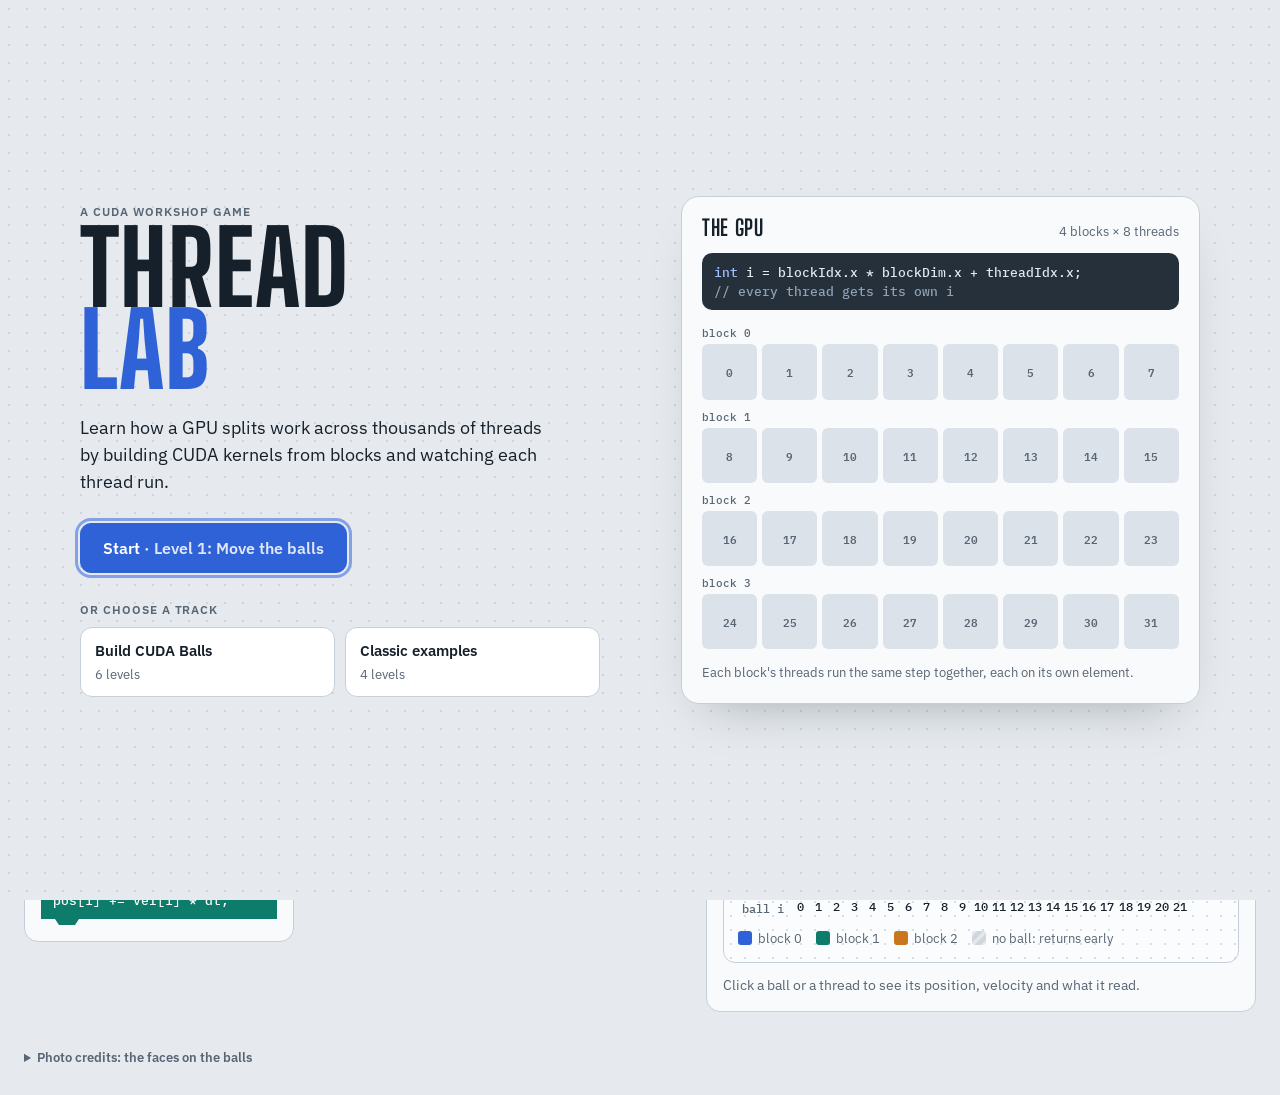
==== commit e1cde518: "Reduce GPU panel control overload Primary Run/Step, Compare with CPU after the first GPU run, Reset " ====
--- a/thread-lab/index.html
+++ b/thread-lab/index.html
@@ -221,9 +221,21 @@
 /* ---------------------------------------------------------------- stage */
 .stage-head { display: flex; flex-wrap: wrap; gap: 10px 16px; align-items: center; justify-content: space-between; margin-bottom: 10px; }
 .stage-head h2 { margin: 0; }
-.controls { display: flex; flex-wrap: wrap; gap: 8px; align-items: center; }
-.controls label { font-size: 13px; color: var(--muted); display: flex; gap: 6px; align-items: center; }
-.controls select { border: 1px solid var(--line); border-radius: 8px; padding: 5px 8px; background: white; }
+.stage-head .controls { flex: 1 1 auto; }
+.controls { display: flex; flex-wrap: wrap; gap: 8px 16px; align-items: center; justify-content: space-between; }
+.controls-main, .controls-side { display: flex; flex-wrap: wrap; gap: 8px; align-items: center; }
+.controls-side { position: relative; margin-left: auto; }
+.btn.quiet { background: transparent; border-color: transparent; color: var(--muted); }
+.btn.quiet:hover, .btn.quiet[aria-expanded="true"] { background: white; border-color: var(--line); color: var(--ink); }
+.settings-menu {
+  position: absolute; right: 0; top: calc(100% + 6px); z-index: 20; width: 260px;
+  display: grid; gap: 12px; padding: 14px; background: white; border: 1px solid var(--line); border-radius: 12px;
+  box-shadow: 0 16px 36px -18px rgba(22, 32, 42, .4);
+}
+.settings-menu[hidden] { display: none; }
+.setting { display: flex; align-items: center; justify-content: space-between; gap: 12px; font-size: 13.5px; }
+.setting select { border: 1px solid var(--line); border-radius: 8px; padding: 5px 8px; background: white; font-size: 13.5px; }
+.setting input[type="checkbox"] { width: 18px; height: 18px; accent-color: var(--accent); margin: 0; }
 .launch {
   background: var(--c-hat); color: #dfe8f3; border-radius: 10px; padding: 9px 12px; font: 500 12.5px/1.45 var(--font-code);
   overflow-x: auto; white-space: pre; margin-bottom: 10px;
@@ -529,14 +541,23 @@
     <div class="stage-head">
       <h2>The GPU</h2>
       <div class="controls">
-        <button class="btn primary" type="button" id="btn-run">Run on GPU</button>
-        <button class="btn" type="button" id="btn-step">Step</button>
-        <button class="btn" type="button" id="btn-cpu">Run CPU loop</button>
-        <button class="btn" type="button" id="btn-reset">Reset</button>
-        <button class="btn" type="button" id="btn-sound" aria-pressed="true" title="Play a sound when a level is solved">Sound on</button>
-        <label for="speed">Speed
-          <select id="speed"><option value="slow">Slow</option><option value="normal" selected>Normal</option><option value="fast">Fast</option></select>
-        </label>
+        <div class="controls-main">
+          <button class="btn primary" type="button" id="btn-run">Run on GPU</button>
+          <button class="btn" type="button" id="btn-step">Step</button>
+          <button class="btn" type="button" id="btn-cpu" hidden>Compare with CPU</button>
+        </div>
+        <div class="controls-side">
+          <button class="btn quiet" type="button" id="btn-reset" hidden>Reset simulation</button>
+          <button class="btn quiet" type="button" id="btn-settings" aria-expanded="false" aria-controls="settings-menu">Settings</button>
+          <div class="settings-menu" id="settings-menu" role="group" aria-label="Settings" hidden>
+            <label class="setting" for="speed"><span>Animation speed</span>
+              <select id="speed"><option value="slow">Slow</option><option value="normal" selected>Normal</option><option value="fast">Fast</option></select>
+            </label>
+            <label class="setting" for="opt-sound"><span>Sound when a level is solved</span>
+              <input type="checkbox" id="opt-sound" checked>
+            </label>
+          </div>
+        </div>
       </div>
     </div>
     <div class="launch" id="launch"></div>
@@ -2416,6 +2437,7 @@
     selected: null,
     selectedBall: null, // a ball clicked on the canvas that no thread moves
     speed: "normal",
+    ranGpu: new Set(), // levels run on the GPU this session
   };
   const lv = () => LEVELS[state.level];
   const prog = () => state.programs[state.level];
@@ -2549,8 +2571,8 @@
       `<ol id="kernel-list" aria-label="${host ? "Host code" : "Kernel statements"}, run top to bottom">${items.join("")}</ol>` +
       (p.length ? "" : `<div class="empty-drop">Drop blocks here</div>`) +
       `<div class="cap">}</div></div></div>` +
-      `<div class="kernel-actions"><button class="btn" type="button" id="btn-clear">${host ? "Clear code" : "Clear kernel"}</button>` +
-      `<button class="btn" type="button" id="btn-restore">${host ? "Restore starting code" : "Restore starting kernel"}</button></div>`;
+      `<div class="kernel-actions"><button class="btn" type="button" id="btn-clear">Remove all blocks</button>` +
+      `<button class="btn" type="button" id="btn-restore">Reset code to starting version</button></div>`;
     markCurrentStatement();
   }
 
@@ -2743,6 +2765,7 @@
     stopTimer();
     runSerial++;
     const L = lv();
+    if (kind === "gpu") state.ranGpu.add(state.level); // reveals Compare with CPU for this level
     if (kind === "cpu" && isSim(L)) { // physics: a note on what one core would do, no animation
       state.run = { kind: "cpunote", data: { frames: [null] }, frame: 0, applied: true };
       renderStage();
@@ -2845,11 +2868,11 @@
     else if (r && r.kind === "gpu" && !atEnd()) run.textContent = "Resume";
     else run.textContent = L.kind === "host" ? "Run" : "Run on GPU";
     const cpu = $("btn-cpu");
-    cpu.textContent = state.playing && r && r.kind === "cpu" ? "Running CPU loop…" : "Run CPU loop";
-    cpu.disabled = L.kind === "host";
-    cpu.title = L.kind === "host" ? "This level is CPU code already" : "";
+    cpu.textContent = state.playing && r && r.kind === "cpu" ? "Running CPU loop…" : "Compare with CPU";
+    // Comparison only makes sense once there is a GPU run to compare with; the host level is CPU code already.
+    cpu.hidden = L.kind === "host" || !(state.ranGpu.has(state.level) || state.done[state.level]);
     $("btn-step").title = isSim(L) ? "Advance one frame (1/60 of a second)" : "Run one block of the kernel";
-    $("btn-reset").disabled = !r;
+    $("btn-reset").hidden = !r;
   }
 
   function renderTicker() {
@@ -3479,9 +3502,7 @@
   let soundOn = true;
   try { soundOn = localStorage.getItem(SOUND_KEY) !== "off"; } catch (e) { /* storage unavailable */ }
   const showSoundButton = () => {
-    const b = $("btn-sound");
-    b.textContent = soundOn ? "Sound on" : "Sound off";
-    b.setAttribute("aria-pressed", String(soundOn));
+    $("opt-sound").checked = soundOn;
   };
   const yippee = new Audio(CELEBRATE.sound);
   yippee.preload = "auto";
@@ -3874,14 +3895,31 @@
     if (state.playing && state.run?.kind === "cpu") return;
     startRun("cpu", false);
   });
-  $("btn-reset").addEventListener("click", resetRun);
-  $("btn-sound").addEventListener("click", () => {
-    soundOn = !soundOn;
+  $("btn-reset").addEventListener("click", () => {
+    resetRun();
+    $("btn-run").focus(); // the reset button hides itself once there is nothing to reset
+  });
+  $("opt-sound").addEventListener("change", (e) => {
+    soundOn = e.target.checked;
     try { localStorage.setItem(SOUND_KEY, soundOn ? "on" : "off"); } catch (e) { /* storage unavailable */ }
-    showSoundButton();
   });
   showSoundButton();
   $("speed").addEventListener("change", (e) => { state.speed = e.target.value; });
+  // Settings menu: a disclosure that closes on Escape or a click outside it.
+  function setSettingsOpen(open, returnFocus) {
+    $("settings-menu").hidden = !open;
+    $("btn-settings").setAttribute("aria-expanded", String(open));
+    if (open) $("speed").focus();
+    else if (returnFocus) $("btn-settings").focus();
+  }
+  $("btn-settings").addEventListener("click", () => setSettingsOpen($("settings-menu").hidden));
+  $("settings-menu").addEventListener("keydown", (e) => { if (e.key === "Escape") { e.preventDefault(); setSettingsOpen(false, true); } });
+  document.addEventListener("pointerdown", (e) => {
+    if (!$("settings-menu").hidden && !e.target.closest(".controls-side")) setSettingsOpen(false);
+  });
+  document.addEventListener("focusin", (e) => {
+    if (!$("settings-menu").hidden && !e.target.closest(".controls-side")) setSettingsOpen(false);
+  });
   $("levels").addEventListener("click", (e) => {
     const tab = e.target.closest("[data-level]");
     if (tab) { if (tab.getAttribute("aria-disabled") !== "true") setLevel(Number(tab.dataset.level)); return; }
@@ -3966,8 +4004,8 @@
       text: () => "Statements run top to bottom. Reorder them with the arrows, pick values from the dropdowns, and drag a block back to Blocks to remove it." },
     { target: "#stage .stage-head", step: "Step 3", title: "Run it",
       text: () => isSim(lv())
-        ? "Run on GPU plays the whole simulation. Step advances one frame at a time so you can follow what happens."
-        : "Run on GPU plays the whole kernel. Step runs one statement at a time so you can follow every thread." },
+        ? `Run on GPU plays the whole simulation. Step advances one frame at a time so you can follow what happens.${lv().kind === "host" ? "" : " After your first run, Compare with CPU shows what one core would do."}`
+        : "Run on GPU plays the whole kernel. Step runs one statement at a time so you can follow every thread. After your first run, Compare with CPU shows how long one core would take." },
     { target: "#viz", step: "Step 4", title: "Inspect the result",
       text: () => "Watch the threads and memory change. Click a thread to see its own variables, then read the verdict below to find out what to fix.", next: "Start building" },
   ];
@@ -3980,6 +4018,9 @@
   tourCard.hidden = true;
   document.body.appendChild(tourCard);
   let tourIndex = -1;
+  // The walkthrough plays only once per browser; finishing or skipping it marks it as seen.
+  const TOUR_KEY = "threadlab-tour-seen";
+  const tourSeen = () => { try { return localStorage.getItem(TOUR_KEY) === "1"; } catch (e) { return false; } };
 
   function clearSpot() {
     document.querySelectorAll(".tour-dim").forEach((n) => n.classList.remove("tour-dim"));
@@ -4032,12 +4073,14 @@
     tourCard.querySelector('[data-tour="next"]').focus({ preventScroll: true });
   }
   function startTour() {
+    if (tourSeen()) return;
     stopTimer();
     backdrop().forEach((n) => { n.inert = true; });
     // let the splash fade and the new level render before measuring positions
     setTimeout(() => showTourStep(0), matchMedia("(prefers-reduced-motion: reduce)").matches ? 0 : 280);
   }
   function endTour() {
+    try { localStorage.setItem(TOUR_KEY, "1"); } catch (e) { /* storage unavailable */ }
     tourIndex = -1;
     clearSpot();
     tourCard.hidden = true;
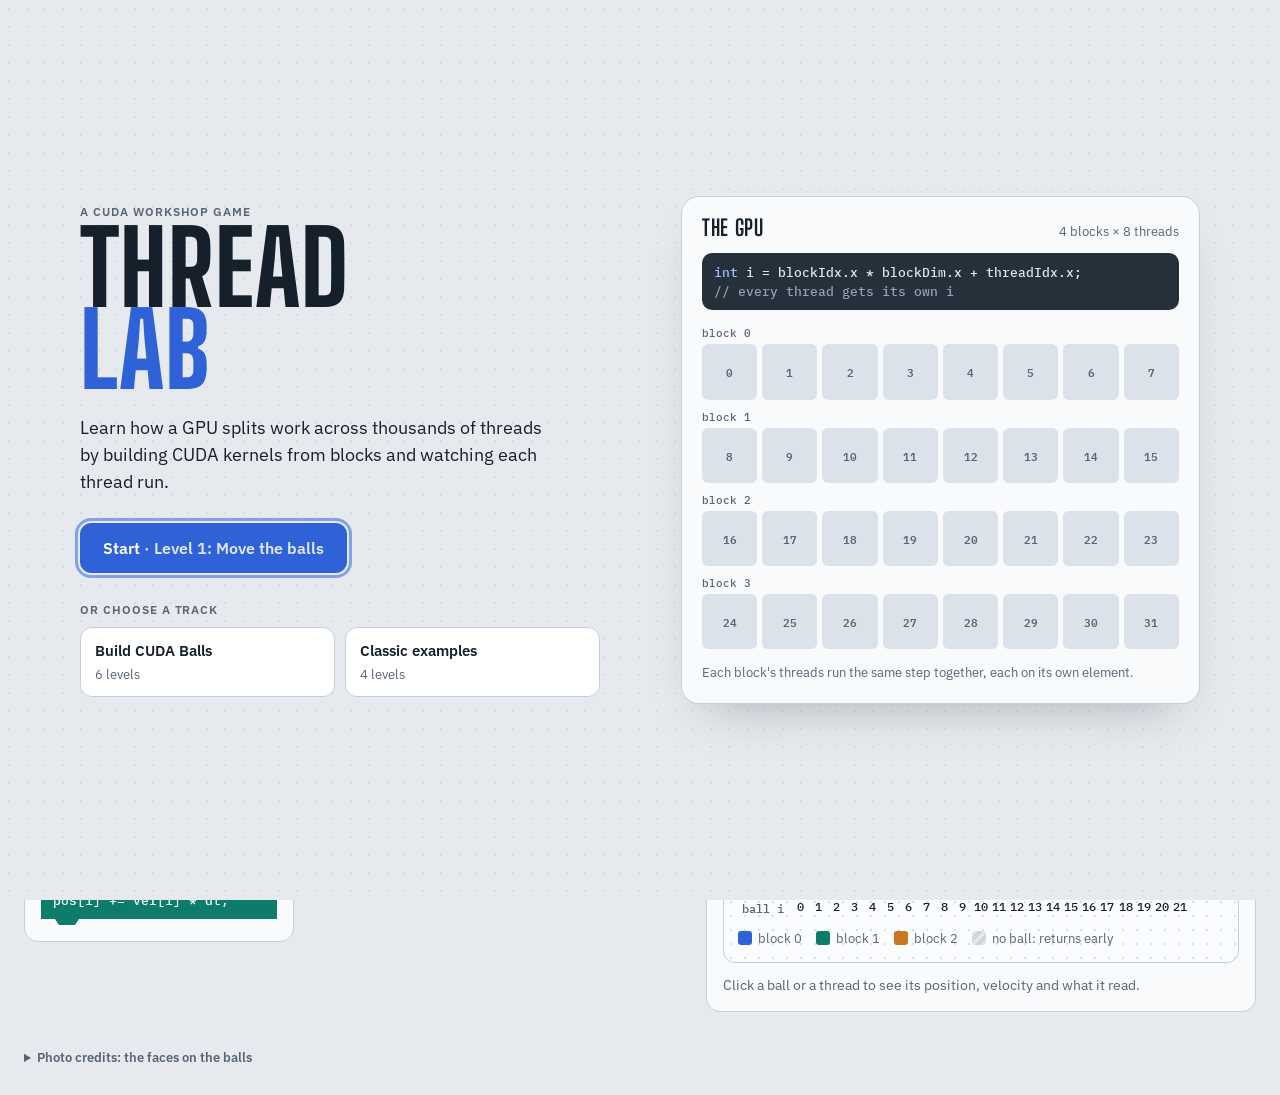
==== commit fbca40ce: "Add dark mode Theme toggle in the header next to Sound; follows the system until chosen, persisted i" ====
--- a/thread-lab/index.html
+++ b/thread-lab/index.html
@@ -7,6 +7,13 @@
 <link rel="preconnect" href="https://fonts.googleapis.com">
 <link rel="preconnect" href="https://fonts.gstatic.com" crossorigin>
 <link href="https://fonts.googleapis.com/css2?family=Big+Shoulders+Display:wght@700;800&family=IBM+Plex+Mono:wght@400;500;600&family=IBM+Plex+Sans:wght@400;500;600&display=swap" rel="stylesheet">
+<script>
+  // Apply the saved theme (or the system preference) before the page paints, so there is no light flash.
+  try {
+    const t = localStorage.getItem("threadlab-theme");
+    document.documentElement.dataset.theme = t === "dark" || t === "light" ? t : (matchMedia("(prefers-color-scheme: dark)").matches ? "dark" : "light");
+  } catch (e) { /* storage unavailable: stay light */ }
+</script>
 <style>
 :root {
   /* Layout: a three-column lab bench. Palette of blocks, the kernel stack you build, the GPU stage that runs it. */
@@ -28,7 +35,56 @@
   --font-display: "Big Shoulders Display", "Arial Narrow", "Roboto Condensed", sans-serif;
   --font-body: "IBM Plex Sans", "Segoe UI", system-ui, sans-serif;
   --font-code: "IBM Plex Mono", ui-monospace, "SFMono-Regular", Menlo, monospace;
+  /* Surfaces and visualization tones that flip with the theme. */
+  --surface: #ffffff;
+  --chip: #dbe2ea;
+  --stripe-a: #e3e7ec;
+  --stripe-b: #cfd6de;
+  --viz-bg: #fbfcfd;
+  --dots: #d7dde4;
+  --faint: #9aa5b1;
+  --cpu-tint: #f3ecdd;
+  --cpu-line: #c8b48a;
+  --cpu-ink: #6d4c12;
+  --cpu-ring: #9a6b1d;
+  --canvas-bg: #e4e9ee;
+  --canvas-box: #ffffff;
+  --canvas-grid: #e9edf1;
+  --canvas-wall: #25303b;
+  --canvas-tool: #4b5563;
+  --pie-room: #fbf8f2;
+  --pie-floor: #e9dfcf;
   color-scheme: light;
+}
+:root[data-theme="dark"] {
+  --bench: #0f141a;
+  --panel: #161d25;
+  --surface: #1e2731;
+  --ink: #e4eaf0;
+  --muted: #98a6b5;
+  --line: #313d4a;
+  --accent: #4a7bea;
+  --c-hat: #0a0f14;
+  --good: #3bb26c;
+  --bad: #ee6060;
+  --chip: #2a3441;
+  --stripe-a: #252f3a;
+  --stripe-b: #34404d;
+  --viz-bg: #121920;
+  --dots: #27313c;
+  --faint: #5f6d7c;
+  --cpu-tint: #2d2618;
+  --cpu-line: #6e5c36;
+  --cpu-ink: #e6cd96;
+  --cpu-ring: #d9a441;
+  --canvas-bg: #0d1217;
+  --canvas-box: #182029;
+  --canvas-grid: #222c37;
+  --canvas-wall: #a9b5c2;
+  --canvas-tool: #9aa6b4;
+  --pie-room: #1c1a17;
+  --pie-floor: #2d2820;
+  color-scheme: dark;
 }
 
 * { box-sizing: border-box; }
@@ -41,10 +97,11 @@
 }
 button, select { font: inherit; color: inherit; }
 code, .mono { font-family: var(--font-code); }
-:focus-visible { outline: 3px solid color-mix(in srgb, var(--accent) 60%, white); outline-offset: 2px; }
+:focus-visible { outline: 3px solid color-mix(in srgb, var(--accent) 60%, var(--surface)); outline-offset: 2px; }
 
 /* ---------------------------------------------------------------- header */
 .topbar {
+  position: relative;
   display: flex; flex-wrap: nowrap; align-items: flex-start; justify-content: flex-start;
   gap: 12px 32px; padding: 18px 24px 14px;
   border-bottom: 1px solid var(--line);
@@ -64,15 +121,15 @@
   .wordmark span { display: block; }
 }
 .levels { display: grid; gap: 8px; justify-items: start; flex: 1 1 0; min-width: 0; }
-.tracks { display: flex; flex-wrap: wrap; gap: 0; border: 1px solid var(--line); border-radius: 10px; overflow: hidden; background: white; }
+.tracks { display: flex; flex-wrap: wrap; gap: 0; border: 1px solid var(--line); border-radius: 10px; overflow: hidden; background: var(--surface); }
 .track {
   border: 0; background: none; padding: 5px 14px; cursor: pointer; font-weight: 600; font-size: 13px;
   display: flex; gap: 8px; align-items: baseline;
 }
 .track + .track { border-left: 1px solid var(--line); }
 .track span { font-weight: 400; font-size: 12px; color: var(--muted); }
-.track[aria-pressed="true"] { background: var(--ink); color: white; }
-.track[aria-pressed="true"] span { color: #c9d3de; }
+.track[aria-pressed="true"] { background: var(--ink); color: var(--panel); }
+.track[aria-pressed="true"] span { color: color-mix(in srgb, var(--panel) 75%, var(--ink)); }
 /* Keep every track's level tabs on one row beside the logo; tabs shrink (and their text wraps) before the row breaks. */
 .tabs { display: flex; gap: 8px; flex-wrap: nowrap; max-width: 100%; }
 .tabs .level-tab { flex: 0 1 auto; }
@@ -85,7 +142,7 @@
 .level-tab {
   display: grid; grid-template-columns: auto auto; align-items: center; column-gap: 8px;
   padding: 6px 12px 6px 8px; border: 1px solid var(--line); border-radius: 10px;
-  background: white; cursor: pointer; text-align: left;
+  background: var(--surface); cursor: pointer; text-align: left;
 }
 .level-tab .num {
   grid-row: span 2; font-family: var(--font-display); font-weight: 800; font-size: 28px; line-height: 1;
@@ -97,7 +154,7 @@
 .level-tab[aria-selected="true"] .num { color: var(--accent); }
 .level-tab.done .state { color: var(--good); font-weight: 600; }
 .level-tab.locked { background: var(--bench); border-color: color-mix(in srgb, var(--line) 70%, transparent); cursor: not-allowed; }
-.level-tab.locked .num, .level-tab.locked .name, .level-tab.locked .state { color: #9aa5b1; }
+.level-tab.locked .num, .level-tab.locked .name, .level-tab.locked .state { color: var(--faint); }
 
 /* ---------------------------------------------------------------- layout */
 .lab {
@@ -148,7 +205,7 @@
   clip-path: polygon(0 6px, 14px 6px, 18px 0, 34px 0, 38px 6px, 100% 6px, 100% calc(100% - 6px), 38px calc(100% - 6px), 34px 100%, 18px 100%, 14px calc(100% - 6px), 0 calc(100% - 6px));
   user-select: none; -webkit-user-select: none; touch-action: none; cursor: grab;
 }
-.block.cat-control { --c: var(--c-control); --fg: var(--ink); }
+.block.cat-control { --c: var(--c-control); --fg: #16202a; }
 .block.cat-memory { --c: var(--c-memory); }
 .block.cat-sync { --c: var(--c-sync); }
 .block.cat-physics { --c: var(--c-physics); }
@@ -157,10 +214,10 @@
 .slot {
   appearance: none; -webkit-appearance: none; border: 0; border-radius: 999px;
   background: rgba(255, 255, 255, .93) url("data:image/svg+xml,%3Csvg xmlns='http://www.w3.org/2000/svg' width='10' height='6'%3E%3Cpath d='M0 0l5 6 5-6z' fill='%2316202a'/%3E%3C/svg%3E") no-repeat right 7px center;
-  color: var(--ink); padding: 1px 22px 1px 9px; font: 500 12.5px/1.6 var(--font-code); cursor: pointer;
+  color: #16202a; padding: 1px 22px 1px 9px; font: 500 12.5px/1.6 var(--font-code); cursor: pointer;
 }
 span.slot { display: inline-block; cursor: grab; }
-.slot.mirror { background: rgba(255, 255, 255, .93); padding: 1px 9px; border-radius: 999px; color: var(--ink); }
+.slot.mirror { background: rgba(255, 255, 255, .93); padding: 1px 9px; border-radius: 999px; color: #16202a; }
 .palette-group { margin: 12px 0 4px; font-size: 12px; font-weight: 600; letter-spacing: .06em; text-transform: uppercase; color: var(--muted); display: flex; align-items: center; gap: 6px; }
 .palette-group::before { content: ""; width: 10px; height: 10px; border-radius: 3px; background: var(--dot); }
 .palette-list { display: grid; gap: 8px; }
@@ -211,7 +268,7 @@
 
 /* ---------------------------------------------------------------- buttons */
 .btn {
-  border: 1px solid var(--line); background: white; border-radius: 9px; padding: 7px 14px; cursor: pointer; font-weight: 600; font-size: 14px;
+  border: 1px solid var(--line); background: var(--surface); border-radius: 9px; padding: 7px 14px; cursor: pointer; font-weight: 600; font-size: 14px;
 }
 .btn:hover { border-color: var(--ink); }
 .btn.primary { background: var(--accent); border-color: var(--accent); color: white; }
@@ -226,16 +283,25 @@
 .controls-main, .controls-side { display: flex; flex-wrap: wrap; gap: 8px; align-items: center; }
 .controls-side { position: relative; margin-left: auto; }
 .btn.quiet { background: transparent; border-color: transparent; color: var(--muted); }
-.btn.quiet:hover, .btn.quiet[aria-expanded="true"] { background: white; border-color: var(--line); color: var(--ink); }
-.settings-menu {
-  position: absolute; right: 0; top: calc(100% + 6px); z-index: 20; width: 260px;
-  display: grid; gap: 12px; padding: 14px; background: white; border: 1px solid var(--line); border-radius: 12px;
-  box-shadow: 0 16px 36px -18px rgba(22, 32, 42, .4);
-}
-.settings-menu[hidden] { display: none; }
-.setting { display: flex; align-items: center; justify-content: space-between; gap: 12px; font-size: 13.5px; }
-.setting select { border: 1px solid var(--line); border-radius: 8px; padding: 5px 8px; background: white; font-size: 13.5px; }
-.setting input[type="checkbox"] { width: 18px; height: 18px; accent-color: var(--accent); margin: 0; }
+.btn.quiet:hover { background: var(--surface); border-color: var(--line); color: var(--ink); }
+.speed-control { display: flex; align-items: center; gap: 6px; font-size: 13px; color: var(--muted); }
+.speed-control select { border: 1px solid var(--line); border-radius: 8px; padding: 6px 8px; background: var(--surface); color: var(--ink); font-size: 13.5px; }
+/* Sound toggle pinned to the header's top-right corner. */
+.header-tools { position: absolute; top: 18px; right: 24px; display: flex; gap: 8px; }
+.sound-toggle, .theme-toggle {
+  display: inline-flex; align-items: center; gap: 8px; padding: 6px 12px; font-size: 13px;
+}
+.sound-toggle svg { flex: none; }
+.sound-toggle[aria-pressed="true"] .spk-off, .sound-toggle[aria-pressed="false"] .spk-on { display: none; }
+.sound-toggle[aria-pressed="false"] { color: var(--muted); }
+.theme-toggle svg { flex: none; }
+:root[data-theme="dark"] .theme-toggle .moon, :root:not([data-theme="dark"]) .theme-toggle .sun { display: none; }
+@media (max-width: 700px) { .header-tools { top: 14px; right: 16px; } }
+/* Small phones: icon only; the label stays available to screen readers. */
+@media (max-width: 480px) {
+  .sound-toggle, .theme-toggle { padding: 7px 9px; }
+  .sound-toggle .label, .theme-toggle .label { position: absolute; width: 1px; height: 1px; overflow: hidden; clip: rect(0 0 0 0); white-space: nowrap; }
+}
 .launch {
   background: var(--c-hat); color: #dfe8f3; border-radius: 10px; padding: 9px 12px; font: 500 12.5px/1.45 var(--font-code);
   overflow-x: auto; white-space: pre; margin-bottom: 10px;
@@ -243,20 +309,20 @@
 .launch .cm { color: #8fa3b8; }
 .ticker {
   display: flex; flex-wrap: wrap; gap: 6px 14px; align-items: baseline; justify-content: space-between;
-  border: 1px solid var(--line); border-radius: 10px; background: white; padding: 8px 12px; margin-bottom: 12px; min-height: 42px;
+  border: 1px solid var(--line); border-radius: 10px; background: var(--surface); padding: 8px 12px; margin-bottom: 12px; min-height: 42px;
 }
 .ticker .now { font: 500 13px/1.4 var(--font-code); }
 .ticker .now b { font-family: var(--font-body); }
 .counters { display: flex; gap: 6px; flex-wrap: wrap; }
 .counter { font-size: 12.5px; padding: 2px 9px; border-radius: 999px; background: var(--bench); white-space: nowrap; font-variant-numeric: tabular-nums; }
 .counter b { font-weight: 600; }
-.counter.gpu { background: color-mix(in srgb, var(--accent) 14%, white); }
-.counter.cpu { background: #ece7dc; }
+.counter.gpu { background: color-mix(in srgb, var(--accent) 14%, var(--surface)); }
+.counter.cpu { background: var(--cpu-tint); }
 
 .viz {
   border: 1px solid var(--line); border-radius: 12px; padding: 14px; overflow-x: auto;
-  background-color: #fbfcfd;
-  background-image: radial-gradient(circle, #d7dde4 1px, transparent 1.2px);
+  background-color: var(--viz-bg);
+  background-image: radial-gradient(circle, var(--dots) 1px, transparent 1.2px);
   background-size: 14px 14px;
 }
 .viz-title { font-size: 12px; font-weight: 600; letter-spacing: .06em; text-transform: uppercase; color: var(--muted); margin: 0 0 6px; }
@@ -265,16 +331,16 @@
 .lane .rowlbl { font: 500 11.5px var(--font-code); color: var(--muted); text-align: right; padding-right: 6px; white-space: nowrap; }
 .blockbox {
   border: 1.5px solid var(--line); border-radius: 7px; padding: 2px 6px; font: 500 11px var(--font-code); color: var(--muted);
-  background: white; text-align: center; white-space: nowrap; overflow: hidden; text-overflow: ellipsis;
+  background: var(--surface); text-align: center; white-space: nowrap; overflow: hidden; text-overflow: ellipsis;
 }
 .chip {
   aspect-ratio: 1; min-height: 18px; min-width: 0; border: 0; border-radius: 5px; padding: 0; cursor: pointer;
-  background: #dbe2ea; color: var(--muted); font: 600 11px var(--font-code); display: grid; place-items: center;
+  background: var(--chip); color: var(--muted); font: 600 11px var(--font-code); display: grid; place-items: center;
   transition: background-color .25s, box-shadow .25s, color .25s;
 }
 .chip.active { background: var(--accent); color: white; box-shadow: 0 0 0 3px color-mix(in srgb, var(--accent) 28%, transparent); }
-.chip.waiting { background: color-mix(in srgb, var(--c-sync) 22%, white); color: var(--c-sync); }
-.chip.returned { background: repeating-linear-gradient(135deg, #e3e7ec 0 4px, #cfd6de 4px 8px); color: #8994a1; }
+.chip.waiting { background: color-mix(in srgb, var(--c-sync) 22%, var(--surface)); color: var(--c-sync); }
+.chip.returned { background: repeating-linear-gradient(135deg, var(--stripe-a) 0 4px, var(--stripe-b) 4px 8px); color: var(--muted); }
 .chip.fault { background: var(--bad); color: white; }
 .chip.lost { box-shadow: inset 0 0 0 2px var(--bad); }
 .chip.kept { box-shadow: inset 0 0 0 2px var(--good); }
@@ -284,20 +350,20 @@
 .idx { font: 500 10.5px var(--font-code); text-align: center; color: var(--muted); }
 .idx.ghost { color: var(--bad); opacity: .7; }
 .cell {
-  min-height: 24px; border: 1px solid var(--line); border-radius: 4px; background: white; display: grid; place-items: center;
+  min-height: 24px; border: 1px solid var(--line); border-radius: 4px; background: var(--surface); display: grid; place-items: center;
   font: 500 12px var(--font-code); font-variant-numeric: tabular-nums; transition: background-color .3s, box-shadow .3s;
 }
 .cell.ghost { background: transparent; border-style: dashed; color: transparent; }
 .cell.read { box-shadow: inset 0 0 0 2px var(--accent); }
-.cell.write { background: color-mix(in srgb, var(--c-memory) 22%, white); border-color: var(--c-memory); }
-.cell.stale { box-shadow: inset 0 0 0 2px var(--bad); background: color-mix(in srgb, var(--bad) 10%, white); }
+.cell.write { background: color-mix(in srgb, var(--c-memory) 22%, var(--surface)); border-color: var(--c-memory); }
+.cell.stale { box-shadow: inset 0 0 0 2px var(--bad); background: color-mix(in srgb, var(--bad) 10%, var(--surface)); }
 .cell.pending { border: 1.5px dashed var(--c-sync); }
-.cell.fault { background: color-mix(in srgb, var(--bad) 18%, white); border: 1.5px dashed var(--bad); color: var(--bad); }
-.cell.cpu { box-shadow: inset 0 0 0 2px #9a6b1d; }
-.cell.empty { color: #a7b1bc; }
+.cell.fault { background: color-mix(in srgb, var(--bad) 18%, var(--surface)); border: 1.5px dashed var(--bad); color: var(--bad); }
+.cell.cpu { box-shadow: inset 0 0 0 2px var(--cpu-ring); }
+.cell.empty { color: var(--faint); }
 .cell.mine { box-shadow: inset 0 0 0 2px var(--ink); }
 .registers { display: flex; flex-wrap: wrap; gap: 12px; margin-top: 14px; align-items: stretch; }
-.register { border: 1px solid var(--line); background: white; border-radius: 10px; padding: 8px 14px; min-width: 150px; }
+.register { border: 1px solid var(--line); background: var(--surface); border-radius: 10px; padding: 8px 14px; min-width: 150px; }
 .register .lbl { font: 500 12px var(--font-code); color: var(--muted); }
 .register .big { font-family: var(--font-display); font-weight: 800; font-size: 40px; line-height: 1; font-variant-numeric: tabular-nums; }
 .register.good .big { color: var(--good); }
@@ -307,39 +373,39 @@
 .legend span { display: inline-flex; align-items: center; gap: 6px; }
 .legend i { width: 14px; height: 14px; border-radius: 3px; display: inline-block; }
 .cpu-core {
-  display: inline-flex; gap: 8px; align-items: center; border: 1px solid #c8b48a; background: #f6efe0; color: #6d4c12;
+  display: inline-flex; gap: 8px; align-items: center; border: 1px solid var(--cpu-line); background: var(--cpu-tint); color: var(--cpu-ink);
   border-radius: 999px; padding: 3px 12px; font-size: 13px; font-weight: 600; margin-bottom: 10px;
 }
 .cpu-core code { font-weight: 500; }
 
 /* image level */
 .images { display: flex; flex-wrap: wrap; gap: 18px 24px; align-items: flex-start; }
-.pixgrid { display: grid; grid-template-columns: repeat(var(--w), var(--px)); gap: 0; border: 1px solid var(--line); background: white; width: max-content; }
+.pixgrid { display: grid; grid-template-columns: repeat(var(--w), var(--px)); gap: 0; border: 1px solid var(--line); background: var(--surface); width: max-content; }
 .pix { appearance: none; -webkit-appearance: none; display: block; margin: 0; font-size: 0; background: none; width: var(--px); height: var(--px); border-right: 1px solid rgba(255, 255, 255, .5); border-bottom: 1px solid rgba(255, 255, 255, .5); cursor: pointer; padding: 0; border-top: 0; border-left: 0; }
 .pix.bx { border-right: 2px solid var(--ink); }
 .pix.by { border-bottom: 2px solid var(--ink); }
-.pix.ghost { background: repeating-linear-gradient(135deg, #eef1f4 0 3px, #dce2e8 3px 6px); }
-.pix.unset { background: #f1f4f7; }
+.pix.ghost { background: repeating-linear-gradient(135deg, var(--stripe-a) 0 3px, var(--stripe-b) 3px 6px); }
+.pix.unset { background: var(--chip); }
 .pix.active { box-shadow: inset 0 0 0 2px var(--accent); }
-.pix.returned { background: repeating-linear-gradient(135deg, #e3e7ec 0 3px, #c7cfd8 3px 6px); }
+.pix.returned { background: repeating-linear-gradient(135deg, var(--stripe-a) 0 3px, var(--stripe-b) 3px 6px); }
 .pix.fault { background: var(--bad) !important; }
 .pix.write { box-shadow: inset 0 0 0 2px var(--c-memory); }
-.pix.cpu { box-shadow: inset 0 0 0 2px #9a6b1d; }
+.pix.cpu { box-shadow: inset 0 0 0 2px var(--cpu-ring); }
 .pix.selected { outline: 2px solid var(--accent); outline-offset: -1px; position: relative; z-index: 1; }
 .imgcap { font-size: 12.5px; color: var(--muted); margin-top: 6px; max-width: 34ch; }
 
 /* ---------------------------------------------------------------- verdict + inspector */
-.verdict { margin-top: 12px; border-radius: 12px; padding: 12px 14px; border: 1px solid var(--line); background: white; display: none; }
+.verdict { margin-top: 12px; border-radius: 12px; padding: 12px 14px; border: 1px solid var(--line); background: var(--surface); display: none; }
 .verdict.show { display: block; }
-.verdict.ok { border-color: var(--good); background: color-mix(in srgb, var(--good) 8%, white); }
-.verdict.bad { border-color: var(--bad); background: color-mix(in srgb, var(--bad) 6%, white); }
+.verdict.ok { border-color: var(--good); background: color-mix(in srgb, var(--good) 8%, var(--surface)); }
+.verdict.bad { border-color: var(--bad); background: color-mix(in srgb, var(--bad) 6%, var(--surface)); }
 .verdict h3 { margin: 0 0 4px; font-size: 17px; }
 .verdict.ok h3 { color: var(--good); }
 .verdict.bad h3 { color: var(--bad); }
 .verdict p { margin: 0; max-width: 75ch; }
 .verdict .btn { margin-top: 10px; }
 .inspector { margin-top: 12px; font-size: 13.5px; color: var(--muted); }
-.inspector .card { border: 1px solid var(--line); background: white; border-radius: 10px; padding: 10px 12px; color: var(--ink); }
+.inspector .card { border: 1px solid var(--line); background: var(--surface); border-radius: 10px; padding: 10px 12px; color: var(--ink); }
 .inspector h4 { margin: 0 0 4px; font-size: 14px; }
 .inspector .vars { font: 500 12.5px var(--font-code); margin: 0 0 6px; }
 .inspector ol { margin: 0; padding-left: 30px; font: 12.5px/1.6 var(--font-code); max-height: 160px; overflow: auto; }
@@ -354,23 +420,23 @@
 .block.loop-mark {
   --c: var(--c-hat); cursor: default; padding-right: 12px !important; font-weight: 500; color: #dfe8f3;
 }
-.phys-canvas { display: block; width: 100%; aspect-ratio: 13 / 9.2; border-radius: 10px; border: 1px solid var(--line); cursor: pointer; background: #e4e9ee; }
-.chip.ball { background: color-mix(in srgb, var(--bc) 85%, white); color: white; }
+.phys-canvas { display: block; width: 100%; aspect-ratio: 13 / 9.2; border-radius: 10px; border: 1px solid var(--line); cursor: pointer; background: var(--canvas-bg); }
+.chip.ball { background: color-mix(in srgb, var(--bc) 85%, var(--surface)); color: white; }
 .ival.hit { color: var(--good); font-weight: 600; }
 .mem-grid { display: grid; grid-template-columns: minmax(0, 1.6fr) minmax(0, 1fr) minmax(0, 1fr); gap: 10px 14px; margin-top: 12px; }
 @media (max-width: 560px) { .mem-grid { grid-template-columns: minmax(0, 1fr); } }
 .mem-box {
-  display: flex; flex-wrap: wrap; align-items: baseline; gap: 2px 8px; border: 1px solid var(--line); background: white;
+  display: flex; flex-wrap: wrap; align-items: baseline; gap: 2px 8px; border: 1px solid var(--line); background: var(--surface);
   border-radius: 8px; padding: 6px 10px; margin-bottom: 6px; font: 500 12.5px/1.4 var(--font-code);
 }
-.mem-box.bad { border-color: var(--bad); background: color-mix(in srgb, var(--bad) 8%, white); }
+.mem-box.bad { border-color: var(--bad); background: color-mix(in srgb, var(--bad) 8%, var(--surface)); }
 .mem-name { color: var(--muted); }
 .mem-val { font-weight: 600; font-variant-numeric: tabular-nums; }
 .mem-box.bad .mem-val { color: var(--bad); }
 .ptr { margin-left: auto; color: var(--accent); font-weight: 600; }
 .rates { display: flex; flex-wrap: wrap; gap: 6px; margin-top: 8px; }
 .rate { font-size: 12.5px; padding: 3px 10px; border-radius: 999px; background: var(--bench); font-variant-numeric: tabular-nums; }
-.rate.good { background: color-mix(in srgb, var(--good) 15%, white); color: var(--good); }
+.rate.good { background: color-mix(in srgb, var(--good) 15%, var(--surface)); color: var(--good); }
 .timeline { display: flex; flex-wrap: wrap; gap: 3px; }
 .timeline .op {
   width: 18px; height: 22px; border-radius: 4px; background: var(--oc); color: white;
@@ -380,22 +446,22 @@
 .nowrap { white-space: nowrap; }
 
 /* ---------------------------------------------------------------- energy chart */
-.echart { background: white; border: 1px solid var(--line); border-radius: 10px; padding: 10px 12px 8px; margin: 12px 0 10px; color: var(--ink); }
+.echart { background: var(--surface); border: 1px solid var(--line); border-radius: 10px; padding: 10px 12px 8px; margin: 12px 0 10px; color: var(--ink); }
 .echart h4 { margin: 0; font-size: 14px; }
 .echart .sub { margin: 2px 0 6px; color: var(--muted); font-size: 13px; }
 .echart .keys { display: flex; flex-wrap: wrap; gap: 4px 16px; font-size: 12.5px; margin-bottom: 4px; }
 .echart .keys i, .echart .tip i { display: inline-block; width: 14px; height: 2px; border-radius: 1px; vertical-align: middle; margin-right: 6px; }
 .echart-plot { position: relative; border-radius: 6px; }
 .echart svg { display: block; width: 100%; height: auto; overflow: visible; }
-.echart .grid { stroke: #e6eaee; stroke-width: 1; }
+.echart .grid { stroke: var(--bench); stroke-width: 1; }
 .echart .tick { fill: var(--muted); font: 11px var(--font-body); font-variant-numeric: tabular-nums; }
 .echart .ln { fill: none; stroke-width: 2; stroke-linejoin: round; stroke-linecap: round; }
-.echart .dot { stroke: white; stroke-width: 2; }
+.echart .dot { stroke: var(--surface); stroke-width: 2; }
 .echart .endlbl { fill: var(--muted); font: 12px var(--font-body); }
 .echart .endlbl .v { fill: var(--ink); font-weight: 600; }
 .echart .xh { stroke: var(--muted); stroke-width: 1; }
 .echart .tip {
-  position: absolute; top: 4px; pointer-events: none; background: white; border: 1px solid var(--line); border-radius: 8px;
+  position: absolute; top: 4px; pointer-events: none; background: var(--surface); border: 1px solid var(--line); border-radius: 8px;
   padding: 6px 10px; font-size: 12px; line-height: 1.5; white-space: nowrap; box-shadow: 0 4px 14px rgba(22, 32, 42, .1);
 }
 .echart .tip .when { color: var(--muted); }
@@ -437,7 +503,7 @@
   position: fixed; inset: 0; z-index: 60; overflow-y: auto;
   display: grid; place-items: center; padding: 40px 32px;
   background-color: var(--bench);
-  background-image: radial-gradient(circle, #cbd3dc 1px, transparent 1.3px);
+  background-image: radial-gradient(circle, var(--dots) 1px, transparent 1.3px);
   background-size: 18px 18px;
   transition: opacity .25s ease;
 }
@@ -459,7 +525,7 @@
 .splash-tracks { display: grid; grid-template-columns: repeat(2, minmax(0, 1fr)); gap: 10px; max-width: 520px; }
 .splash-track {
   display: grid; gap: 2px; text-align: left; cursor: pointer;
-  border: 1px solid var(--line); border-radius: 12px; background: white; padding: 12px 14px;
+  border: 1px solid var(--line); border-radius: 12px; background: var(--surface); padding: 12px 14px;
 }
 .splash-track:hover { border-color: var(--ink); }
 .splash-track strong { font-weight: 600; font-size: 15px; }
@@ -479,14 +545,14 @@
 .splash-chips { display: grid; grid-template-columns: repeat(8, minmax(0, 1fr)); gap: 5px; }
 .splash-chip {
   aspect-ratio: 1; border-radius: 6px; display: grid; place-items: center;
-  background: #dbe2ea; color: var(--muted); font: 600 11px var(--font-code);
+  background: var(--chip); color: var(--muted); font: 600 11px var(--font-code);
   animation: splash-run 3.2s ease-in-out infinite; animation-delay: calc(var(--b) * .35s);
 }
 @keyframes splash-run {
-  0%, 6% { background: #dbe2ea; color: var(--muted); box-shadow: none; }
+  0%, 6% { background: var(--chip); color: var(--muted); box-shadow: none; }
   12%, 32% { background: var(--accent); color: white; box-shadow: 0 0 0 3px color-mix(in srgb, var(--accent) 28%, transparent); }
-  42%, 88% { background: color-mix(in srgb, var(--good) 18%, white); color: var(--good); box-shadow: none; }
-  100% { background: #dbe2ea; color: var(--muted); }
+  42%, 88% { background: color-mix(in srgb, var(--good) 18%, var(--surface)); color: var(--good); box-shadow: none; }
+  100% { background: var(--chip); color: var(--muted); }
 }
 .splash-caption { font-size: 13px; color: var(--muted); margin: 14px 0 0; }
 @media (max-width: 880px) {
@@ -504,7 +570,7 @@
 .tour-focus { outline: 3px solid var(--accent); outline-offset: 5px; border-radius: 14px; transition: outline-offset .2s ease; }
 .tour-card {
   position: fixed; z-index: 55; width: min(340px, calc(100vw - 32px));
-  background: white; border: 1px solid var(--line); border-radius: 16px; padding: 18px 18px 16px;
+  background: var(--surface); border: 1px solid var(--line); border-radius: 16px; padding: 18px 18px 16px;
   box-shadow: 0 24px 56px -20px rgba(22, 32, 42, .45);
 }
 .tour-card[hidden] { display: none; }
@@ -532,6 +598,17 @@
     <button type="button" class="wordmark" id="btn-home" title="Open the start screen">Thread <span>Lab</span></button>
   </div>
   <nav class="levels" id="levels" aria-label="Tracks and levels"></nav>
+  <div class="header-tools">
+  <button class="btn theme-toggle" type="button" id="btn-theme" aria-pressed="false" title="Switch between light and dark colors">
+    <svg class="moon" viewBox="0 0 20 20" width="16" height="16" aria-hidden="true"><path d="M15.5 12.6A6.5 6.5 0 0 1 7.4 4.5a6.5 6.5 0 1 0 8.1 8.1z" fill="currentColor"/></svg>
+    <svg class="sun" viewBox="0 0 20 20" width="16" height="16" aria-hidden="true"><circle cx="10" cy="10" r="3.6" fill="currentColor"/><path d="M10 1.8v2.2M10 16v2.2M1.8 10H4M16 10h2.2M4.2 4.2l1.6 1.6M14.2 14.2l1.6 1.6M4.2 15.8l1.6-1.6M14.2 5.8l1.6-1.6" stroke="currentColor" stroke-width="1.7" stroke-linecap="round"/></svg>
+    <span class="label">Dark mode</span>
+  </button>
+  <button class="btn sound-toggle" type="button" id="btn-sound" aria-pressed="true" title="Play a sound when a level is solved">
+    <svg viewBox="0 0 20 20" width="16" height="16" aria-hidden="true"><path d="M3 7.5h3l4.5-3.5v12L6 12.5H3z" fill="currentColor"/><path class="spk-on" d="M13.2 7.3a3.8 3.8 0 0 1 0 5.4M15.6 4.9a7.2 7.2 0 0 1 0 10.2" fill="none" stroke="currentColor" stroke-width="1.7" stroke-linecap="round"/><path class="spk-off" d="M13.5 7.5l4.5 5M18 7.5l-4.5 5" fill="none" stroke="currentColor" stroke-width="1.7" stroke-linecap="round"/></svg>
+    <span class="label">Sound on</span>
+  </button>
+  </div>
 </header>
 <main class="lab">
   <section class="panel mission" id="mission"></section>
@@ -548,15 +625,9 @@
         </div>
         <div class="controls-side">
           <button class="btn quiet" type="button" id="btn-reset" hidden>Reset simulation</button>
-          <button class="btn quiet" type="button" id="btn-settings" aria-expanded="false" aria-controls="settings-menu">Settings</button>
-          <div class="settings-menu" id="settings-menu" role="group" aria-label="Settings" hidden>
-            <label class="setting" for="speed"><span>Animation speed</span>
-              <select id="speed"><option value="slow">Slow</option><option value="normal" selected>Normal</option><option value="fast">Fast</option></select>
-            </label>
-            <label class="setting" for="opt-sound"><span>Sound when a level is solved</span>
-              <input type="checkbox" id="opt-sound" checked>
-            </label>
-          </div>
+          <label class="speed-control" for="speed">Speed
+            <select id="speed"><option value="slow">Slow</option><option value="normal" selected>Normal</option><option value="fast">Fast</option></select>
+          </label>
         </div>
       </div>
     </div>
@@ -2974,12 +3045,12 @@
   }
   const LEG_CHIPS = [
     ["background:var(--accent)", "running this step"],
-    ["background:repeating-linear-gradient(135deg,#e3e7ec 0 4px,#cfd6de 4px 8px)", "returned early"],
+    ["background:repeating-linear-gradient(135deg,var(--stripe-a) 0 4px,var(--stripe-b) 4px 8px)", "returned early"],
     ["background:var(--bad)", "crashed"],
   ];
   const LEG_CELLS = [
-    ["box-shadow:inset 0 0 0 2px var(--accent);background:white", "read"],
-    ["background:color-mix(in srgb, var(--c-memory) 22%, white);border:1px solid var(--c-memory)", "written"],
+    ["box-shadow:inset 0 0 0 2px var(--accent);background:var(--surface)", "read"],
+    ["background:color-mix(in srgb, var(--c-memory) 22%, var(--surface));border:1px solid var(--c-memory)", "written"],
   ];
 
   function renderViz() {
@@ -3060,9 +3131,9 @@
       `<div><p class="viz-title">Threads over the output out[y][x]</p><div class="pixgrid" style="--w:${W};--px:20px">${grid}</div>` +
       `<p class="imgcap">${W} × ${H} threads in ${L.grid.x} × ${L.grid.y} blocks (thick lines). Hatched threads have no pixel. Click one to inspect it.</p></div>` +
       `</div>` + legend([
-        ["box-shadow:inset 0 0 0 2px var(--accent);background:white", "running this step"],
-        ["box-shadow:inset 0 0 0 2px var(--c-memory);background:white", "written this step"],
-        ["background:repeating-linear-gradient(135deg,#e3e7ec 0 3px,#c7cfd8 3px 6px)", "returned early"],
+        ["box-shadow:inset 0 0 0 2px var(--accent);background:var(--surface)", "running this step"],
+        ["box-shadow:inset 0 0 0 2px var(--c-memory);background:var(--surface)", "written this step"],
+        ["background:repeating-linear-gradient(135deg,var(--stripe-a) 0 3px,var(--stripe-b) 3px 6px)", "returned early"],
         ["background:var(--bad)", "crashed"],
       ]);
   }
@@ -3102,11 +3173,11 @@
       sub = `the new value is not visible to other threads yet · expected ${expected}`;
     h += `<div class="registers"><div class="register ${cls}${ix.write.has("total:0") ? " flash" : ""}"><div class="lbl">total (global)</div><div class="big">${total ?? 0}</div><div class="sub">${sub}</div></div></div>`;
     const cellsLegend = [...LEG_CELLS];
-    if (tree || r?.kind === "gpu") cellsLegend.push(["border:1.5px dashed var(--c-sync);background:white", "written, not visible to other threads yet"]);
-    if (tree) cellsLegend.push(["box-shadow:inset 0 0 0 2px var(--bad);background:white", "read an old value"]);
+    if (tree || r?.kind === "gpu") cellsLegend.push(["border:1.5px dashed var(--c-sync);background:var(--surface)", "written, not visible to other threads yet"]);
+    if (tree) cellsLegend.push(["box-shadow:inset 0 0 0 2px var(--bad);background:var(--surface)", "read an old value"]);
     const chipsLegend = [LEG_CHIPS[0]];
-    if (tree) chipsLegend.push(["background:color-mix(in srgb, var(--c-sync) 22%, white)", "waiting at __syncthreads()"]);
-    else chipsLegend.push(["box-shadow:inset 0 0 0 2px var(--bad);background:#dbe2ea", "update lost"], ["box-shadow:inset 0 0 0 2px var(--good);background:#dbe2ea", "update kept"]);
+    if (tree) chipsLegend.push(["background:color-mix(in srgb, var(--c-sync) 22%, var(--surface))", "waiting at __syncthreads()"]);
+    else chipsLegend.push(["box-shadow:inset 0 0 0 2px var(--bad);background:var(--chip)", "update lost"], ["box-shadow:inset 0 0 0 2px var(--good);background:var(--chip)", "update kept"]);
     return h + legend([...chipsLegend, ...cellsLegend]);
   }
 
@@ -3219,6 +3290,15 @@
     return { balls: shown.g ? PH.garbageState(shown.g) : PH.refState(shown.v), garbage: !!shown.g };
   }
 
+  // Canvas colors come from the CSS theme tokens; refreshed whenever the theme changes.
+  const TC = {};
+  function readCanvasTheme() {
+    const cs = getComputedStyle(document.documentElement);
+    const v = (n) => cs.getPropertyValue(n).trim();
+    Object.assign(TC, { bg: v("--canvas-bg"), box: v("--canvas-box"), grid: v("--canvas-grid"), wall: v("--canvas-wall"),
+      muted: v("--muted"), ink: v("--ink"), room: v("--pie-room"), floor: v("--pie-floor"), tool: v("--canvas-tool") });
+  }
+  readCanvasTheme();
   function paintCanvas() {
     const cv = $("phys-canvas");
     if (!cv) return;
@@ -3235,21 +3315,21 @@
     const X = (x) => (x - VIEW.x0) * s, Y = (y) => (VIEW.y1 - y) * s;
     if (L.kind === "sweep") { paintPies(g, w, h, s, X, Y); return; }
     const { halfW, H } = PH.PHYS;
-    g.fillStyle = "#e4e9ee";
+    g.fillStyle = TC.bg;
     g.fillRect(0, 0, w, h);
-    g.fillStyle = "#ffffff";
+    g.fillStyle = TC.box;
     g.fillRect(X(-halfW), Y(H), 2 * halfW * s, H * s);
-    g.strokeStyle = "#e9edf1";
+    g.strokeStyle = TC.grid;
     g.lineWidth = 1;
     for (let x = -halfW + 1; x < halfW; x++) { g.beginPath(); g.moveTo(X(x), Y(0)); g.lineTo(X(x), Y(H)); g.stroke(); }
     for (let y = 1; y < H; y++) { g.beginPath(); g.moveTo(X(-halfW), Y(y)); g.lineTo(X(halfW), Y(y)); g.stroke(); }
-    g.strokeStyle = "#25303b";
+    g.strokeStyle = TC.wall;
     g.lineWidth = 3;
     g.strokeRect(X(-halfW), Y(H), 2 * halfW * s, H * s);
 
     const pic = simPicture(L);
     if (!pic.balls) {
-      g.fillStyle = "#586574";
+      g.fillStyle = TC.muted;
       g.font = `600 15px "IBM Plex Sans", system-ui, sans-serif`;
       g.textAlign = "center";
       g.fillText("Nothing has been drawn yet", w / 2, h / 2);
@@ -3298,7 +3378,7 @@
     if (pic.ghost) {
       g.setLineDash([4, 3]);
       g.lineWidth = 1.5;
-      g.strokeStyle = "#16202a";
+      g.strokeStyle = TC.ink;
       for (let i = 0; i < PH.PHYS.count; i++) {
         g.beginPath();
         g.arc(X(pic.ghost[4 * i]), Y(pic.ghost[4 * i + 1]), PH.RADIUS[i] * s, 0, Math.PI * 2);
@@ -3317,7 +3397,7 @@
     const first = r && L.kind === "physics" ? r.data.firstThreads : null;
     const sel = state.selected !== null ? (first ? first[state.selected].i : state.selected) : state.selectedBall;
     if (L.kind === "physics" && sel !== null && sel !== undefined && sel >= 0 && sel < PH.PHYS.count) {
-      ring(sel, "#16202a", 3);
+      ring(sel, TC.ink, 3);
       const x = X(B[4 * sel]), y = Y(B[4 * sel + 1]);
       const vx = B[4 * sel + 2] * s * 0.12, vy = -B[4 * sel + 3] * s * 0.12; // arrow: 0.12 s of travel
       if (Math.hypot(vx, vy) > 4) {
@@ -3325,7 +3405,7 @@
         g.moveTo(x, y);
         g.lineTo(x + vx, y + vy);
         g.lineWidth = 2.5;
-        g.strokeStyle = "#16202a";
+        g.strokeStyle = TC.ink;
         g.stroke();
         const a = Math.atan2(vy, vx);
         g.beginPath();
@@ -3333,7 +3413,7 @@
         g.lineTo(x + vx - 8 * Math.cos(a - 0.45), y + vy - 8 * Math.sin(a - 0.45));
         g.lineTo(x + vx - 8 * Math.cos(a + 0.45), y + vy - 8 * Math.sin(a + 0.45));
         g.closePath();
-        g.fillStyle = "#16202a";
+        g.fillStyle = TC.ink;
         g.fill();
       }
     }
@@ -3391,9 +3471,9 @@
       return `<span class="ival${i !== undefined && i >= PH.PHYS.count ? " bad" : ""}">${i ?? ""}</span>`;
     }));
     const items = BLOCK_COLORS.map((c, b) => [`background:${c}`, `block ${b}`]);
-    items.push(["background:repeating-linear-gradient(135deg,#e3e7ec 0 4px,#cfd6de 4px 8px)", "no ball: returns early"]);
+    items.push(["background:repeating-linear-gradient(135deg,var(--stripe-a) 0 4px,var(--stripe-b) 4px 8px)", "no ball: returns early"]);
     if (r && r.data.faults.length) items.push(["background:var(--bad)", "crashed"]);
-    if (r && r.data.verdict.ghost) items.push(["border:1.5px dashed var(--ink);border-radius:50%;background:white", "same kernel, blocks run in reverse order"]);
+    if (r && r.data.verdict.ghost) items.push(["border:1.5px dashed var(--ink);border-radius:50%;background:var(--surface)", "same kernel, blocks run in reverse order"]);
     return h + legend(items);
   }
 
@@ -3502,7 +3582,9 @@
   let soundOn = true;
   try { soundOn = localStorage.getItem(SOUND_KEY) !== "off"; } catch (e) { /* storage unavailable */ }
   const showSoundButton = () => {
-    $("opt-sound").checked = soundOn;
+    const b = $("btn-sound");
+    b.querySelector(".label").textContent = soundOn ? "Sound on" : "Sound off";
+    b.setAttribute("aria-pressed", String(soundOn));
   };
   const yippee = new Audio(CELEBRATE.sound);
   yippee.preload = "auto";
@@ -3611,25 +3693,25 @@
     const face = r ? r.data.throws.filter((t) => t.hit && t.hitStep <= step) : [];
     const done = r && atEnd() && !state.playing;
     // the room: a wall, a floor and a banner
-    g.fillStyle = "#e4e9ee"; g.fillRect(0, 0, w, h);
-    g.fillStyle = "#fbf8f2"; g.fillRect(X(-halfW), Y(H), 2 * halfW * s, H * s);
-    g.fillStyle = "#e9dfcf"; g.fillRect(X(-halfW), Y(0.55), 2 * halfW * s, 0.55 * s);
-    g.fillStyle = "#25303b";
+    g.fillStyle = TC.bg; g.fillRect(0, 0, w, h);
+    g.fillStyle = TC.room; g.fillRect(X(-halfW), Y(H), 2 * halfW * s, H * s);
+    g.fillStyle = TC.floor; g.fillRect(X(-halfW), Y(0.55), 2 * halfW * s, 0.55 * s);
+    g.fillStyle = TC.wall;
     g.font = `800 ${Math.round(s * 0.42)}px "Big Shoulders Display", "Arial Narrow", sans-serif`;
     g.textAlign = "center"; g.textBaseline = "middle";
     g.fillText("CHARITY PIE DAY", X(0), Y(7.3));
     g.font = `500 ${Math.round(s * 0.2)}px "IBM Plex Sans", system-ui, sans-serif`;
-    g.fillStyle = "#586574";
+    g.fillStyle = TC.muted;
     g.fillText("one thread per throw · find the gentlest that lands", X(0), Y(6.85));
-    g.strokeStyle = "#25303b"; g.lineWidth = 3;
+    g.strokeStyle = TC.wall; g.lineWidth = 3;
     g.strokeRect(X(-halfW), Y(H), 2 * halfW * s, H * s);
 
     // the launcher: a tripod with a spoon arm at the hand position
-    g.strokeStyle = "#4b5563"; g.lineWidth = Math.max(2, s * 0.07); g.lineCap = "round";
+    g.strokeStyle = TC.tool; g.lineWidth = Math.max(2, s * 0.07); g.lineCap = "round";
     const hx = P.hand.x, hy = P.hand.y;
     for (const dx of [-0.45, 0.45]) { g.beginPath(); g.moveTo(X(hx - 0.2), Y(hy - 0.35)); g.lineTo(X(hx - 0.2 + dx), Y(0.02)); g.stroke(); }
     g.beginPath(); g.moveTo(X(hx - 0.2), Y(hy - 0.35)); g.lineTo(X(hx + 0.05), Y(hy - 0.05)); g.stroke();
-    g.fillStyle = "#4b5563"; g.beginPath(); g.arc(X(hx - 0.2), Y(hy - 0.35), s * 0.09, 0, Math.PI * 2); g.fill();
+    g.fillStyle = TC.tool; g.beginPath(); g.arc(X(hx - 0.2), Y(hy - 0.35), s * 0.09, 0, Math.PI * 2); g.fill();
 
     // the professor: the photo, scaled so his face is at the head position and his feet on the floor
     const hd = P.head, k = (hd.y - 0.02) / (PROF_PHOTO.h - PROF_PHOTO.faceY), hr = PROF_PHOTO.headR * k;
@@ -3672,7 +3754,7 @@
       if (landed) g.ellipse(x, y - rad * 0.2, rad * 1.1, rad * 0.35, 0, 0, Math.PI * 2);
       else g.arc(x, y - rad * 0.15, rad * 0.65, 0, Math.PI * 2);
       g.fill();
-      if (k === sel) { g.strokeStyle = "#16202a"; g.lineWidth = 2; g.beginPath(); g.arc(x, y, rad + 4, 0, Math.PI * 2); g.stroke(); }
+      if (k === sel) { g.strokeStyle = TC.ink; g.lineWidth = 2; g.beginPath(); g.arc(x, y, rad + 4, 0, Math.PI * 2); g.stroke(); }
     }
     if (face.length) {
       // cream over the face, a few drips, and the tin on top
@@ -3688,12 +3770,12 @@
       g.beginPath(); g.ellipse(X(hd.x - 0.1 * hr), Y(hd.y + 0.15 * hr), s * hr * 0.85, s * hr * 0.34, -0.3, 0, Math.PI * 2); g.fill();
       g.fillStyle = PIE_CRUST;
       g.beginPath(); g.ellipse(X(hd.x - 0.1 * hr), Y(hd.y + 0.15 * hr), s * hr * 0.62, s * hr * 0.2, -0.3, 0, Math.PI * 2); g.fill();
-      g.fillStyle = "#16202a";
+      g.fillStyle = TC.ink;
       g.font = `800 ${Math.round(s * 0.36)}px "Big Shoulders Display", "Arial Narrow", sans-serif`;
       g.fillText(face.length > 1 ? `SPLAT ×${face.length}` : "SPLAT", X(hd.x - 1.3), Y(hd.y + 0.85));
     }
     if (best !== null) {
-      g.fillStyle = "#16202a";
+      g.fillStyle = TC.ink;
       g.font = `600 ${Math.round(s * 0.2)}px "IBM Plex Sans", system-ui, sans-serif`;
       g.textAlign = "right";
       g.fillText(`gentlest: throw ${best} · ${r.data.throws[best].speed.toFixed(2)} m/s`, X(P.jacket.x0 - 0.3), Y(0.9));
@@ -3748,7 +3830,7 @@
         return `<span class="ival${th && th.hit ? " hit" : ""}">${th ? (th.hit ? "hit" : "–") : ""}</span>`;
       }));
     const items = BLOCK_COLORS.map((c, b) => [`background:${c}`, `block ${b}`]);
-    items.push(["background:repeating-linear-gradient(135deg,#e3e7ec 0 4px,#cfd6de 4px 8px)", "no throw: returns early"]);
+    items.push(["background:repeating-linear-gradient(135deg,var(--stripe-a) 0 4px,var(--stripe-b) 4px 8px)", "no throw: returns early"]);
     return h + legend(items);
   }
   function pieTicker(r) {
@@ -3899,27 +3981,36 @@
     resetRun();
     $("btn-run").focus(); // the reset button hides itself once there is nothing to reset
   });
-  $("opt-sound").addEventListener("change", (e) => {
-    soundOn = e.target.checked;
+  $("btn-sound").addEventListener("click", () => {
+    soundOn = !soundOn;
     try { localStorage.setItem(SOUND_KEY, soundOn ? "on" : "off"); } catch (e) { /* storage unavailable */ }
+    showSoundButton();
   });
   showSoundButton();
+  // Theme: follows the system until the learner picks one with the header toggle.
+  const THEME_KEY = "threadlab-theme";
+  const showThemeButton = () => {
+    const dark = document.documentElement.dataset.theme === "dark";
+    $("btn-theme").setAttribute("aria-pressed", String(dark));
+  };
+  const applyTheme = (theme) => {
+    document.documentElement.dataset.theme = theme;
+    showThemeButton();
+    readCanvasTheme();
+    paintCanvas();
+  };
+  $("btn-theme").addEventListener("click", () => {
+    const next = document.documentElement.dataset.theme === "dark" ? "light" : "dark";
+    try { localStorage.setItem(THEME_KEY, next); } catch (e) { /* storage unavailable */ }
+    applyTheme(next);
+  });
+  matchMedia("(prefers-color-scheme: dark)").addEventListener?.("change", (e) => {
+    let saved = null;
+    try { saved = localStorage.getItem(THEME_KEY); } catch (e2) { /* storage unavailable */ }
+    if (saved !== "dark" && saved !== "light") applyTheme(e.matches ? "dark" : "light");
+  });
+  showThemeButton();
   $("speed").addEventListener("change", (e) => { state.speed = e.target.value; });
-  // Settings menu: a disclosure that closes on Escape or a click outside it.
-  function setSettingsOpen(open, returnFocus) {
-    $("settings-menu").hidden = !open;
-    $("btn-settings").setAttribute("aria-expanded", String(open));
-    if (open) $("speed").focus();
-    else if (returnFocus) $("btn-settings").focus();
-  }
-  $("btn-settings").addEventListener("click", () => setSettingsOpen($("settings-menu").hidden));
-  $("settings-menu").addEventListener("keydown", (e) => { if (e.key === "Escape") { e.preventDefault(); setSettingsOpen(false, true); } });
-  document.addEventListener("pointerdown", (e) => {
-    if (!$("settings-menu").hidden && !e.target.closest(".controls-side")) setSettingsOpen(false);
-  });
-  document.addEventListener("focusin", (e) => {
-    if (!$("settings-menu").hidden && !e.target.closest(".controls-side")) setSettingsOpen(false);
-  });
   $("levels").addEventListener("click", (e) => {
     const tab = e.target.closest("[data-level]");
     if (tab) { if (tab.getAttribute("aria-disabled") !== "true") setLevel(Number(tab.dataset.level)); return; }
